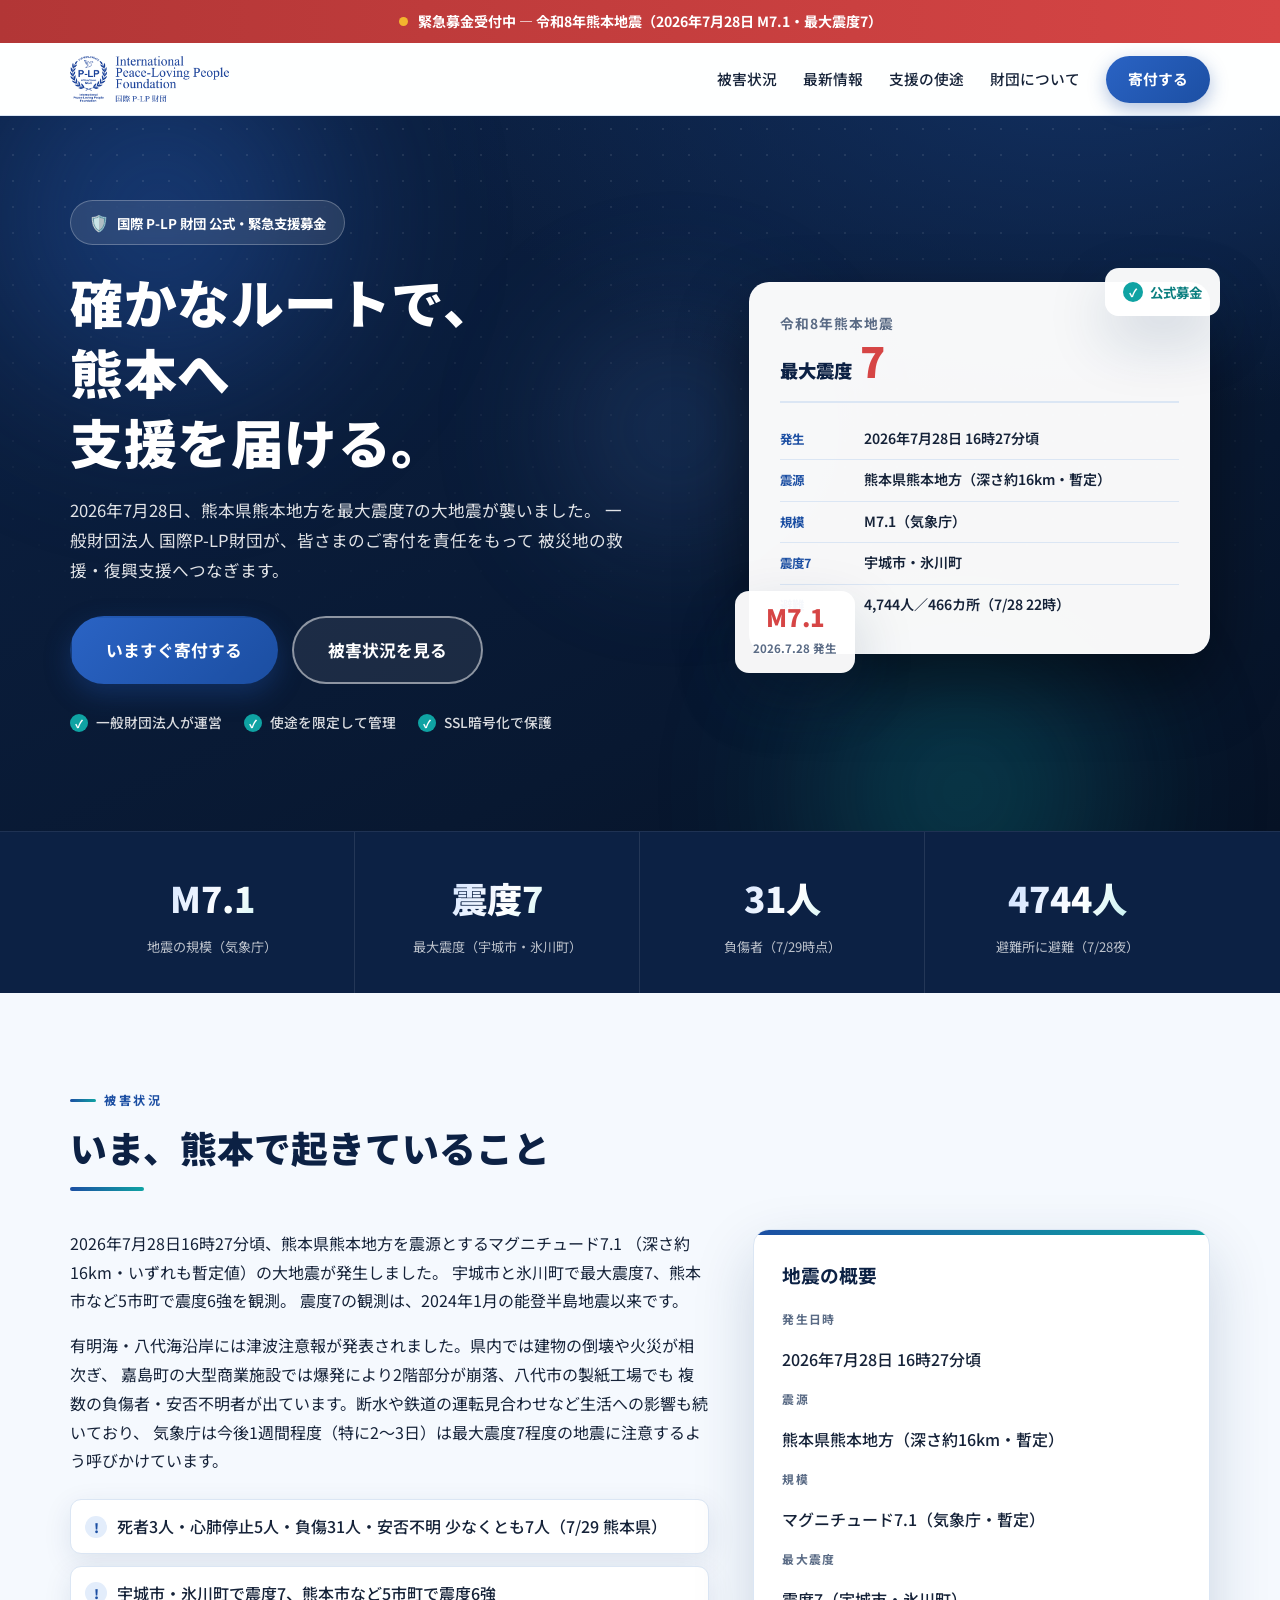
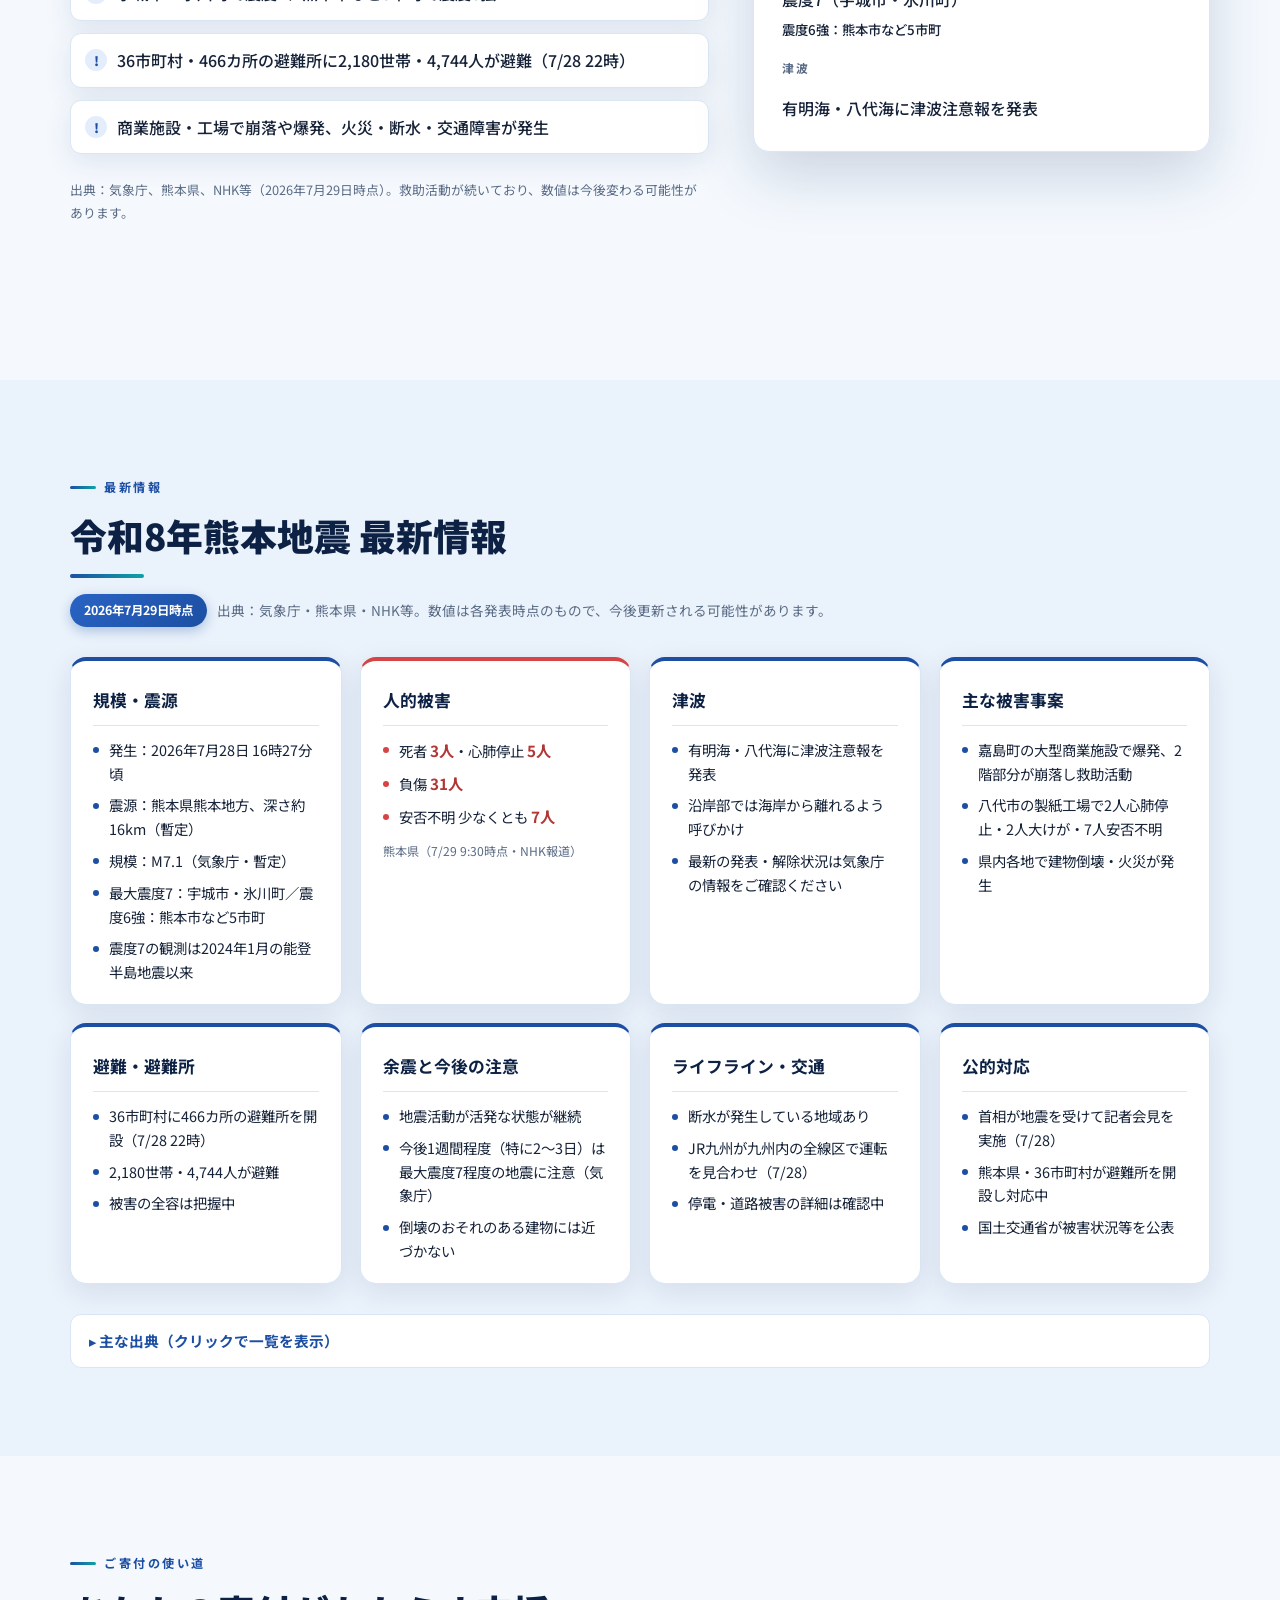
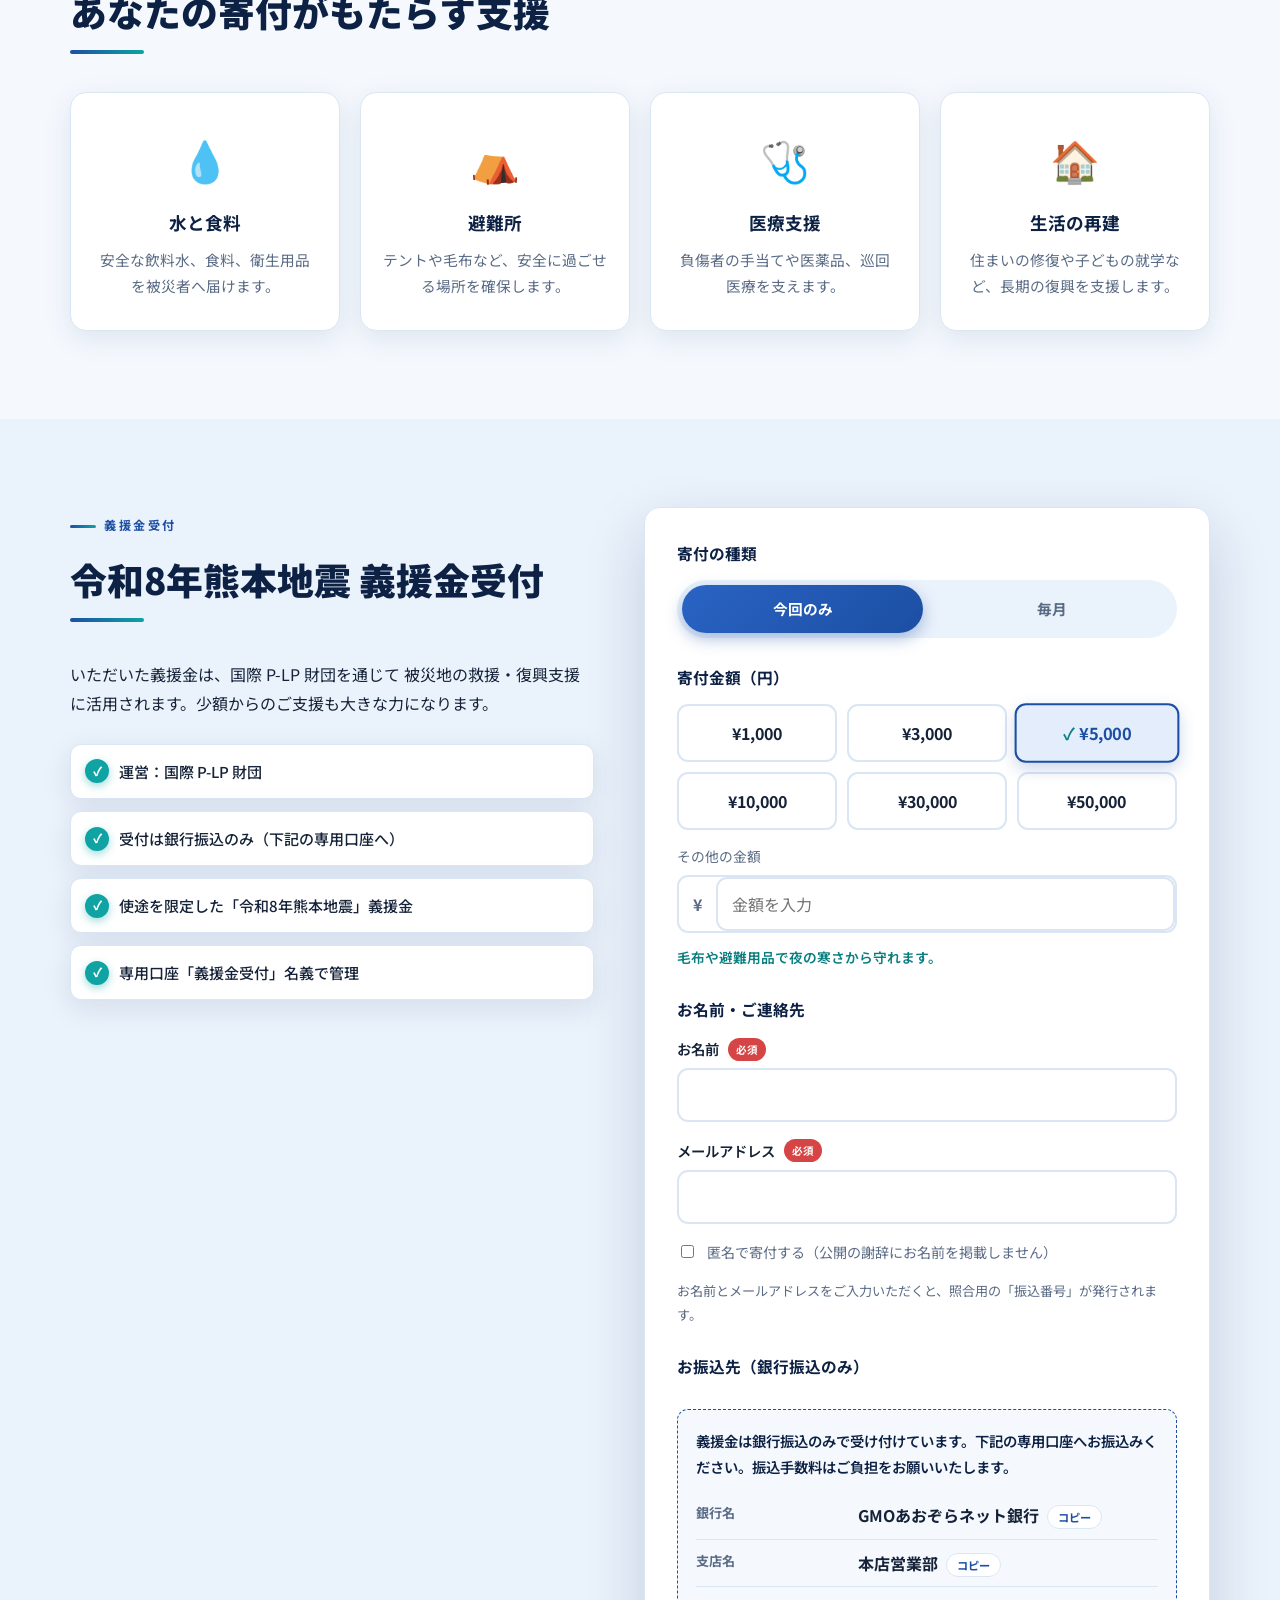
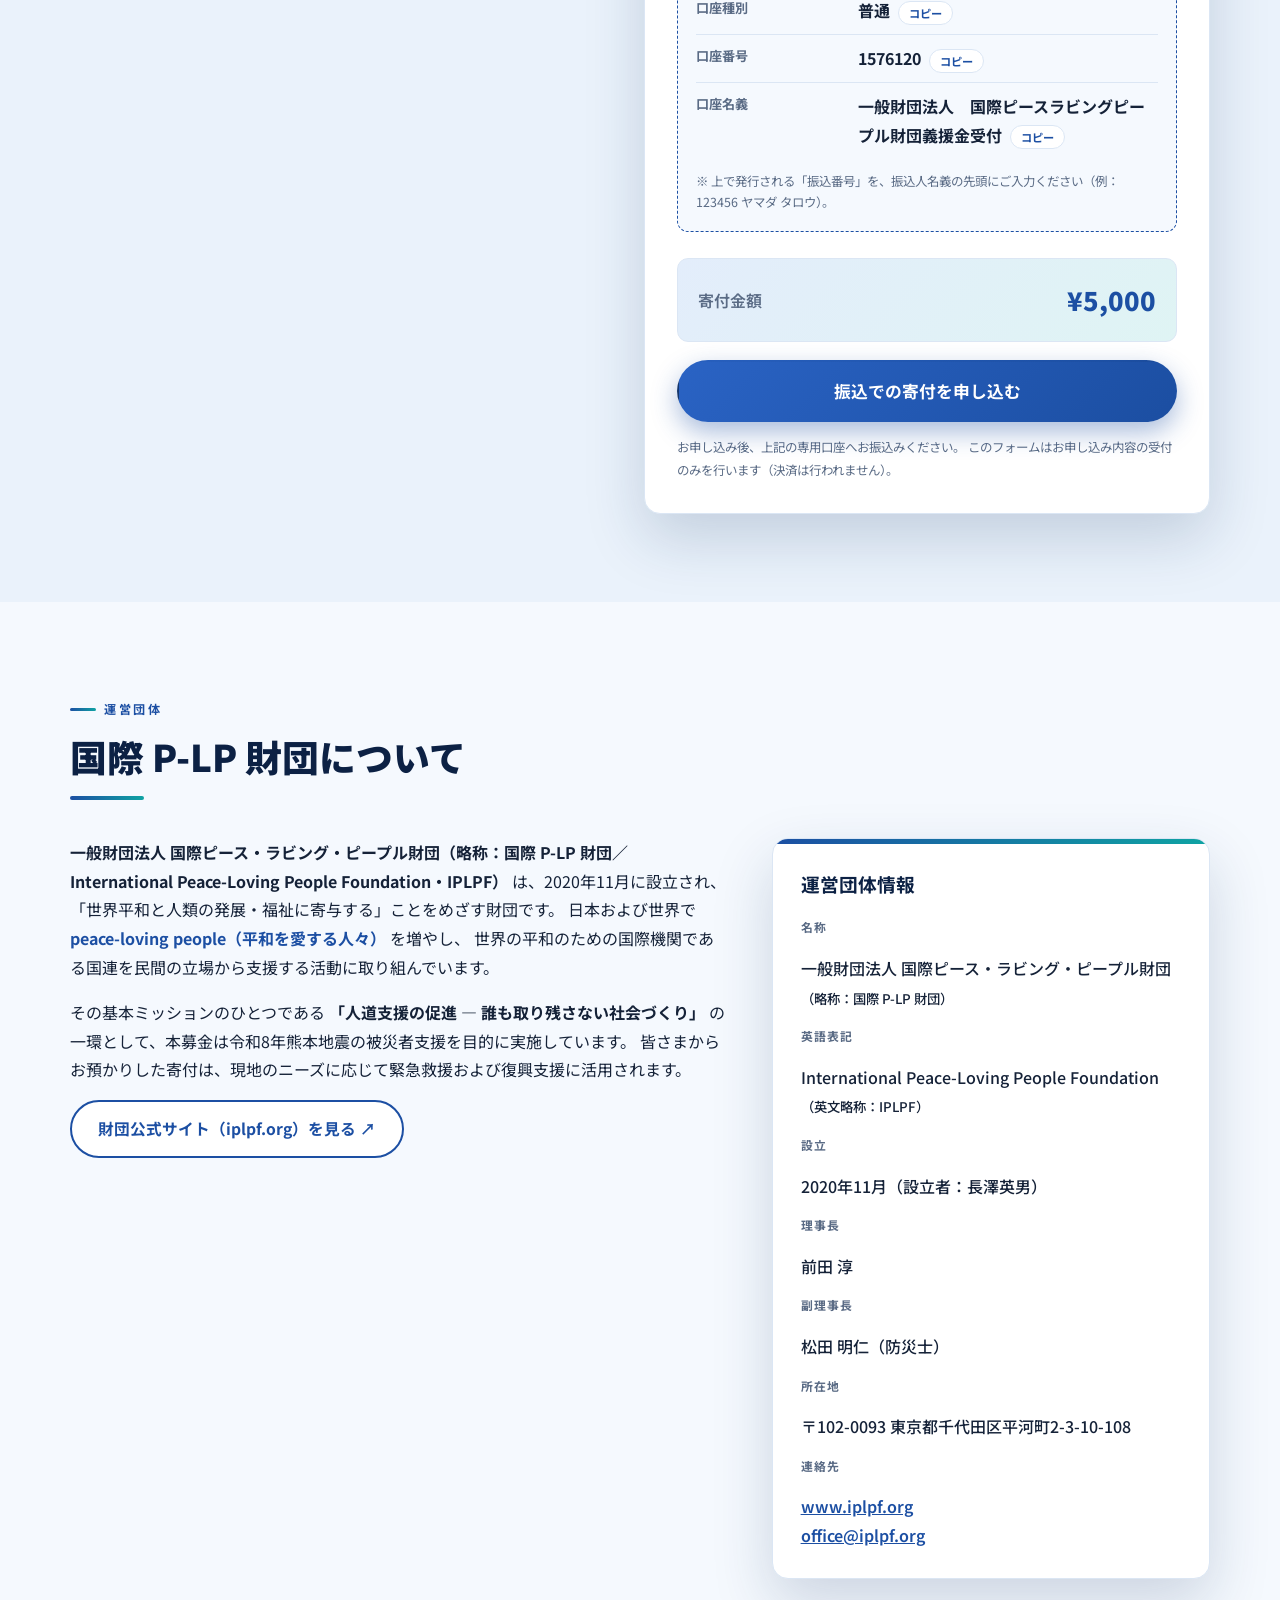
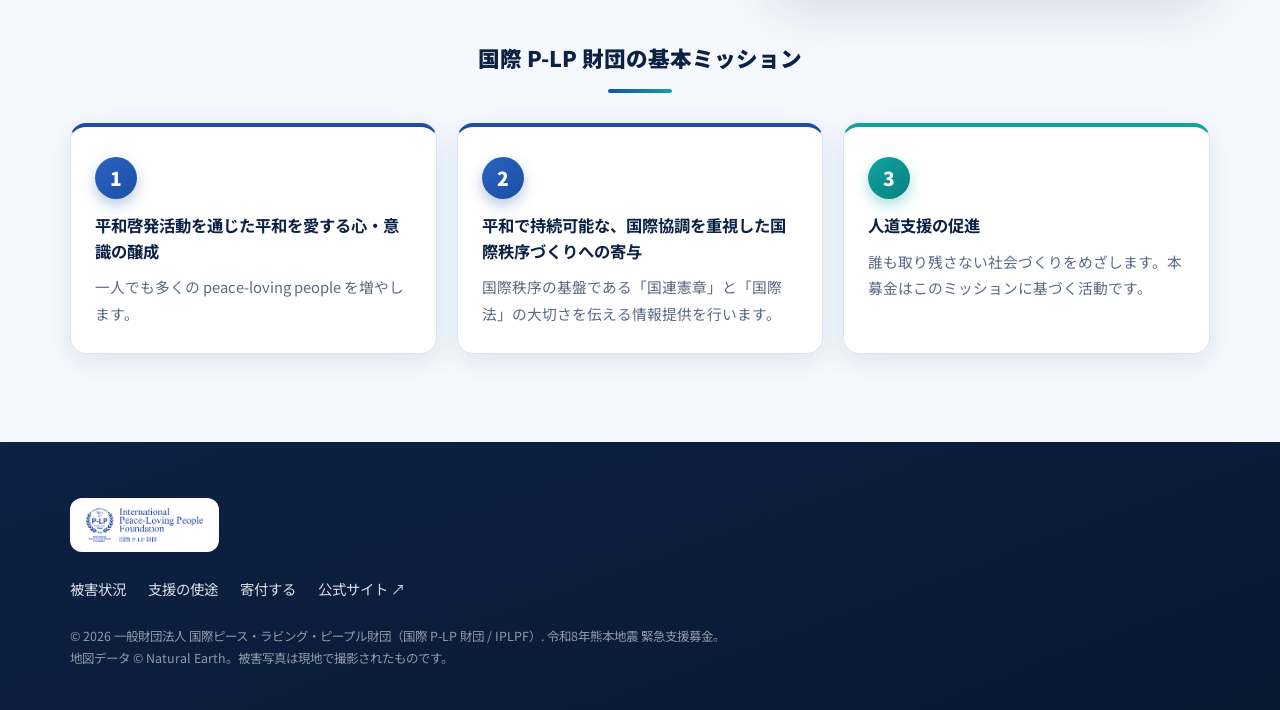
==== index.html @ b5fbee94 "運営団体情報に副理事長 松田明仁（防災士）を追加 理事長 前田淳の下に副理事長の項目を追加（財団紹介カード・README）。  https://claude.ai/code/session_01JUs" ====
<!DOCTYPE html>
<html lang="ja">
<head>
  <meta charset="UTF-8" />
  <meta name="viewport" content="width=device-width, initial-scale=1.0" />
  <title>令和8年熊本地震 緊急支援募金 | 国際 P-LP 財団</title>
  <meta name="description" content="2026年7月28日に熊本県熊本地方で発生したマグニチュード7.1・最大震度7の地震。被災された方々への緊急人道支援にご協力ください。国際 P-LP 財団が運営する公式募金サイトです。" />

  <!-- Open Graph -->
  <meta property="og:title" content="令和8年熊本地震 緊急支援募金" />
  <meta property="og:description" content="令和8年熊本地震の被災者支援にご協力ください。運営：国際 P-LP 財団" />
  <meta property="og:image" content="assets/images/logo.png" />
  <meta property="og:type" content="website" />
  <meta property="og:locale" content="ja_JP" />

  <link rel="preconnect" href="https://fonts.googleapis.com" />
  <link rel="preconnect" href="https://fonts.gstatic.com" crossorigin />
  <link href="https://fonts.googleapis.com/css2?family=Noto+Sans+JP:wght@400;500;700;900&display=swap" rel="stylesheet" />
  <link rel="stylesheet" href="css/style.css" />
</head>
<body>
  <!-- 緊急速報バー -->
  <div class="alert-bar" role="alert">
    <span class="alert-dot" aria-hidden="true"></span>
    緊急募金受付中 ― 令和8年熊本地震（2026年7月28日 M7.1・最大震度7）
  </div>

  <!-- ヘッダー -->
  <header class="site-header">
    <div class="container header-inner">
      <a class="brand" href="#top">
        <img class="brand-logo" src="assets/images/logo.png" alt="国際 P-LP 財団 International Peace-Loving People Foundation" />
      </a>
      <nav class="site-nav" aria-label="メインナビゲーション">
        <a href="#situation">被害状況</a>
        <a href="#latest">最新情報</a>
        <a href="#use">支援の使途</a>
        <a href="#about">財団について</a>
        <a class="nav-cta" href="#donate">寄付する</a>
      </nav>
    </div>
  </header>

  <!-- ヒーロー -->
  <section class="hero" id="top">
    <div class="hero-bg" aria-hidden="true">
      <span class="aurora aurora-1"></span>
      <span class="aurora aurora-2"></span>
      <span class="aurora aurora-3"></span>
      <span class="hero-grid"></span>
    </div>
    <div class="container hero-inner">
      <div class="hero-content">
        <p class="hero-eyebrow"><span class="shield" aria-hidden="true">🛡️</span> 国際 P-LP 財団 公式・緊急支援募金</p>
        <h1><span class="line">確かなルートで、</span><br /><span class="line">熊本へ</span><br /><span class="line">支援を届ける。</span></h1>
        <p class="hero-lead">
          2026年7月28日、熊本県熊本地方を最大震度7の大地震が襲いました。
          一般財団法人 国際P-LP財団が、皆さまのご寄付を責任をもって
          被災地の救援・復興支援へつなぎます。
        </p>
        <div class="hero-actions">
          <a class="btn btn-primary btn-lg" href="#donate">いますぐ寄付する</a>
          <a class="btn btn-ghost btn-lg" href="#situation">被害状況を見る</a>
        </div>
        <ul class="hero-trust" role="list">
          <li>一般財団法人が運営</li>
          <li>使途を限定して管理</li>
          <li>SSL暗号化で保護</li>
        </ul>
      </div>
      <div class="hero-figure">
        <div class="hero-photo hero-panel">
          <p class="hero-panel-title">令和8年熊本地震</p>
          <p class="hero-panel-big">最大震度 <span>7</span></p>
          <dl class="hero-panel-list">
            <div><dt>発生</dt><dd>2026年7月28日 16時27分頃</dd></div>
            <div><dt>震源</dt><dd>熊本県熊本地方（深さ約16km・暫定）</dd></div>
            <div><dt>規模</dt><dd>M7.1（気象庁）</dd></div>
            <div><dt>震度7</dt><dd>宇城市・氷川町</dd></div>
            <div><dt>避難</dt><dd>4,744人／466カ所（7/28 22時）</dd></div>
          </dl>
        </div>
        <div class="hero-chip hero-chip-quake">
          <span class="hero-chip-num">M7.1</span>
          <small>2026.7.28 発生</small>
        </div>
        <div class="hero-chip hero-chip-verified">
          <span class="check" aria-hidden="true">✓</span> 公式募金
        </div>
      </div>
    </div>
  </section>

  <!-- 統計 -->
  <section class="stats">
    <div class="container stats-grid">
      <div class="stat">
        <span class="stat-num">M7.1</span>
        <span class="stat-label">地震の規模（気象庁）</span>
      </div>
      <div class="stat">
        <span class="stat-num">震度7</span>
        <span class="stat-label">最大震度（宇城市・氷川町）</span>
      </div>
      <div class="stat">
        <span class="stat-num">31人</span>
        <span class="stat-label">負傷者（7/29時点）</span>
      </div>
      <div class="stat">
        <span class="stat-num">4744人</span>
        <span class="stat-label">避難所に避難（7/28夜）</span>
      </div>
    </div>
  </section>

  <!-- 被害状況 -->
  <section class="section" id="situation">
    <div class="container">
      <p class="section-eyebrow">被害状況</p>
      <h2 class="section-title">いま、熊本で起きていること</h2>
      <div class="situation-layout">
        <div class="situation-text">
          <p>
            2026年7月28日16時27分頃、熊本県熊本地方を震源とするマグニチュード7.1
            （深さ約16km・いずれも暫定値）の大地震が発生しました。
            宇城市と氷川町で最大震度7、熊本市など5市町で震度6強を観測。
            震度7の観測は、2024年1月の能登半島地震以来です。
          </p>
          <p>
            有明海・八代海沿岸には津波注意報が発表されました。県内では建物の倒壊や火災が相次ぎ、
            嘉島町の大型商業施設では爆発により2階部分が崩落、八代市の製紙工場でも
            複数の負傷者・安否不明者が出ています。断水や鉄道の運転見合わせなど生活への影響も続いており、
            気象庁は今後1週間程度（特に2〜3日）は最大震度7程度の地震に注意するよう呼びかけています。
          </p>
          <ul class="fact-list">
            <li>死者3人・心肺停止5人・負傷31人・安否不明 少なくとも7人（7/29 熊本県）</li>
            <li>宇城市・氷川町で震度7、熊本市など5市町で震度6強</li>
            <li>36市町村・466カ所の避難所に2,180世帯・4,744人が避難（7/28 22時）</li>
            <li>商業施設・工場で崩落や爆発、火災・断水・交通障害が発生</li>
          </ul>
          <p class="source-note">
            出典：気象庁、熊本県、NHK等（2026年7月29日時点）。救助活動が続いており、数値は今後変わる可能性があります。
          </p>
        </div>
        <aside class="about-card">
          <h3>地震の概要</h3>
          <dl>
            <dt>発生日時</dt>
            <dd>2026年7月28日 16時27分頃</dd>
            <dt>震源</dt>
            <dd>熊本県熊本地方（深さ約16km・暫定）</dd>
            <dt>規模</dt>
            <dd>マグニチュード7.1（気象庁・暫定）</dd>
            <dt>最大震度</dt>
            <dd>震度7（宇城市・氷川町）<br /><small>震度6強：熊本市など5市町</small></dd>
            <dt>津波</dt>
            <dd>有明海・八代海に津波注意報を発表</dd>
          </dl>
        </aside>
      </div>
    </div>
  </section>

  <!-- 最新情報 -->
  <section class="section section-alt" id="latest">
    <div class="container">
      <p class="section-eyebrow">最新情報</p>
      <h2 class="section-title">令和8年熊本地震 最新情報</h2>
      <p class="update-meta">
        <span class="update-badge">2026年7月29日時点</span>
        出典：気象庁・熊本県・NHK等。数値は各発表時点のもので、今後更新される可能性があります。
      </p>

      <div class="update-grid">
        <article class="update-card">
          <h3>規模・震源</h3>
          <ul>
            <li>発生：2026年7月28日 16時27分頃</li>
            <li>震源：熊本県熊本地方、深さ約16km（暫定）</li>
            <li>規模：M7.1（気象庁・暫定）</li>
            <li>最大震度7：宇城市・氷川町／震度6強：熊本市など5市町</li>
            <li>震度7の観測は2024年1月の能登半島地震以来</li>
          </ul>
        </article>

        <article class="update-card update-card-alert">
          <h3>人的被害</h3>
          <ul>
            <li>死者 <strong>3人</strong>・心肺停止 <strong>5人</strong></li>
            <li>負傷 <strong>31人</strong></li>
            <li>安否不明 少なくとも <strong>7人</strong></li>
          </ul>
          <p class="update-src">熊本県（7/29 9:30時点・NHK報道）</p>
        </article>

        <article class="update-card">
          <h3>津波</h3>
          <ul>
            <li>有明海・八代海に津波注意報を発表</li>
            <li>沿岸部では海岸から離れるよう呼びかけ</li>
            <li>最新の発表・解除状況は気象庁の情報をご確認ください</li>
          </ul>
        </article>

        <article class="update-card">
          <h3>主な被害事案</h3>
          <ul>
            <li>嘉島町の大型商業施設で爆発、2階部分が崩落し救助活動</li>
            <li>八代市の製紙工場で2人心肺停止・2人大けが・7人安否不明</li>
            <li>県内各地で建物倒壊・火災が発生</li>
          </ul>
        </article>

        <article class="update-card">
          <h3>避難・避難所</h3>
          <ul>
            <li>36市町村に466カ所の避難所を開設（7/28 22時）</li>
            <li>2,180世帯・4,744人が避難</li>
            <li>被害の全容は把握中</li>
          </ul>
        </article>

        <article class="update-card">
          <h3>余震と今後の注意</h3>
          <ul>
            <li>地震活動が活発な状態が継続</li>
            <li>今後1週間程度（特に2〜3日）は最大震度7程度の地震に注意（気象庁）</li>
            <li>倒壊のおそれのある建物には近づかない</li>
          </ul>
        </article>

        <article class="update-card">
          <h3>ライフライン・交通</h3>
          <ul>
            <li>断水が発生している地域あり</li>
            <li>JR九州が九州内の全線区で運転を見合わせ（7/28）</li>
            <li>停電・道路被害の詳細は確認中</li>
          </ul>
        </article>

        <article class="update-card">
          <h3>公的対応</h3>
          <ul>
            <li>首相が地震を受けて記者会見を実施（7/28）</li>
            <li>熊本県・36市町村が避難所を開設し対応中</li>
            <li>国土交通省が被害状況等を公表</li>
          </ul>
        </article>
      </div>

      <details class="sources">
        <summary>主な出典（クリックで一覧を表示）</summary>
        <ul>
          <li><a href="https://www.jma.go.jp/jma/menu/20260728_kumamoto_jishin.html" target="_blank" rel="noopener noreferrer">気象庁：令和8年熊本地震の地震活動の関連情報</a></li>
          <li><a href="https://www.jma.go.jp/jma/press/2607/28b/202607281915.html" target="_blank" rel="noopener noreferrer">気象庁：7月28日16時27分頃の熊本県熊本地方の地震について（第2報）</a></li>
          <li><a href="https://www.kantei.go.jp/jp/105/statement/2026/0728kaiken.html" target="_blank" rel="noopener noreferrer">首相官邸：熊本県熊本地方を震源とする地震についての会見</a></li>
          <li><a href="https://www.mlit.go.jp/saigai/saigai_260728.html" target="_blank" rel="noopener noreferrer">国土交通省：令和8年熊本地震による被害状況等について</a></li>
          <li><a href="https://news.web.nhk/newsweb/na/na-k10015189221000" target="_blank" rel="noopener noreferrer">NHK：【熊本県まとめ】3人死亡 5人心肺停止 少なくとも7人安否不明</a></li>
          <li><a href="https://news.web.nhk/newsweb/na/na-k10015188691000" target="_blank" rel="noopener noreferrer">NHK：日本製紙の八代工場 2人心肺停止 2人大けが 7人安否不明</a></li>
          <li><a href="https://news.web.nhk/newsweb/na/na-k10015189251000" target="_blank" rel="noopener noreferrer">NHK：震度7 その後も地震活動活発 同程度の地震に1週間ほど注意</a></li>
          <li><a href="https://ja.wikipedia.org/wiki/%E7%86%8A%E6%9C%AC%E5%9C%B0%E9%9C%87_(2026%E5%B9%B4)" target="_blank" rel="noopener noreferrer">Wikipedia：熊本地震（2026年）</a></li>
        </ul>
      </details>
    </div>
  </section>

  <!-- 支援の使途 -->
  <section class="section" id="use">
    <div class="container">
      <p class="section-eyebrow">ご寄付の使い道</p>
      <h2 class="section-title">あなたの寄付がもたらす支援</h2>
      <div class="use-grid">
        <div class="use-card">
          <div class="use-icon" aria-hidden="true">💧</div>
          <h3>水と食料</h3>
          <p>安全な飲料水、食料、衛生用品を被災者へ届けます。</p>
        </div>
        <div class="use-card">
          <div class="use-icon" aria-hidden="true">⛺</div>
          <h3>避難所</h3>
          <p>テントや毛布など、安全に過ごせる場所を確保します。</p>
        </div>
        <div class="use-card">
          <div class="use-icon" aria-hidden="true">🩺</div>
          <h3>医療支援</h3>
          <p>負傷者の手当てや医薬品、巡回医療を支えます。</p>
        </div>
        <div class="use-card">
          <div class="use-icon" aria-hidden="true">🏠</div>
          <h3>生活の再建</h3>
          <p>住まいの修復や子どもの就学など、長期の復興を支援します。</p>
        </div>
      </div>
    </div>
  </section>

  <!-- 寄付フォーム -->
  <section class="section donate" id="donate">
    <div class="container donate-layout">
      <div class="donate-intro">
        <p class="section-eyebrow">義援金受付</p>
        <h2 class="section-title">令和8年熊本地震 義援金受付</h2>
        <p>
          いただいた義援金は、国際 P-LP 財団を通じて
          被災地の救援・復興支援に活用されます。少額からのご支援も大きな力になります。
        </p>
        <ul class="trust-list">
          <li>運営：国際 P-LP 財団</li>
          <li>受付は銀行振込のみ（下記の専用口座へ）</li>
          <li>使途を限定した「令和8年熊本地震」義援金</li>
          <li>専用口座「義援金受付」名義で管理</li>
        </ul>
      </div>

      <form class="donate-card" id="donation-form" novalidate>
        <fieldset>
          <legend>寄付の種類</legend>
          <div class="toggle-group" role="group" aria-label="寄付の種類">
            <input type="radio" name="frequency" id="freq-once" value="once" checked />
            <label for="freq-once">今回のみ</label>
            <input type="radio" name="frequency" id="freq-monthly" value="monthly" />
            <label for="freq-monthly">毎月</label>
          </div>
        </fieldset>

        <fieldset>
          <legend>寄付金額（円）</legend>
          <div class="amount-grid" role="group" aria-label="寄付金額">
            <button type="button" class="amount-btn" data-amount="1000">¥1,000</button>
            <button type="button" class="amount-btn" data-amount="3000">¥3,000</button>
            <button type="button" class="amount-btn is-active" data-amount="5000">¥5,000</button>
            <button type="button" class="amount-btn" data-amount="10000">¥10,000</button>
            <button type="button" class="amount-btn" data-amount="30000">¥30,000</button>
            <button type="button" class="amount-btn" data-amount="50000">¥50,000</button>
          </div>
          <div class="custom-amount">
            <label for="custom-amount">その他の金額</label>
            <div class="input-prefix">
              <span>¥</span>
              <input type="number" id="custom-amount" name="custom-amount" min="100" step="100" inputmode="numeric" placeholder="金額を入力" />
            </div>
          </div>
          <p class="amount-hint" id="amount-impact"></p>
        </fieldset>

        <fieldset>
          <legend>お名前・ご連絡先</legend>
          <div class="field">
            <label for="name">お名前 <span class="req">必須</span></label>
            <input type="text" id="name" name="name" autocomplete="name" required />
          </div>
          <div class="field">
            <label for="email">メールアドレス <span class="req">必須</span></label>
            <input type="email" id="email" name="email" autocomplete="email" required />
          </div>
          <label class="checkbox">
            <input type="checkbox" id="anonymous" name="anonymous" />
            <span>匿名で寄付する（公開の謝辞にお名前を掲載しません）</span>
          </label>

          <div class="transfer-code" id="transfer-code" hidden>
            <p class="transfer-code-label">あなたの振込番号</p>
            <p class="transfer-code-num"><span id="transfer-code-num">------</span><button type="button" class="copy-btn" id="transfer-code-copy">コピー</button></p>
            <p class="transfer-code-note">
              お振込みの際、<strong>振込人名義の先頭にこの番号</strong>をご入力ください。<br />
              例：<strong><span id="transfer-code-example">123456</span> ヤマダ タロウ</strong>
            </p>
          </div>
          <p class="transfer-code-hint" id="transfer-code-hint">
            お名前とメールアドレスをご入力いただくと、照合用の「振込番号」が発行されます。
          </p>
        </fieldset>

        <fieldset>
          <legend>お振込先（銀行振込のみ）</legend>
          <div class="method-panel" data-method="bank">
            <p class="panel-lead">義援金は銀行振込のみで受け付けています。下記の専用口座へお振込みください。振込手数料はご負担をお願いいたします。</p>
            <dl class="kv-table">
              <div><dt>銀行名</dt><dd>GMOあおぞらネット銀行</dd></div>
              <div><dt>支店名</dt><dd>本店営業部</dd></div>
              <div><dt>口座種別</dt><dd>普通</dd></div>
              <div><dt>口座番号</dt><dd>1576120</dd></div>
              <div><dt>口座名義</dt><dd>一般財団法人　国際ピースラビングピープル財団義援金受付</dd></div>
            </dl>
            <p class="panel-note">※ 上で発行される「振込番号」を、振込人名義の先頭にご入力ください（例：123456 ヤマダ タロウ）。</p>
          </div>
        </fieldset>

        <div class="donate-summary">
          <span>寄付金額</span>
          <strong id="summary-amount">¥5,000</strong>
        </div>

        <button type="submit" class="btn btn-primary btn-block btn-lg" id="submit-btn">振込での寄付を申し込む</button>
        <p class="form-note" id="form-note">
          お申し込み後、上記の専用口座へお振込みください。
          このフォームはお申し込み内容の受付のみを行います（決済は行われません）。
        </p>
      </form>
    </div>
  </section>

  <!-- 財団について -->
  <section class="section" id="about">
    <div class="container">
      <p class="section-eyebrow">運営団体</p>
      <h2 class="section-title">国際 P-LP 財団について</h2>
      <div class="about-layout">
        <div class="about-text">
          <p>
            <strong>一般財団法人 国際ピース・ラビング・ピープル財団（略称：国際 P-LP 財団／International Peace-Loving People Foundation・IPLPF）</strong>
            は、2020年11月に設立され、「世界平和と人類の発展・福祉に寄与する」ことをめざす財団です。
            日本および世界で <em>peace-loving people（平和を愛する人々）</em> を増やし、
            世界の平和のための国際機関である国連を民間の立場から支援する活動に取り組んでいます。
          </p>
          <p>
            その基本ミッションのひとつである <strong>「人道支援の促進 ― 誰も取り残さない社会づくり」</strong>
            の一環として、本募金は令和8年熊本地震の被災者支援を目的に実施しています。
            皆さまからお預かりした寄付は、現地のニーズに応じて緊急救援および復興支援に活用されます。
          </p>
          <a class="btn btn-outline" href="https://iplpf.org/" target="_blank" rel="noopener noreferrer">
            財団公式サイト（iplpf.org）を見る ↗
          </a>
        </div>
        <aside class="about-card">
          <h3>運営団体情報</h3>
          <dl>
            <dt>名称</dt>
            <dd>一般財団法人 国際ピース・ラビング・ピープル財団<br /><small>（略称：国際 P-LP 財団）</small></dd>
            <dt>英語表記</dt>
            <dd>International Peace-Loving People Foundation<br /><small>（英文略称：IPLPF）</small></dd>
            <dt>設立</dt>
            <dd>2020年11月（設立者：長澤英男）</dd>
            <dt>理事長</dt>
            <dd>前田 淳</dd>
            <dt>副理事長</dt>
            <dd>松田 明仁（防災士）</dd>
            <dt>所在地</dt>
            <dd>〒102-0093 東京都千代田区平河町2-3-10-108</dd>
            <dt>連絡先</dt>
            <dd>
              <a href="https://www.iplpf.org/" target="_blank" rel="noopener noreferrer">www.iplpf.org</a><br />
              <a href="mailto:office@iplpf.org">office@iplpf.org</a>
            </dd>
          </dl>
        </aside>
      </div>

      <div class="mission">
        <h3 class="mission-title">国際 P-LP 財団の基本ミッション</h3>
        <div class="mission-grid">
          <div class="mission-card">
            <span class="mission-num">1</span>
            <h4>平和啓発活動を通じた平和を愛する心・意識の醸成</h4>
            <p>一人でも多くの peace-loving people を増やします。</p>
          </div>
          <div class="mission-card">
            <span class="mission-num">2</span>
            <h4>平和で持続可能な、国際協調を重視した国際秩序づくりへの寄与</h4>
            <p>国際秩序の基盤である「国連憲章」と「国際法」の大切さを伝える情報提供を行います。</p>
          </div>
          <div class="mission-card mission-card-accent">
            <span class="mission-num">3</span>
            <h4>人道支援の促進</h4>
            <p>誰も取り残さない社会づくりをめざします。本募金はこのミッションに基づく活動です。</p>
          </div>
        </div>
      </div>
    </div>
  </section>

  <!-- フッター -->
  <footer class="site-footer">
    <div class="container footer-inner">
      <div class="footer-brand">
        <img class="footer-logo" src="assets/images/logo.png" alt="国際 P-LP 財団 International Peace-Loving People Foundation" />
      </div>
      <nav class="footer-nav" aria-label="フッターナビゲーション">
        <a href="#situation">被害状況</a>
        <a href="#use">支援の使途</a>
        <a href="#donate">寄付する</a>
        <a href="https://iplpf.org/" target="_blank" rel="noopener noreferrer">公式サイト ↗</a>
      </nav>
      <p class="footer-note">
        © 2026 一般財団法人 国際ピース・ラビング・ピープル財団（国際 P-LP 財団 / IPLPF）. 令和8年熊本地震 緊急支援募金。<br />
        地図データ © Natural Earth。被害写真は現地で撮影されたものです。
      </p>
    </div>
  </footer>

  <!-- モバイル用フローティング寄付ボタン -->
  <div class="float-cta" id="float-cta">
    <a class="btn btn-primary btn-lg" href="#donate">🛡️ 安心して寄付する</a>
  </div>

  <!-- 完了モーダル -->
  <div class="modal" id="thanks-modal" hidden>
    <div class="modal-backdrop" data-close></div>
    <div class="modal-card" role="dialog" aria-modal="true" aria-labelledby="thanks-title">
      <button class="modal-close" data-close aria-label="閉じる">×</button>
      <div class="modal-icon" aria-hidden="true">🤝</div>
      <h3 id="thanks-title">ご支援ありがとうございます</h3>
      <p id="thanks-body">
        あなたの温かいご寄付は、令和8年熊本地震の被災者支援に役立てられます。
      </p>
      <button class="btn btn-primary" data-close>閉じる</button>
    </div>
  </div>

  <script src="js/main.js"></script>
  <script src="js/ui.js"></script>
</body>
</html>
---- css/style.css ----
/* =====================================================
   令和8年熊本地震 緊急支援募金 — Trust Blue Design System
   安心・安全・信頼 × アグレッシブモーション
   ===================================================== */

:root {
  /* 信頼のブルー（財団ロゴのロイヤルブルー系） */
  --navy-950: #081831;
  --navy-900: #0c2144;
  --navy-800: #123061;
  --brand: #1c4fa3;
  --brand-600: #2a63c4;
  --brand-400: #5b8ee0;
  --brand-soft: #e3edfb;

  /* 安全・確認のティール */
  --teal: #0fa3a3;
  --teal-dark: #0b7f80;
  --teal-soft: #dff4f4;

  /* 注意・緊急 */
  --danger: #d64545;
  --danger-dark: #b23636;
  --gold: #f2b52e;

  /* ニュートラル */
  --bg: #f5f9fe;
  --bg-alt: #eaf2fb;
  --card: #ffffff;
  --ink: #152238;
  --muted: #5a6b85;
  --line: #dbe6f4;

  --radius: 16px;
  --radius-sm: 11px;
  --shadow: 0 8px 28px rgba(18, 48, 97, 0.10);
  --shadow-lg: 0 24px 60px rgba(18, 48, 97, 0.18);
  --container: 1140px;
  --font: "Noto Sans JP", system-ui, -apple-system, "Hiragino Kaku Gothic ProN", Meiryo, sans-serif;

  --ease-spring: cubic-bezier(0.16, 1, 0.3, 1);
}

* { box-sizing: border-box; }
html { scroll-behavior: smooth; scroll-padding-top: 88px; }

body {
  margin: 0;
  font-family: var(--font);
  color: var(--ink);
  background: var(--bg);
  line-height: 1.8;
  -webkit-font-smoothing: antialiased;
  overflow-x: hidden;
}

img { max-width: 100%; display: block; }
a { color: inherit; }

::selection { background: var(--brand-soft); color: var(--brand); }

:focus-visible {
  outline: 3px solid var(--teal);
  outline-offset: 2px;
  border-radius: 4px;
}

.container {
  width: min(100% - 40px, var(--container));
  margin-inline: auto;
}

/* ===== スクロール進捗バー ===== */
.progress-bar {
  position: fixed;
  top: 0; left: 0;
  height: 4px;
  width: 0;
  background: linear-gradient(90deg, var(--brand), var(--teal));
  z-index: 200;
  border-radius: 0 3px 3px 0;
  box-shadow: 0 0 12px rgba(15, 163, 163, 0.55);
}

/* ===== ボタン ===== */
.btn {
  position: relative;
  display: inline-flex;
  align-items: center;
  justify-content: center;
  gap: 8px;
  padding: 13px 26px;
  border-radius: 999px;
  border: 2px solid transparent;
  font-weight: 700;
  font-size: 0.98rem;
  text-decoration: none;
  cursor: pointer;
  font-family: inherit;
  overflow: hidden;
  transition: transform 0.18s var(--ease-spring), box-shadow 0.25s ease, background 0.2s ease;
}
.btn:hover { transform: translateY(-2px); }
.btn:active { transform: translateY(1px) scale(0.98); }
.btn-lg { padding: 17px 34px; font-size: 1.05rem; }
.btn-block { width: 100%; }

.btn-primary {
  background: linear-gradient(135deg, var(--brand-600), var(--brand) 60%, var(--navy-800));
  background-size: 160% 160%;
  color: #fff;
  box-shadow: 0 10px 26px rgba(28, 79, 163, 0.38);
}
.btn-primary:hover {
  background-position: 100% 100%;
  box-shadow: 0 16px 36px rgba(28, 79, 163, 0.48);
}
/* シャインスイープ */
.btn-primary::after {
  content: "";
  position: absolute;
  top: 0; left: -80%;
  width: 50%; height: 100%;
  background: linear-gradient(105deg, transparent, rgba(255, 255, 255, 0.35), transparent);
  transform: skewX(-20deg);
  transition: left 0.6s ease;
}
.btn-primary:hover::after { left: 130%; }

.btn-ghost {
  background: rgba(255, 255, 255, 0.08);
  color: #fff;
  border-color: rgba(255, 255, 255, 0.5);
  backdrop-filter: blur(6px);
}
.btn-ghost:hover { background: rgba(255, 255, 255, 0.18); border-color: #fff; }

.btn-outline {
  background: var(--card);
  color: var(--brand);
  border-color: var(--brand);
}
.btn-outline:hover { background: var(--brand); color: #fff; box-shadow: 0 10px 24px rgba(28, 79, 163, 0.3); }

/* クリックリップル */
.btn .ripple {
  position: absolute;
  border-radius: 50%;
  background: rgba(255, 255, 255, 0.45);
  transform: scale(0);
  animation: ripple 0.55s ease-out forwards;
  pointer-events: none;
}
@keyframes ripple { to { transform: scale(3.2); opacity: 0; } }

/* ===== 緊急速報バー ===== */
.alert-bar {
  background: linear-gradient(90deg, var(--danger-dark), var(--danger), var(--danger-dark));
  background-size: 200% 100%;
  animation: alertFlow 6s linear infinite;
  color: #fff;
  text-align: center;
  font-size: 0.88rem;
  font-weight: 700;
  padding: 9px 16px;
  display: flex;
  align-items: center;
  justify-content: center;
  gap: 10px;
}
@keyframes alertFlow { to { background-position: -200% 0; } }
.alert-dot {
  width: 9px; height: 9px;
  background: var(--gold);
  border-radius: 50%;
  box-shadow: 0 0 0 0 rgba(242, 181, 46, 0.8);
  animation: pulse 1.6s infinite;
}
@keyframes pulse {
  0% { box-shadow: 0 0 0 0 rgba(242, 181, 46, 0.8); }
  70% { box-shadow: 0 0 0 11px rgba(242, 181, 46, 0); }
  100% { box-shadow: 0 0 0 0 rgba(242, 181, 46, 0); }
}

/* ===== ヘッダー ===== */
.site-header {
  position: sticky;
  top: 0;
  z-index: 50;
  background: rgba(255, 255, 255, 0.9);
  backdrop-filter: blur(14px);
  border-bottom: 1px solid var(--line);
  transition: box-shadow 0.3s ease, background 0.3s ease;
}
.site-header.is-scrolled {
  background: rgba(255, 255, 255, 0.97);
  box-shadow: 0 8px 30px rgba(18, 48, 97, 0.12);
}
.header-inner {
  display: flex;
  align-items: center;
  justify-content: space-between;
  gap: 16px;
  min-height: 72px;
}
.brand { display: flex; align-items: center; text-decoration: none; }
.brand-logo { height: 46px; width: auto; transition: transform 0.25s var(--ease-spring); }
.brand:hover .brand-logo { transform: scale(1.04); }

.site-nav { display: flex; align-items: center; gap: 26px; }
.site-nav a {
  position: relative;
  text-decoration: none;
  font-weight: 500;
  font-size: 0.92rem;
  color: var(--ink);
  transition: color 0.2s ease;
}
.site-nav a:not(.nav-cta)::after {
  content: "";
  position: absolute;
  left: 0; right: 100%;
  bottom: -7px;
  height: 3px;
  background: linear-gradient(90deg, var(--brand), var(--teal));
  border-radius: 3px;
  transition: right 0.3s var(--ease-spring);
}
.site-nav a:not(.nav-cta):hover::after,
.site-nav a:not(.nav-cta).is-active::after { right: 0; }
.site-nav a:hover { color: var(--brand); }
.site-nav a:not(.nav-cta).is-active { color: var(--brand); font-weight: 700; }

.nav-cta {
  background: linear-gradient(135deg, var(--brand-600), var(--brand));
  color: #fff !important;
  padding: 10px 22px;
  border-radius: 999px;
  font-weight: 700 !important;
  box-shadow: 0 6px 18px rgba(28, 79, 163, 0.35);
  transition: transform 0.18s var(--ease-spring), box-shadow 0.25s ease;
}
.nav-cta:hover { transform: translateY(-2px); box-shadow: 0 10px 26px rgba(28, 79, 163, 0.45); }

/* ===== ヒーロー ===== */
.hero {
  position: relative;
  color: #fff;
  background:
    radial-gradient(1100px 600px at 85% -10%, var(--navy-800), transparent 62%),
    linear-gradient(155deg, var(--navy-900) 0%, var(--navy-950) 70%, #061225 100%);
  overflow: hidden;
}
.hero-bg { position: absolute; inset: 0; pointer-events: none; }

/* オーロラ（ゆらめく信頼のブルー） */
.aurora {
  position: absolute;
  border-radius: 50%;
  filter: blur(70px);
  opacity: 0.5;
  will-change: transform;
}
.aurora-1 {
  width: 560px; height: 560px;
  background: radial-gradient(circle, var(--brand-600), transparent 65%);
  top: -180px; left: -120px;
  animation: drift1 14s ease-in-out infinite alternate;
}
.aurora-2 {
  width: 480px; height: 480px;
  background: radial-gradient(circle, var(--teal), transparent 65%);
  bottom: -200px; right: 6%;
  opacity: 0.35;
  animation: drift2 18s ease-in-out infinite alternate;
}
.aurora-3 {
  width: 340px; height: 340px;
  background: radial-gradient(circle, var(--brand-400), transparent 65%);
  top: 20%; right: 34%;
  opacity: 0.28;
  animation: drift3 11s ease-in-out infinite alternate;
}
@keyframes drift1 { to { transform: translate(70px, 50px) scale(1.12); } }
@keyframes drift2 { to { transform: translate(-60px, -46px) scale(1.08); } }
@keyframes drift3 { to { transform: translate(40px, 60px) scale(0.92); } }

/* 細かなドットグリッド＝構造・秩序の暗喩 */
.hero-grid {
  position: absolute; inset: 0;
  background-image: radial-gradient(rgba(255, 255, 255, 0.14) 1px, transparent 1.5px);
  background-size: 26px 26px;
  mask-image: linear-gradient(to bottom, rgba(0,0,0,0.7), transparent 75%);
  -webkit-mask-image: linear-gradient(to bottom, rgba(0,0,0,0.7), transparent 75%);
}

.hero-inner {
  position: relative;
  display: grid;
  grid-template-columns: 1.15fr 0.85fr;
  gap: 56px;
  align-items: center;
  padding: 84px 0 96px;
}

/* 初回ロードの段組みモーション */
.hero-eyebrow,
.hero h1 .line,
.hero-lead,
.hero-actions,
.hero-trust {
  opacity: 0;
  transform: translateY(28px);
  animation: riseIn 0.85s var(--ease-spring) forwards;
}
.hero-eyebrow { animation-delay: 0.05s; }
.hero h1 .line { display: inline-block; }
.hero h1 .line:nth-child(1) { animation-delay: 0.16s; }
.hero h1 .line:nth-child(3) { animation-delay: 0.28s; }
.hero h1 .line:nth-child(5) { animation-delay: 0.40s; }
.hero-lead { animation-delay: 0.52s; }
.hero-actions { animation-delay: 0.64s; }
.hero-trust { animation-delay: 0.78s; }
@keyframes riseIn { to { opacity: 1; transform: none; } }

.hero-eyebrow {
  display: inline-flex;
  align-items: center;
  gap: 8px;
  background: rgba(255, 255, 255, 0.1);
  border: 1px solid rgba(255, 255, 255, 0.25);
  backdrop-filter: blur(6px);
  color: #fff;
  font-weight: 700;
  font-size: 0.84rem;
  padding: 7px 18px;
  border-radius: 999px;
  margin: 0 0 22px;
}
.hero-eyebrow .shield { font-size: 1rem; }

.hero h1 {
  font-size: clamp(1.9rem, 4.6vw, 3.3rem);
  font-weight: 900;
  line-height: 1.32;
  letter-spacing: 0.01em;
  margin: 0 0 20px;
}
.hero-lead {
  max-width: 560px;
  font-size: 1.04rem;
  color: rgba(255, 255, 255, 0.88);
  margin: 0 0 30px;
}
.hero-actions { display: flex; flex-wrap: wrap; gap: 14px; margin-bottom: 4px; }

.hero-trust {
  list-style: none;
  display: flex;
  flex-wrap: wrap;
  gap: 10px 22px;
  padding: 0;
  margin: 26px 0 0;
}
.hero-trust li {
  position: relative;
  padding-left: 26px;
  font-size: 0.86rem;
  font-weight: 500;
  color: rgba(255, 255, 255, 0.85);
}
.hero-trust li::before {
  content: "✓";
  position: absolute;
  left: 0; top: 50%;
  transform: translateY(-50%);
  width: 18px; height: 18px;
  display: grid;
  place-items: center;
  background: var(--teal);
  color: #fff;
  font-size: 0.68rem;
  font-weight: 900;
  border-radius: 50%;
}

/* ヒーロー写真 */
.hero-figure { position: relative; will-change: transform; }
.hero-photo {
  border-radius: 20px;
  overflow: hidden;
  border: 1px solid rgba(255, 255, 255, 0.22);
  box-shadow: 0 30px 70px rgba(0, 0, 0, 0.45);
  transform-style: preserve-3d;
  transition: transform 0.15s ease-out;
  opacity: 0;
  animation: photoIn 1s var(--ease-spring) 0.35s forwards;
}
@keyframes photoIn { from { opacity: 0; transform: translateY(40px) scale(0.96); } to { opacity: 1; transform: none; } }
.hero-photo img { width: 100%; height: 420px; object-fit: cover; }

/* ヒーロー：災害データカード */
.hero-panel {
  background: rgba(255, 255, 255, 0.97);
  color: var(--ink);
  padding: 28px 30px;
}
.hero-panel-title {
  margin: 0 0 4px;
  font-size: 0.86rem;
  font-weight: 700;
  letter-spacing: 1px;
  color: var(--muted);
}
.hero-panel-big {
  margin: 0 0 16px;
  font-size: 1.15rem;
  font-weight: 900;
  color: var(--navy-900);
  padding-bottom: 14px;
  border-bottom: 2px solid var(--line);
}
.hero-panel-big span {
  font-size: 2.6rem;
  color: var(--danger);
  line-height: 1;
  margin-left: 4px;
}
.hero-panel-list { margin: 0; display: grid; gap: 0; }
.hero-panel-list > div {
  display: grid;
  grid-template-columns: 4.5em 1fr;
  gap: 12px;
  padding: 9px 0;
  border-bottom: 1px solid var(--line);
}
.hero-panel-list > div:last-child { border-bottom: none; }
.hero-panel-list dt {
  margin: 0;
  font-size: 0.78rem;
  font-weight: 700;
  color: var(--brand);
}
.hero-panel-list dd {
  margin: 0;
  font-size: 0.88rem;
  font-weight: 600;
  line-height: 1.55;
}

.hero-chip {
  position: absolute;
  background: rgba(255, 255, 255, 0.96);
  color: var(--ink);
  border-radius: 14px;
  box-shadow: var(--shadow-lg);
  padding: 12px 18px;
  opacity: 0;
  animation: chipIn 0.7s var(--ease-spring) forwards;
}
@keyframes chipIn { from { opacity: 0; transform: translateY(20px) scale(0.9); } to { opacity: 1; transform: none; } }
.hero-chip-quake {
  bottom: -18px; left: -14px;
  text-align: center;
  animation-delay: 0.85s;
}
.hero-chip-quake .hero-chip-num {
  display: block;
  font-size: 1.5rem;
  font-weight: 900;
  color: var(--danger);
  line-height: 1.2;
}
.hero-chip-quake small { color: var(--muted); font-size: 0.72rem; font-weight: 700; }
.hero-chip-verified {
  top: -14px; right: -10px;
  display: inline-flex;
  align-items: center;
  gap: 7px;
  font-size: 0.84rem;
  font-weight: 700;
  color: var(--teal-dark);
  animation-delay: 1.0s;
}
.hero-chip-verified .check {
  width: 20px; height: 20px;
  display: grid;
  place-items: center;
  background: var(--teal);
  color: #fff;
  border-radius: 50%;
  font-size: 0.7rem;
  font-weight: 900;
}

/* ===== 統計バンド ===== */
.stats {
  background: var(--navy-900);
  color: #fff;
  border-top: 1px solid rgba(255, 255, 255, 0.08);
}
.stats-grid {
  display: grid;
  grid-template-columns: repeat(4, 1fr);
  text-align: center;
}
.stat {
  padding: 34px 12px;
  border-right: 1px solid rgba(255, 255, 255, 0.1);
  transition: background 0.25s ease;
}
.stat:hover { background: rgba(255, 255, 255, 0.05); }
.stat:last-child { border-right: none; }
.stat-num {
  display: block;
  font-size: clamp(1.5rem, 3.2vw, 2.2rem);
  font-weight: 900;
  background: linear-gradient(120deg, #9dc2ff, #fff 55%, #7ee0e0);
  -webkit-background-clip: text;
  background-clip: text;
  color: transparent;
  text-shadow: none;
}
.stat-label { display: block; font-size: 0.82rem; color: rgba(255, 255, 255, 0.72); margin-top: 6px; }

/* ===== セクション共通 ===== */
.section { padding: 88px 0; }
.section-alt { background: var(--bg-alt); }
.section-eyebrow {
  display: inline-flex;
  align-items: center;
  gap: 8px;
  text-transform: uppercase;
  letter-spacing: 2.5px;
  font-size: 0.76rem;
  font-weight: 700;
  color: var(--brand);
  margin: 0 0 10px;
}
.section-eyebrow::before {
  content: "";
  width: 26px; height: 3px;
  background: linear-gradient(90deg, var(--brand), var(--teal));
  border-radius: 2px;
}
.section-title {
  position: relative;
  font-size: clamp(1.55rem, 3.4vw, 2.3rem);
  font-weight: 900;
  color: var(--navy-900);
  line-height: 1.45;
  margin: 0 0 38px;
  padding-bottom: 16px;
}
.section-title::after {
  content: "";
  position: absolute;
  left: 0; bottom: 0;
  width: 74px; height: 4px;
  background: linear-gradient(90deg, var(--brand), var(--teal));
  border-radius: 3px;
  transform-origin: left;
  transform: scaleX(0);
  transition: transform 0.7s var(--ease-spring) 0.2s;
}
.section-title.is-visible::after { transform: scaleX(1); }

/* ===== 被害状況 ===== */
.situation-layout {
  display: grid;
  grid-template-columns: 1.4fr 1fr;
  gap: 44px;
  align-items: start;
  margin-bottom: 52px;
}
.situation-text p { margin: 0 0 16px; }
.fact-list { list-style: none; padding: 0; margin: 24px 0; display: grid; gap: 12px; }
.fact-list li {
  position: relative;
  padding: 12px 16px 12px 46px;
  background: var(--card);
  border: 1px solid var(--line);
  border-radius: var(--radius-sm);
  font-weight: 500;
  box-shadow: var(--shadow);
}
.fact-list li::before {
  content: "!";
  position: absolute;
  left: 14px; top: 50%;
  transform: translateY(-50%);
  width: 22px; height: 22px;
  display: grid;
  place-items: center;
  background: var(--brand-soft);
  color: var(--brand);
  font-weight: 900;
  font-size: 0.8rem;
  border-radius: 50%;
}
.source-note { font-size: 0.8rem; color: var(--muted); }

.situation-map {
  margin: 0;
  border-radius: var(--radius);
  overflow: hidden;
  box-shadow: var(--shadow-lg);
  background: var(--navy-900);
  border: 1px solid var(--line);
}
.situation-map img { width: 100%; }
.situation-map figcaption {
  padding: 13px 16px;
  font-size: 0.85rem;
  color: #fff;
  background: var(--navy-900);
  text-align: center;
  font-weight: 500;
}

/* ギャラリー */
.gallery {
  display: grid;
  grid-template-columns: repeat(4, 1fr);
  gap: 18px;
}
.gallery figure {
  margin: 0;
  border-radius: var(--radius-sm);
  overflow: hidden;
  box-shadow: var(--shadow);
  background: var(--card);
  border: 1px solid var(--line);
  cursor: zoom-in;
  transition: transform 0.3s var(--ease-spring), box-shadow 0.3s ease;
}
.gallery figure:hover {
  transform: translateY(-6px);
  box-shadow: var(--shadow-lg);
}
.gallery img {
  width: 100%;
  height: 210px;
  object-fit: cover;
  transition: transform 0.5s var(--ease-spring);
}
.gallery figure:hover img { transform: scale(1.07); }
.gallery figcaption {
  padding: 10px 12px;
  font-size: 0.8rem;
  color: var(--muted);
  text-align: center;
}

/* ===== 最新情報 ===== */
.update-meta {
  display: flex;
  flex-wrap: wrap;
  align-items: center;
  gap: 10px;
  margin: -22px 0 30px;
  font-size: 0.85rem;
  color: var(--muted);
}
.update-badge {
  display: inline-block;
  background: linear-gradient(135deg, var(--brand-600), var(--brand));
  color: #fff;
  font-weight: 700;
  font-size: 0.78rem;
  padding: 5px 14px;
  border-radius: 999px;
  box-shadow: 0 4px 12px rgba(28, 79, 163, 0.3);
}
.update-grid {
  display: grid;
  grid-template-columns: repeat(auto-fill, minmax(255px, 1fr));
  gap: 18px;
}
.update-card {
  background: var(--card);
  border: 1px solid var(--line);
  border-top: 4px solid var(--brand);
  border-radius: var(--radius);
  padding: 24px 22px 20px;
  box-shadow: var(--shadow);
  transition: transform 0.25s var(--ease-spring), box-shadow 0.25s ease;
}
.update-card:hover { transform: translateY(-5px); box-shadow: var(--shadow-lg); }
.update-card-alert { border-top-color: var(--danger); }
.update-card h3 {
  margin: 0 0 12px;
  color: var(--navy-900);
  font-size: 1.05rem;
  padding-bottom: 10px;
  border-bottom: 1px solid var(--line);
}
.update-card ul { margin: 0; padding: 0; list-style: none; display: grid; gap: 8px; }
.update-card li {
  position: relative;
  padding-left: 16px;
  font-size: 0.9rem;
  line-height: 1.65;
}
.update-card li::before {
  content: "";
  position: absolute;
  left: 0; top: 0.66em;
  width: 6px; height: 6px;
  background: var(--brand);
  border-radius: 50%;
}
.update-card-alert li::before { background: var(--danger); }
.update-card strong { color: var(--danger-dark); font-size: 1.06em; }
.update-src { margin: 12px 0 0; font-size: 0.76rem; color: var(--muted); }

.sources { margin-top: 30px; }
.sources summary {
  cursor: pointer;
  font-weight: 700;
  color: var(--brand);
  font-size: 0.92rem;
  padding: 13px 18px;
  background: var(--card);
  border: 1px solid var(--line);
  border-radius: var(--radius-sm);
  list-style: none;
  transition: border-color 0.2s ease, box-shadow 0.2s ease;
}
.sources summary:hover { border-color: var(--brand); box-shadow: var(--shadow); }
.sources summary::-webkit-details-marker { display: none; }
.sources summary::before { content: "▸ "; }
.sources[open] summary::before { content: "▾ "; }
.sources ul {
  margin: 12px 0 0;
  padding: 18px 22px;
  background: var(--card);
  border: 1px solid var(--line);
  border-radius: var(--radius-sm);
  display: grid;
  gap: 8px;
}
.sources li { font-size: 0.86rem; line-height: 1.6; }
.sources a { color: var(--brand); text-decoration: underline; word-break: break-word; }
.sources a:hover { color: var(--teal-dark); }

/* ===== 支援の使途 ===== */
.use-grid {
  display: grid;
  grid-template-columns: repeat(4, 1fr);
  gap: 20px;
}
.use-card {
  background: var(--card);
  border: 1px solid var(--line);
  border-radius: var(--radius);
  padding: 30px 22px;
  text-align: center;
  box-shadow: var(--shadow);
  transition: transform 0.3s var(--ease-spring), box-shadow 0.3s ease, border-color 0.3s ease;
}
.use-card:hover {
  transform: translateY(-8px);
  box-shadow: var(--shadow-lg);
  border-color: var(--brand-400);
}
.use-icon {
  font-size: 2.5rem;
  margin-bottom: 12px;
  display: inline-block;
  transition: transform 0.35s var(--ease-spring);
}
.use-card:hover .use-icon { transform: scale(1.2) rotate(-6deg); }
.use-card h3 { margin: 0 0 8px; color: var(--navy-900); font-size: 1.1rem; }
.use-card p { margin: 0; font-size: 0.92rem; color: var(--muted); }

/* ===== 寄付 ===== */
.donate { background: var(--bg-alt); }
.donate-layout {
  display: grid;
  grid-template-columns: 1fr 1.08fr;
  gap: 50px;
  align-items: start;
}
.donate-intro p { margin: 0 0 16px; }

.trust-list { list-style: none; padding: 0; margin: 26px 0 0; display: grid; gap: 12px; }
.trust-list li {
  position: relative;
  padding: 13px 16px 13px 48px;
  background: var(--card);
  border: 1px solid var(--line);
  border-radius: var(--radius-sm);
  font-weight: 500;
  font-size: 0.94rem;
  box-shadow: var(--shadow);
}
.trust-list li::before {
  content: "✓";
  position: absolute;
  left: 14px; top: 50%;
  transform: translateY(-50%);
  width: 24px; height: 24px;
  display: grid;
  place-items: center;
  background: var(--teal);
  color: #fff;
  font-weight: 900;
  font-size: 0.78rem;
  border-radius: 50%;
  box-shadow: 0 3px 8px rgba(15, 163, 163, 0.4);
}

.donate-card {
  background: var(--card);
  border: 1px solid var(--line);
  border-radius: var(--radius);
  padding: 32px;
  box-shadow: var(--shadow-lg);
  transition: transform 0.15s ease-out;
  transform-style: preserve-3d;
}
.donate-card fieldset { border: none; padding: 0; margin: 0 0 26px; }
.donate-card legend {
  font-weight: 700;
  color: var(--navy-900);
  margin-bottom: 12px;
  padding: 0;
  font-size: 0.98rem;
}

/* 寄付の種類トグル */
.toggle-group {
  display: grid;
  grid-template-columns: 1fr 1fr;
  gap: 8px;
  background: var(--bg-alt);
  padding: 5px;
  border-radius: 999px;
}
.toggle-group input { position: absolute; opacity: 0; pointer-events: none; }
.toggle-group label {
  text-align: center;
  padding: 11px;
  border-radius: 999px;
  font-weight: 700;
  font-size: 0.92rem;
  cursor: pointer;
  color: var(--muted);
  transition: all 0.25s var(--ease-spring);
}
.toggle-group input:checked + label {
  background: linear-gradient(135deg, var(--brand-600), var(--brand));
  color: #fff;
  box-shadow: 0 6px 16px rgba(28, 79, 163, 0.35);
}

/* 金額 */
.amount-grid {
  display: grid;
  grid-template-columns: repeat(3, 1fr);
  gap: 10px;
}
.amount-btn {
  padding: 15px 6px;
  border: 2px solid var(--line);
  background: var(--card);
  border-radius: var(--radius-sm);
  font-weight: 700;
  font-size: 1rem;
  cursor: pointer;
  font-family: inherit;
  color: var(--ink);
  transition: all 0.2s var(--ease-spring);
}
.amount-btn:hover { border-color: var(--brand); transform: translateY(-2px); }
.amount-btn.is-active {
  border-color: var(--brand);
  background: var(--brand-soft);
  color: var(--brand);
  transform: scale(1.03);
  box-shadow: 0 6px 16px rgba(28, 79, 163, 0.22);
}
.amount-btn.is-active::before { content: "✓ "; color: var(--teal-dark); }

.custom-amount { margin-top: 14px; }
.custom-amount label { display: block; font-size: 0.86rem; color: var(--muted); margin-bottom: 6px; }
.input-prefix {
  display: flex;
  align-items: center;
  border: 2px solid var(--line);
  border-radius: var(--radius-sm);
  overflow: hidden;
  background: var(--card);
  transition: border-color 0.2s ease, box-shadow 0.2s ease;
}
.input-prefix span { padding: 0 14px; color: var(--muted); font-weight: 700; }
.input-prefix input { border: none; padding: 13px 12px 13px 0; flex: 1; font-family: inherit; font-size: 1rem; background: transparent; }
.input-prefix input:focus { outline: none; }
.input-prefix:focus-within { border-color: var(--brand); box-shadow: 0 0 0 4px var(--brand-soft); }
.amount-hint { font-size: 0.86rem; color: var(--teal-dark); font-weight: 600; min-height: 1.4em; margin: 12px 0 0; }

/* 入力欄 */
.field { margin-bottom: 16px; }
.field label { display: block; font-size: 0.9rem; font-weight: 600; margin-bottom: 6px; }
.req {
  display: inline-block;
  background: var(--danger);
  color: #fff;
  font-size: 0.66rem;
  font-weight: 700;
  padding: 2px 8px;
  border-radius: 999px;
  margin-left: 6px;
  vertical-align: 2px;
}
.donate-card input[type="text"],
.donate-card input[type="email"],
.donate-card input[type="number"] {
  width: 100%;
  padding: 13px 14px;
  border: 2px solid var(--line);
  border-radius: var(--radius-sm);
  font-family: inherit;
  font-size: 1rem;
  background: var(--card);
  transition: border-color 0.2s ease, box-shadow 0.2s ease;
}
.donate-card input:focus {
  outline: none;
  border-color: var(--brand);
  box-shadow: 0 0 0 4px var(--brand-soft);
}
.checkbox {
  display: flex;
  align-items: flex-start;
  gap: 10px;
  font-size: 0.88rem;
  color: var(--muted);
  cursor: pointer;
}
.checkbox input { margin-top: 5px; accent-color: var(--brand); }

/* 支払い方法チップ */
.method-grid { display: flex; flex-wrap: wrap; gap: 8px; }
.method-grid input { position: absolute; opacity: 0; pointer-events: none; }
.method-grid label {
  display: inline-flex;
  align-items: center;
  gap: 5px;
  padding: 10px 15px;
  border: 2px solid var(--line);
  border-radius: 999px;
  font-size: 0.86rem;
  font-weight: 700;
  color: var(--muted);
  cursor: pointer;
  background: var(--card);
  transition: all 0.2s var(--ease-spring);
}
.method-grid label:hover { border-color: var(--brand); transform: translateY(-2px); }
.method-grid input:checked + label {
  border-color: var(--brand);
  background: var(--brand-soft);
  color: var(--brand);
  box-shadow: 0 5px 14px rgba(28, 79, 163, 0.2);
}
.method-grid input:focus-visible + label { outline: 3px solid var(--teal); outline-offset: 2px; }

/* 支払い方法パネル */
.method-panel {
  margin-top: 16px;
  background: var(--bg);
  border: 1px dashed var(--brand);
  border-radius: var(--radius-sm);
  padding: 18px;
  animation: panelIn 0.4s var(--ease-spring);
}
@keyframes panelIn { from { opacity: 0; transform: translateY(12px); } to { opacity: 1; transform: none; } }
.method-panel[hidden] { display: none; }
.panel-lead { margin: 0 0 12px; font-size: 0.9rem; font-weight: 600; color: var(--navy-900); }
.panel-note { margin: 12px 0 0; font-size: 0.78rem; color: var(--muted); line-height: 1.7; }

.kv-table { margin: 0; display: grid; gap: 0; }
.kv-table > div {
  display: grid;
  grid-template-columns: 9.5em 1fr;
  gap: 10px;
  padding: 9px 0;
  border-bottom: 1px solid var(--line);
}
.kv-table > div:last-child { border-bottom: none; }
.kv-table dt { margin: 0; font-size: 0.82rem; color: var(--muted); font-weight: 700; }
.kv-table dd { margin: 0; font-weight: 700; }
.kv-table dd.mono {
  font-family: ui-monospace, "SFMono-Regular", Menlo, Consolas, monospace;
  font-weight: 600;
  font-size: 0.82rem;
  word-break: break-all;
}

.qr-row { display: flex; gap: 16px; align-items: center; }
.qr-box {
  flex-shrink: 0;
  width: 120px; height: 120px;
  display: grid;
  place-items: center;
  text-align: center;
  font-size: 0.8rem;
  font-weight: 700;
  color: var(--muted);
  background: repeating-conic-gradient(var(--line) 0% 25%, #fff 0% 50%) 50% / 16px 16px;
  border: 2px solid var(--line);
  border-radius: 10px;
}
.qr-info { font-size: 0.9rem; }
.qr-info p { margin: 0 0 6px; }

.platform-links { display: flex; flex-wrap: wrap; gap: 10px; }
.platform-links .btn { padding: 10px 16px; font-size: 0.85rem; }

/* サマリー */
.donate-summary {
  display: flex;
  align-items: center;
  justify-content: space-between;
  padding: 18px 20px;
  background: linear-gradient(135deg, var(--brand-soft), var(--teal-soft));
  border: 1px solid var(--line);
  border-radius: var(--radius-sm);
  margin-bottom: 18px;
}
.donate-summary span { font-weight: 600; color: var(--muted); }
.donate-summary strong { font-size: 1.6rem; font-weight: 900; color: var(--brand); }
.form-note { font-size: 0.78rem; color: var(--muted); margin: 14px 0 0; }

/* 振込番号 */
.transfer-code {
  margin-top: 18px;
  padding: 20px 22px;
  background: linear-gradient(135deg, var(--brand-soft), var(--teal-soft));
  border: 2px solid var(--brand);
  border-radius: var(--radius-sm);
  animation: panelIn 0.4s var(--ease-spring);
}
.transfer-code[hidden] { display: none; }
.transfer-code-label {
  margin: 0 0 4px;
  font-size: 0.8rem;
  font-weight: 700;
  letter-spacing: 1px;
  color: var(--brand);
}
.transfer-code-num {
  display: flex;
  align-items: center;
  gap: 10px;
  margin: 0 0 10px;
}
.transfer-code-num span {
  font-family: ui-monospace, "SFMono-Regular", Menlo, Consolas, monospace;
  font-size: 2rem;
  font-weight: 900;
  letter-spacing: 4px;
  color: var(--navy-900);
  line-height: 1.2;
}
.transfer-code-note {
  margin: 0;
  font-size: 0.84rem;
  color: var(--ink);
  line-height: 1.7;
}
.transfer-code-note strong { color: var(--brand); }
.transfer-code-hint {
  margin: 14px 0 0;
  font-size: 0.82rem;
  color: var(--muted);
}
.transfer-code-hint[hidden] { display: none; }

/* コピー ボタン */
.copy-btn {
  margin-left: 8px;
  border: 1px solid var(--line);
  background: var(--card);
  color: var(--brand);
  font-size: 0.7rem;
  font-weight: 700;
  font-family: inherit;
  padding: 3px 10px;
  border-radius: 999px;
  cursor: pointer;
  vertical-align: middle;
  transition: all 0.18s var(--ease-spring);
}
.copy-btn:hover { background: var(--brand-soft); transform: translateY(-1px); }
.copy-btn:active { transform: scale(0.94); }
.copy-btn.is-done { background: var(--teal); color: #fff; border-color: var(--teal); }

/* ===== 財団について ===== */
.about-layout {
  display: grid;
  grid-template-columns: 1.5fr 1fr;
  gap: 44px;
  align-items: start;
}
.about-text p { margin: 0 0 16px; }
.about-text em { font-style: normal; color: var(--brand); font-weight: 700; }
.about-card {
  position: relative;
  background: var(--card);
  border: 1px solid var(--line);
  border-radius: var(--radius);
  padding: 28px;
  box-shadow: var(--shadow-lg);
  overflow: hidden;
}
.about-card::before {
  content: "";
  position: absolute;
  top: 0; left: 0; right: 0;
  height: 5px;
  background: linear-gradient(90deg, var(--brand), var(--teal));
}
.about-card h3 { margin: 0 0 16px; color: var(--navy-900); }
.about-card dl { margin: 0; display: grid; gap: 14px; }
.about-card dt {
  font-size: 0.74rem;
  text-transform: uppercase;
  letter-spacing: 1.2px;
  color: var(--muted);
  font-weight: 700;
}
.about-card dd { margin: 2px 0 0; font-weight: 500; }
.about-card a { color: var(--brand); font-weight: 600; }

/* ミッション */
.mission { margin-top: 60px; }
.mission-title {
  text-align: center;
  color: var(--navy-900);
  font-size: 1.35rem;
  font-weight: 900;
  margin: 0 0 30px;
  position: relative;
  padding-bottom: 16px;
}
.mission-title::after {
  content: "";
  position: absolute;
  left: 50%; bottom: 0;
  transform: translateX(-50%);
  width: 64px; height: 4px;
  background: linear-gradient(90deg, var(--brand), var(--teal));
  border-radius: 2px;
}
.mission-grid {
  display: grid;
  grid-template-columns: repeat(3, 1fr);
  gap: 20px;
}
.mission-card {
  background: var(--card);
  border: 1px solid var(--line);
  border-top: 4px solid var(--brand);
  border-radius: var(--radius);
  padding: 30px 24px 26px;
  box-shadow: var(--shadow);
  transition: transform 0.3s var(--ease-spring), box-shadow 0.3s ease;
}
.mission-card:hover { transform: translateY(-6px); box-shadow: var(--shadow-lg); }
.mission-card-accent { border-top-color: var(--teal); }
.mission-num {
  display: inline-grid;
  place-items: center;
  width: 42px; height: 42px;
  background: linear-gradient(135deg, var(--brand-600), var(--brand));
  color: #fff;
  font-weight: 900;
  font-size: 1.2rem;
  border-radius: 50%;
  margin-bottom: 14px;
  box-shadow: 0 6px 14px rgba(28, 79, 163, 0.3);
}
.mission-card-accent .mission-num {
  background: linear-gradient(135deg, var(--teal), var(--teal-dark));
  box-shadow: 0 6px 14px rgba(15, 163, 163, 0.35);
}
.mission-card h4 { margin: 0 0 10px; color: var(--navy-900); font-size: 1.02rem; line-height: 1.55; }
.mission-card p { margin: 0; color: var(--muted); font-size: 0.92rem; }

/* ===== フッター ===== */
.site-footer {
  background: linear-gradient(160deg, var(--navy-900), var(--navy-950));
  color: rgba(255, 255, 255, 0.85);
  padding: 56px 0 40px;
}
.footer-inner { display: grid; gap: 24px; }
.footer-brand { display: flex; align-items: center; gap: 14px; }
.footer-logo {
  height: 54px;
  width: auto;
  background: #fff;
  padding: 10px 16px;
  border-radius: 12px;
}
.footer-nav { display: flex; flex-wrap: wrap; gap: 22px; }
.footer-nav a {
  text-decoration: none;
  font-size: 0.9rem;
  color: rgba(255, 255, 255, 0.85);
  transition: color 0.2s ease;
}
.footer-nav a:hover { color: #7ee0e0; }
.footer-note { font-size: 0.78rem; color: rgba(255, 255, 255, 0.55); margin: 0; line-height: 1.75; }

/* ===== フローティングCTA（モバイル） ===== */
.float-cta {
  position: fixed;
  left: 16px; right: 16px;
  bottom: calc(14px + env(safe-area-inset-bottom, 0px));
  z-index: 60;
  display: none;
  transition: transform 0.35s var(--ease-spring), opacity 0.3s ease;
}
.float-cta .btn {
  width: 100%;
  box-shadow: 0 14px 34px rgba(28, 79, 163, 0.5);
  animation: heartbeat 2.6s ease-in-out infinite;
}
@keyframes heartbeat {
  0%, 100% { transform: scale(1); }
  8% { transform: scale(1.025); }
  16% { transform: scale(1); }
}
.float-cta.is-hidden { transform: translateY(130%); opacity: 0; pointer-events: none; }

/* ===== モーダル ===== */
.modal { position: fixed; inset: 0; z-index: 100; display: grid; place-items: center; padding: 20px; }
.modal[hidden] { display: none; }
.modal-backdrop {
  position: absolute; inset: 0;
  background: rgba(8, 24, 49, 0.65);
  backdrop-filter: blur(5px);
  animation: fade 0.25s ease;
}
.modal-card {
  position: relative;
  background: var(--card);
  border-radius: var(--radius);
  padding: 42px 34px 34px;
  max-width: 460px;
  text-align: center;
  box-shadow: var(--shadow-lg);
  animation: modalPop 0.45s var(--ease-spring);
  border-top: 5px solid var(--teal);
}
@keyframes modalPop {
  from { transform: translateY(30px) scale(0.92); opacity: 0; }
  to { transform: none; opacity: 1; }
}
.modal-icon { font-size: 3.2rem; margin-bottom: 8px; animation: heartbeat 2.2s ease-in-out infinite; display: inline-block; }
.modal-card h3 { margin: 0 0 10px; color: var(--navy-900); }
.modal-card p { margin: 0 0 24px; color: var(--muted); }
.modal-close {
  position: absolute; top: 12px; right: 16px;
  background: none; border: none;
  font-size: 1.6rem;
  cursor: pointer;
  color: var(--muted);
  line-height: 1;
  transition: transform 0.2s var(--ease-spring), color 0.2s ease;
}
.modal-close:hover { transform: rotate(90deg); color: var(--ink); }

/* ===== ライトボックス ===== */
.lightbox {
  position: fixed;
  inset: 0;
  z-index: 120;
  display: flex;
  flex-direction: column;
  align-items: center;
  justify-content: center;
  gap: 14px;
  padding: 24px;
  background: rgba(8, 24, 49, 0.9);
  backdrop-filter: blur(6px);
  opacity: 0;
  animation: fade 0.25s ease forwards;
}
.lightbox[hidden] { display: none; }
@keyframes fade { to { opacity: 1; } }
.lightbox img {
  max-width: min(100%, 1000px);
  max-height: 78vh;
  border-radius: var(--radius);
  box-shadow: 0 24px 60px rgba(0, 0, 0, 0.55);
  object-fit: contain;
  animation: modalPop 0.35s var(--ease-spring);
}
.lightbox figcaption { color: #fff; font-size: 0.92rem; font-weight: 500; }
.lightbox-close,
.lightbox-nav {
  border: none;
  border-radius: 50%;
  background: rgba(255, 255, 255, 0.14);
  color: #fff;
  cursor: pointer;
  transition: background 0.15s ease, transform 0.2s var(--ease-spring);
}
.lightbox-close:hover,
.lightbox-nav:hover { background: rgba(255, 255, 255, 0.3); transform: scale(1.08); }
.lightbox-close {
  position: absolute;
  top: 18px; right: 20px;
  width: 44px; height: 44px;
  font-size: 1.5rem;
  line-height: 1;
}
.lightbox-nav {
  position: absolute;
  top: 50%;
  transform: translateY(-50%);
  width: 48px; height: 48px;
  font-size: 1.6rem;
}
.lightbox-nav:hover { transform: translateY(-50%) scale(1.08); }
.lightbox-prev { left: 16px; }
.lightbox-next { right: 16px; }

/* ===== スクロール連動リビール ===== */
.reveal {
  opacity: 0;
  transform: translateY(34px) scale(0.98);
  transition:
    opacity 0.7s ease,
    transform 0.7s var(--ease-spring);
  transition-delay: var(--reveal-delay, 0ms);
}
.reveal.is-visible { opacity: 1; transform: none; }

/* ===== レスポンシブ ===== */
@media (max-width: 960px) {
  .site-nav { gap: 14px; }
  .site-nav a:not(.nav-cta) { display: none; }
  .hero-inner { grid-template-columns: 1fr; gap: 40px; padding: 60px 0 72px; }
  .hero-photo img { height: 320px; }
  .situation-layout,
  .donate-layout,
  .about-layout { grid-template-columns: 1fr; gap: 30px; }
  .gallery { grid-template-columns: repeat(2, 1fr); }
  .use-grid { grid-template-columns: repeat(2, 1fr); }
  .mission-grid { grid-template-columns: 1fr; gap: 14px; }
  .stats-grid { grid-template-columns: repeat(2, 1fr); }
  .stat:nth-child(2) { border-right: none; }
  .stat:nth-child(1), .stat:nth-child(2) { border-bottom: 1px solid rgba(255, 255, 255, 0.1); }
}

@media (max-width: 600px) {
  .container { width: min(100% - 32px, var(--container)); }

  .header-inner { min-height: 60px; }
  .brand-logo { height: 34px; }
  .nav-cta { padding: 8px 16px; font-size: 0.85rem; }
  .alert-bar { font-size: 0.76rem; padding: 8px 14px; line-height: 1.45; }

  .hero-inner { padding: 44px 0 60px; gap: 34px; }
  .hero-eyebrow { font-size: 0.74rem; margin-bottom: 16px; }
  .hero h1 { font-size: clamp(1.55rem, 7vw, 2.1rem); margin-bottom: 16px; }
  .hero-lead { font-size: 0.97rem; margin-bottom: 24px; }
  .hero-actions { gap: 10px; }
  .hero-actions .btn { flex: 1 1 100%; }
  .hero-trust { gap: 8px 16px; }
  .hero-photo img { height: 240px; }
  .hero-chip-quake { bottom: -14px; left: 6px; padding: 10px 14px; }
  .hero-chip-verified { top: -12px; right: 6px; }
  .aurora { filter: blur(50px); }

  .section { padding: 52px 0; }
  .section-title { margin-bottom: 28px; }
  .stat { padding: 24px 10px; }

  .gallery { gap: 12px; }
  .gallery img { height: 150px; }
  .use-grid { gap: 14px; }
  .use-card { padding: 24px 16px; }

  .donate-card { padding: 22px; }
  .donate-card fieldset { margin-bottom: 22px; }
  .amount-grid { grid-template-columns: repeat(2, 1fr); }
  .amount-btn { padding: 16px 6px; }
  .toggle-group label { padding: 12px; }
  .donate-summary { padding: 16px; }
  .donate-summary strong { font-size: 1.35rem; }

  .method-grid { gap: 8px; }
  .method-grid label { flex: 1 1 calc(50% - 4px); justify-content: center; padding: 12px 8px; }
  .method-panel { padding: 16px; }
  .kv-table > div { grid-template-columns: 1fr; gap: 2px; padding: 10px 0; }
  .kv-table dt { font-size: 0.74rem; }
  .kv-table dd.mono { font-size: 0.8rem; }
  .qr-row { flex-direction: column; align-items: stretch; text-align: center; }
  .qr-box { margin: 0 auto; }
  .platform-links { flex-direction: column; }
  .platform-links .btn { width: 100%; }

  .about-card { padding: 24px; }
  .footer-logo { height: 46px; padding: 8px 14px; }
  .footer-nav { gap: 16px 18px; }
  .modal-card { padding: 36px 24px 28px; }
  .lightbox-nav { width: 40px; height: 40px; font-size: 1.3rem; }

  .float-cta { display: block; }
  .site-footer { padding-bottom: 100px; }
}

@media (max-width: 380px) {
  .hero h1 { font-size: 1.45rem; }
  .method-grid label { font-size: 0.8rem; padding: 11px 6px; }
  .stat-num { font-size: 1.35rem; }
}

/* ===== モーション低減設定 ===== */
@media (prefers-reduced-motion: reduce) {
  html { scroll-behavior: auto; }
  *, *::before, *::after {
    animation-duration: 0.01ms !important;
    animation-iteration-count: 1 !important;
    transition-duration: 0.01ms !important;
  }
  .hero-eyebrow, .hero h1 .line, .hero-lead, .hero-actions, .hero-trust,
  .hero-photo, .hero-chip { opacity: 1; transform: none; animation: none; }
  .reveal { opacity: 1; transform: none; transition: none; }
  .section-title::after { transform: scaleX(1); transition: none; }
}
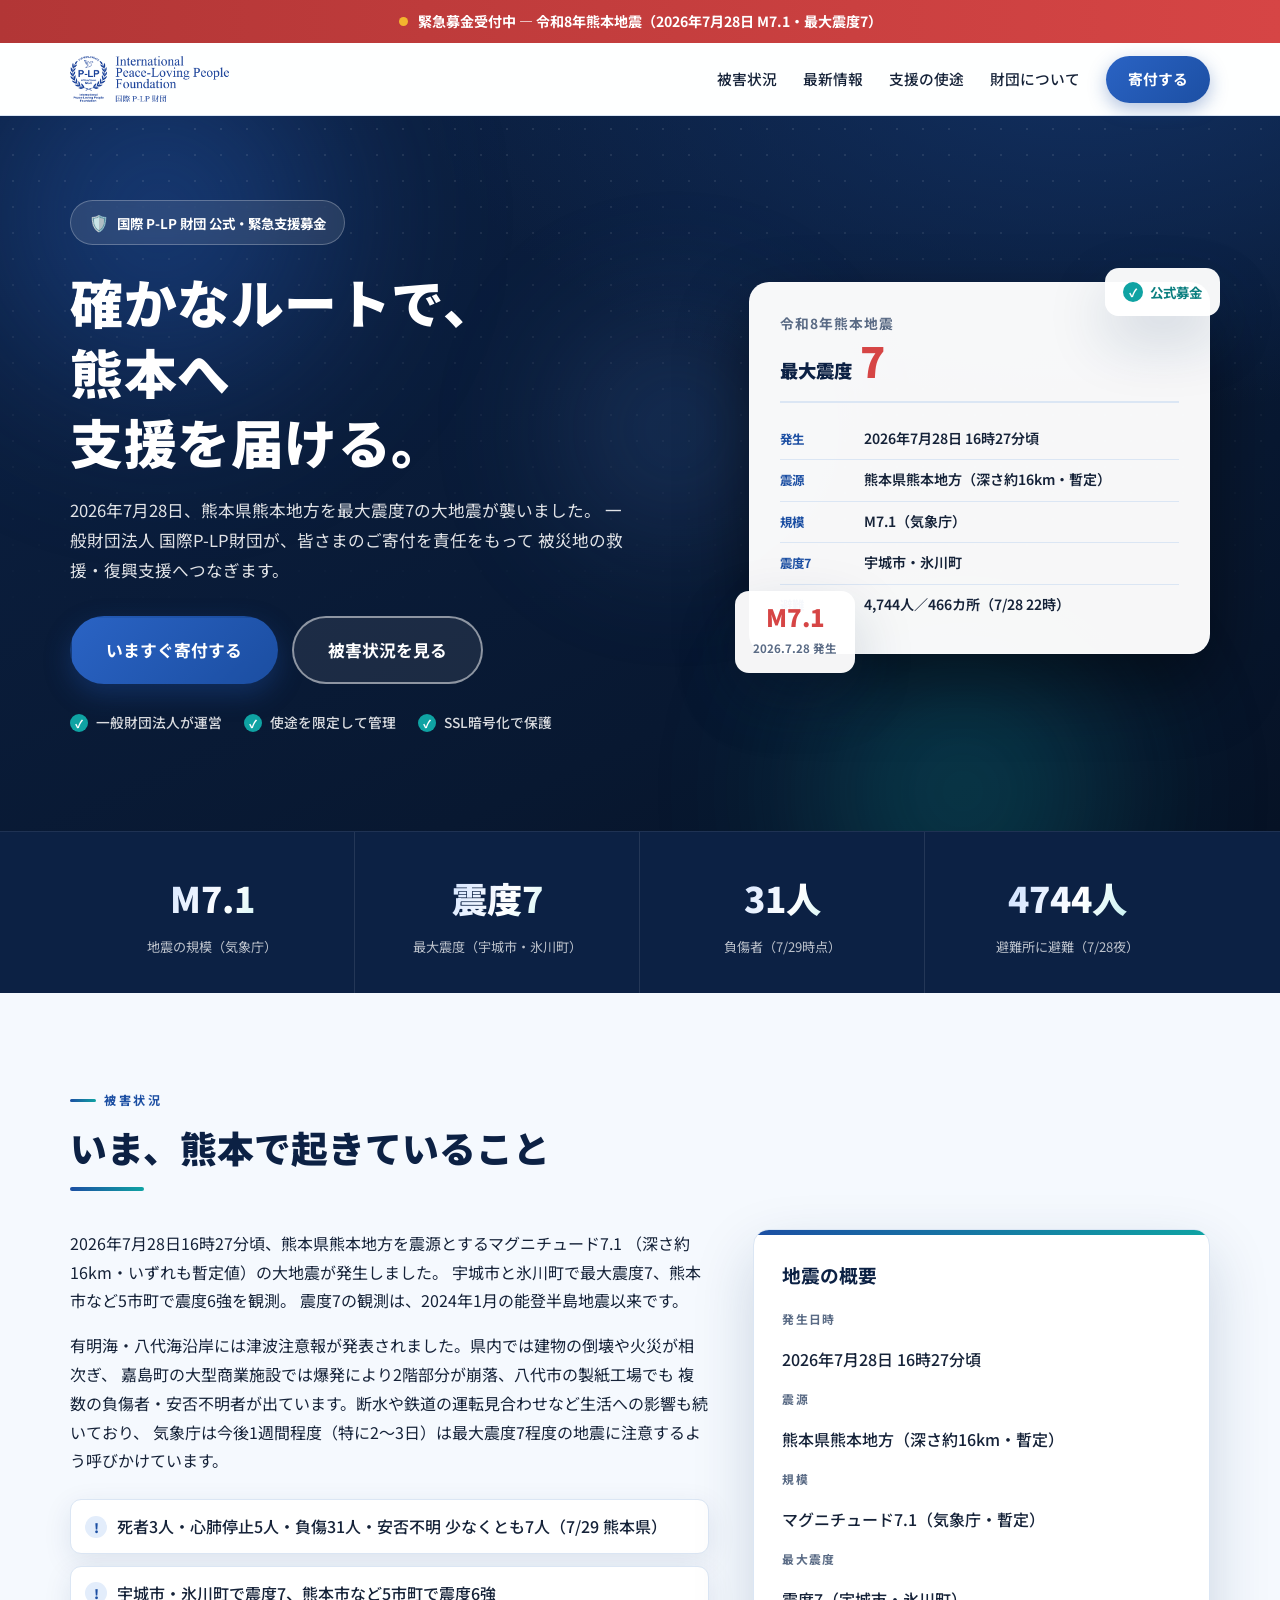
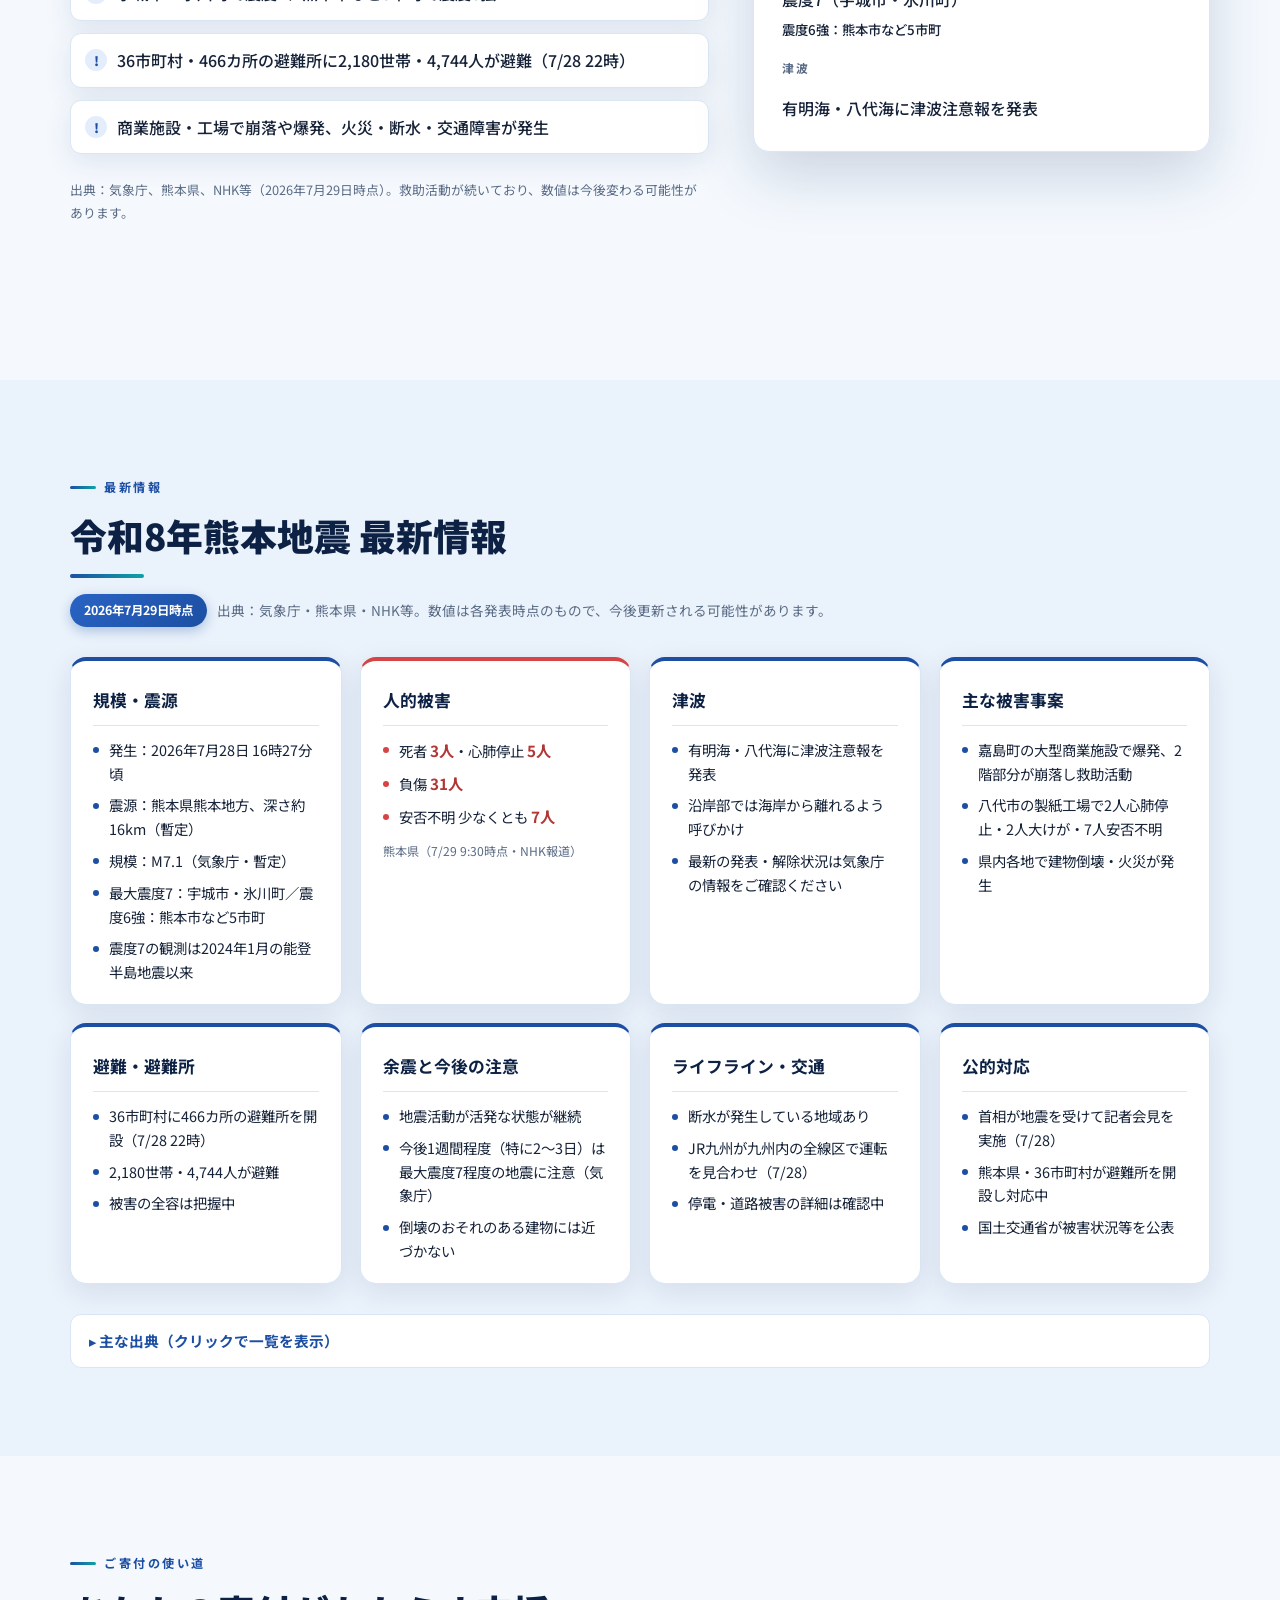
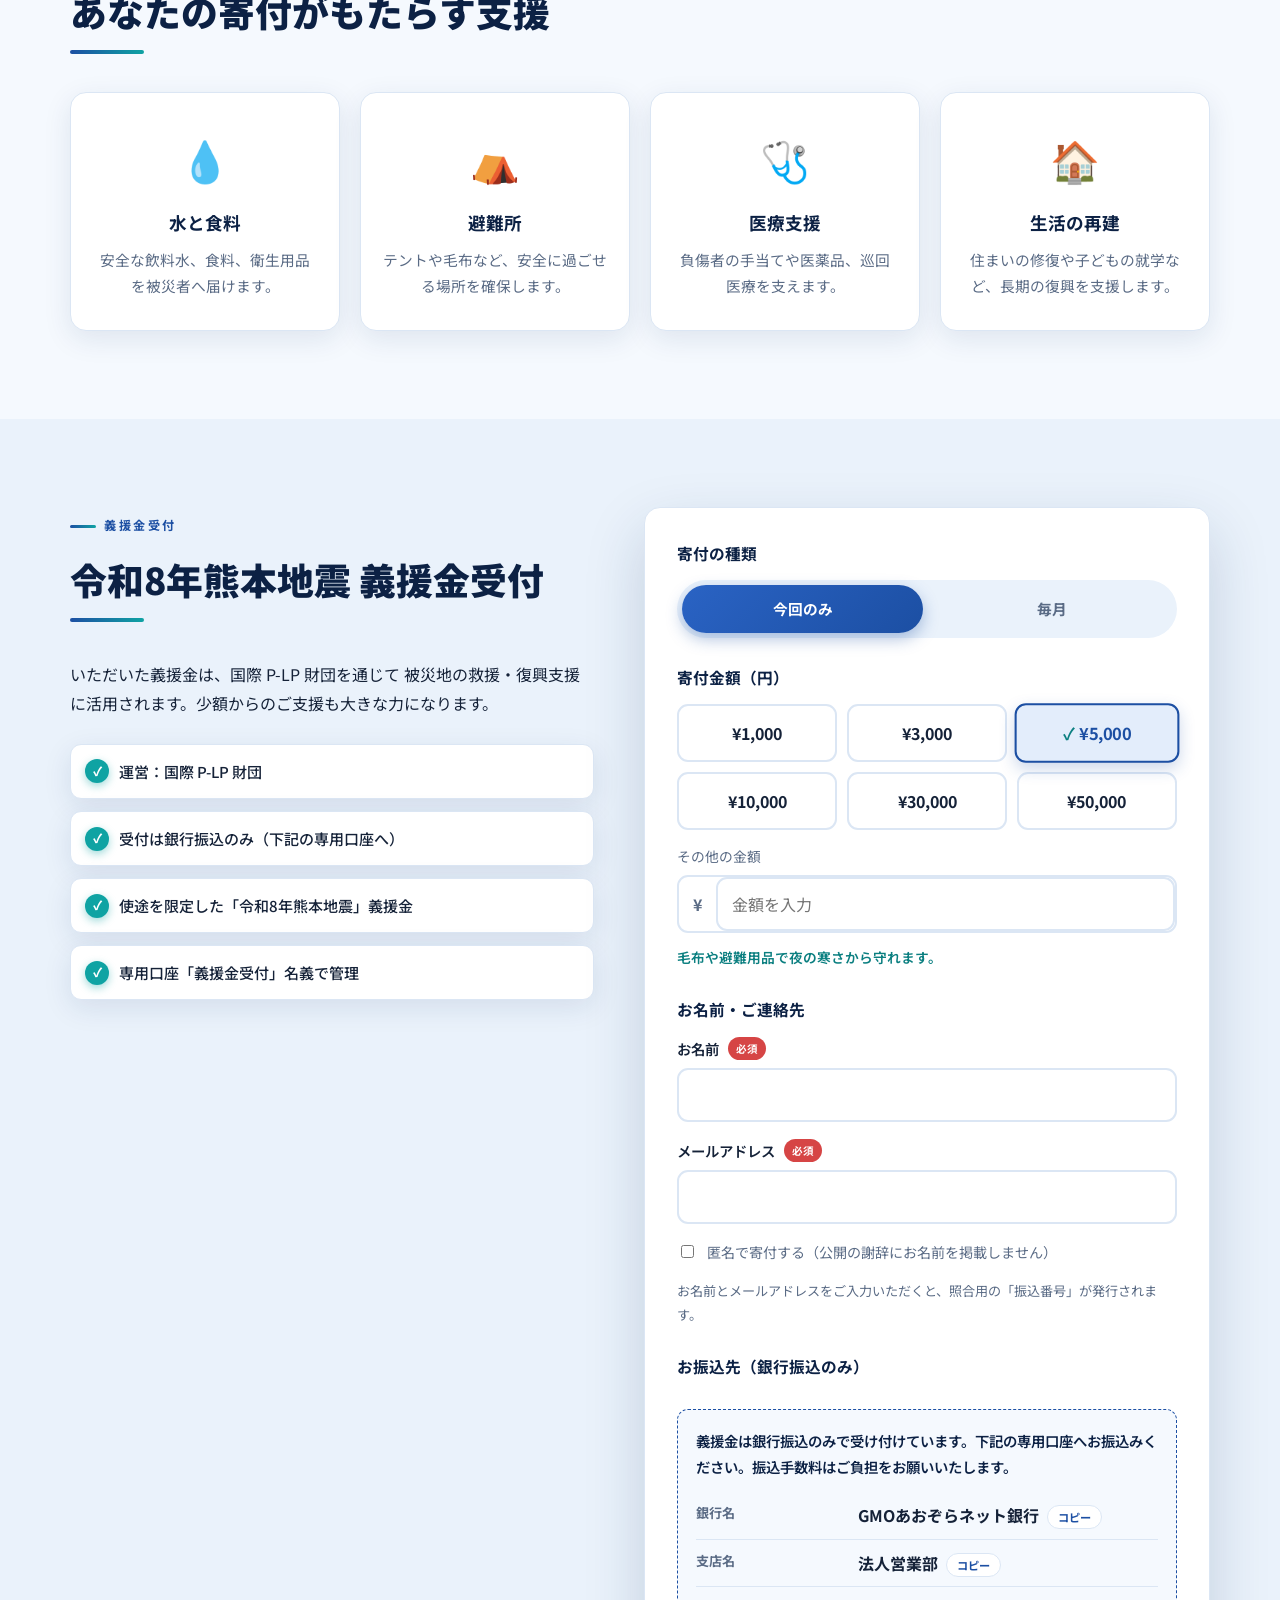
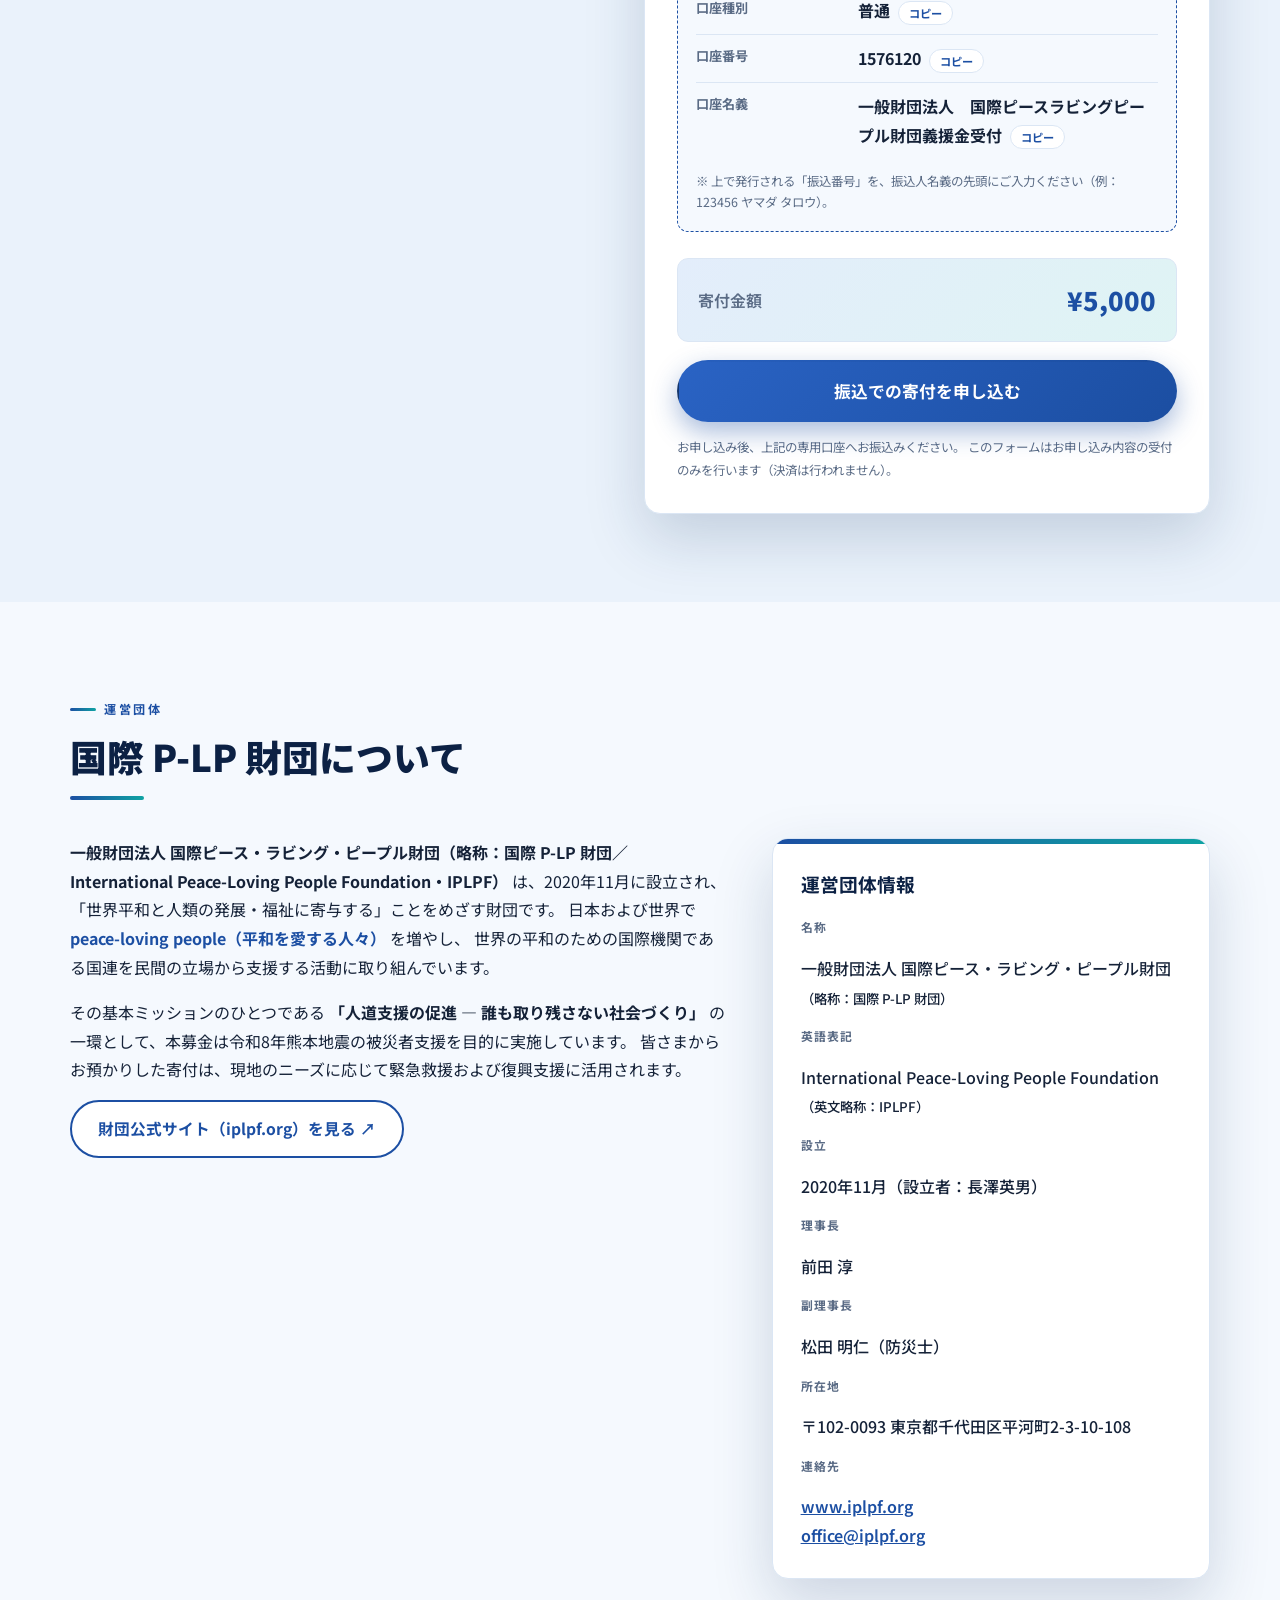
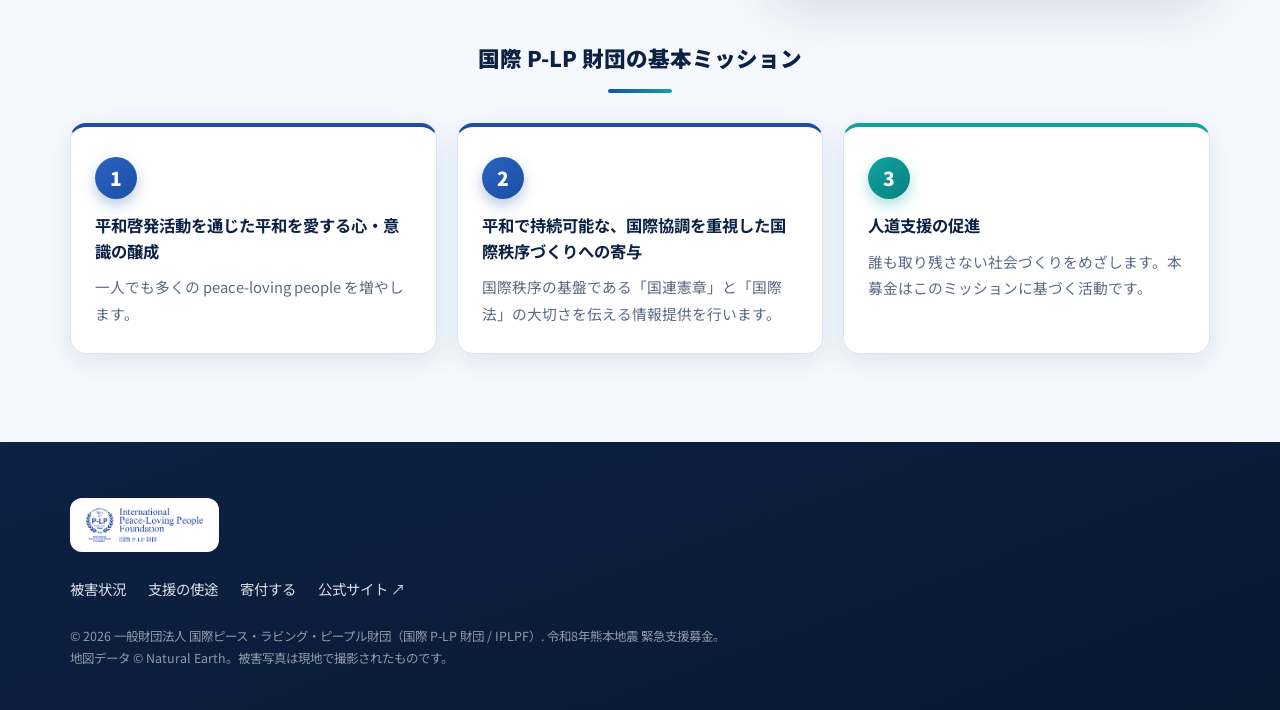
==== commit 44c3546f: "振込先の支店名を法人営業部に修正 GMOあおぞらネット銀行の支店名を本店営業部から法人営業部に訂正 （振込先パネル・申込完了メッセージ・README）。  https://claude.ai/code" ====
--- a/index.html
+++ b/index.html
@@ -377,7 +377,7 @@
             <p class="panel-lead">義援金は銀行振込のみで受け付けています。下記の専用口座へお振込みください。振込手数料はご負担をお願いいたします。</p>
             <dl class="kv-table">
               <div><dt>銀行名</dt><dd>GMOあおぞらネット銀行</dd></div>
-              <div><dt>支店名</dt><dd>本店営業部</dd></div>
+              <div><dt>支店名</dt><dd>法人営業部</dd></div>
               <div><dt>口座種別</dt><dd>普通</dd></div>
               <div><dt>口座番号</dt><dd>1576120</dd></div>
               <div><dt>口座名義</dt><dd>一般財団法人　国際ピースラビングピープル財団義援金受付</dd></div>
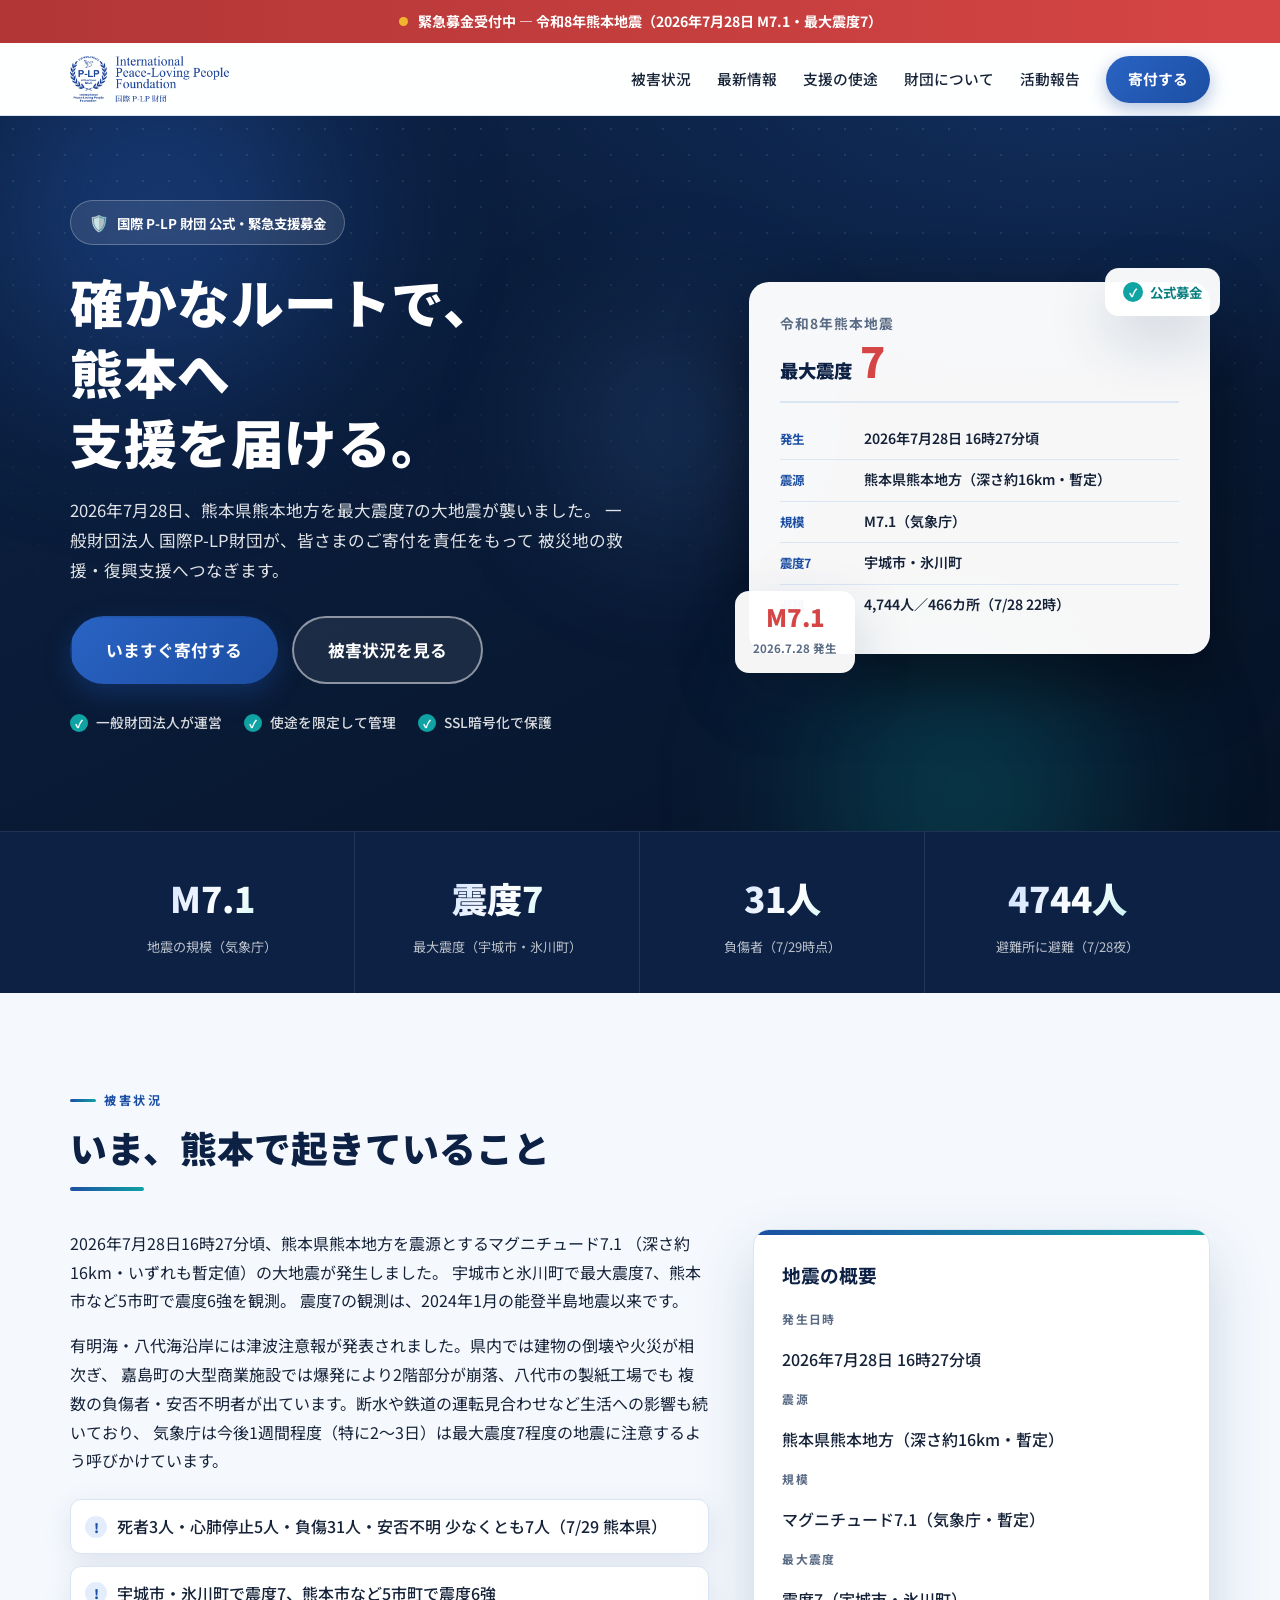
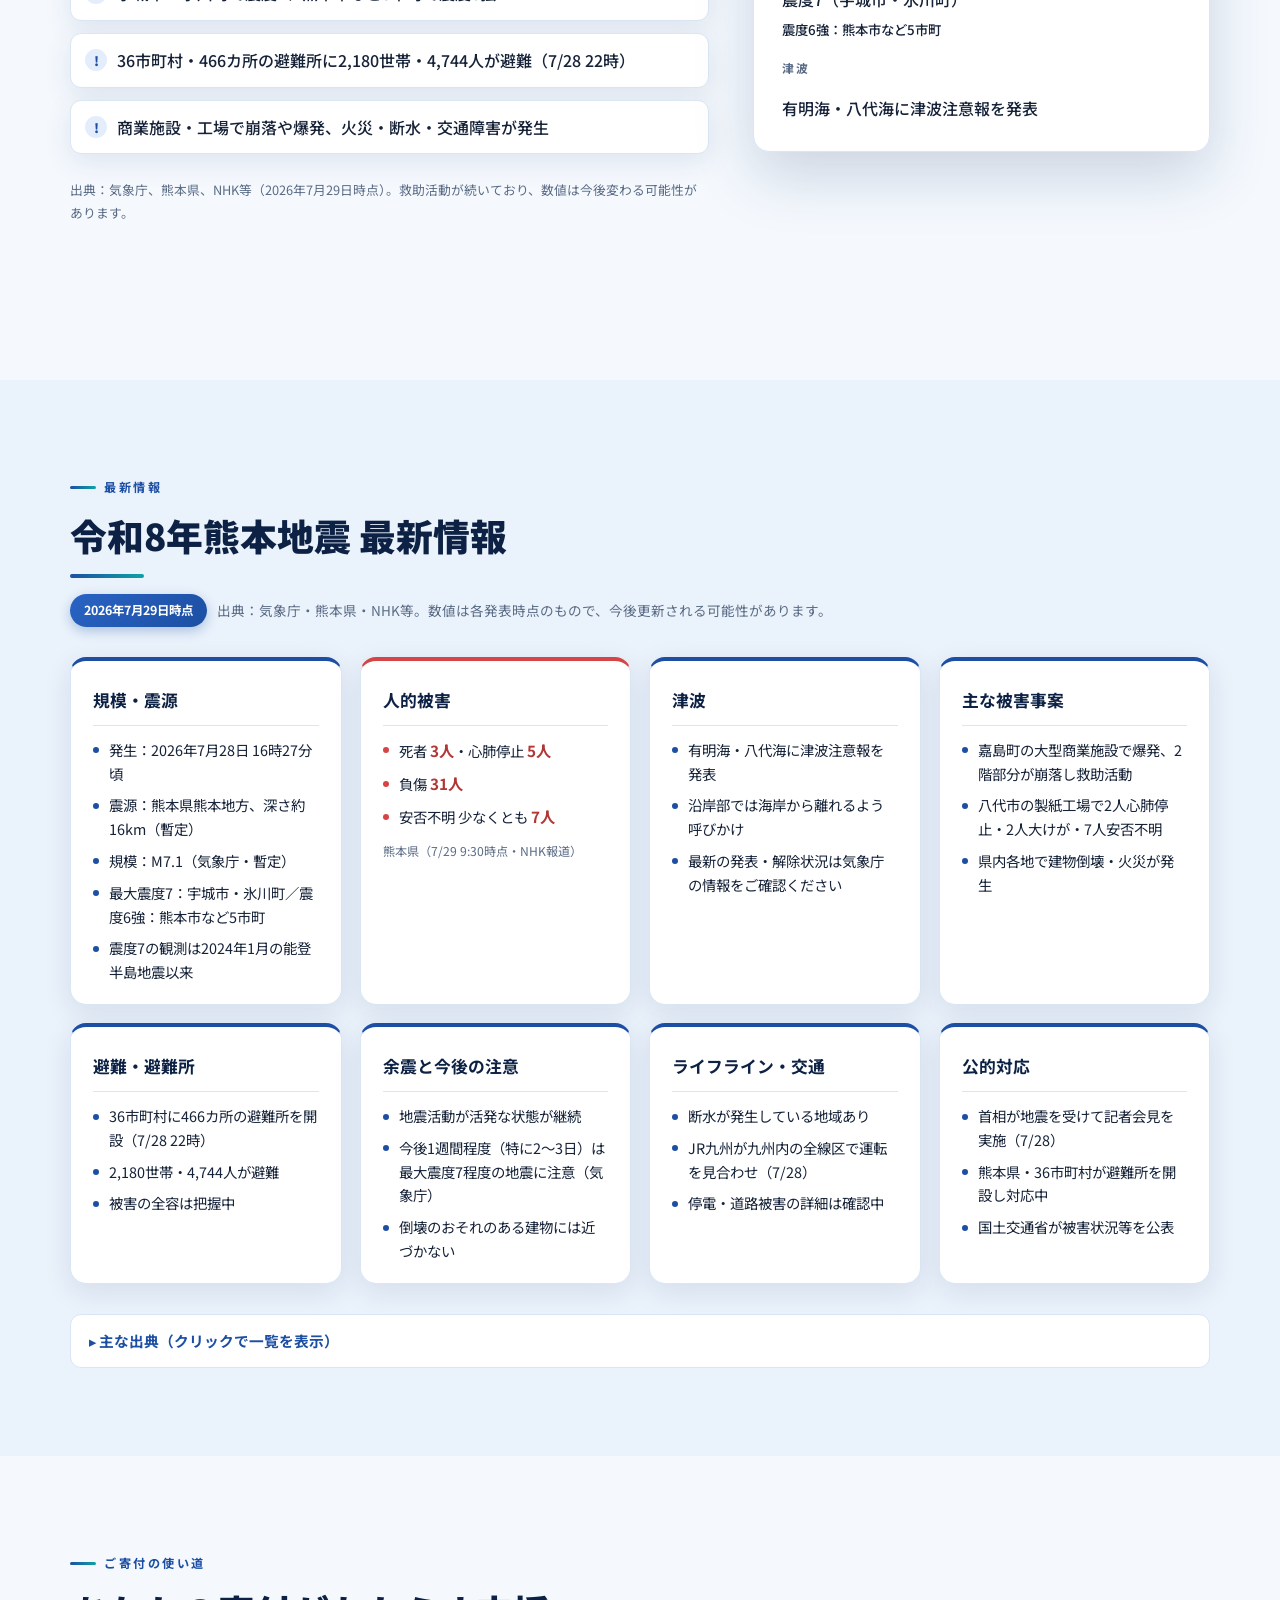
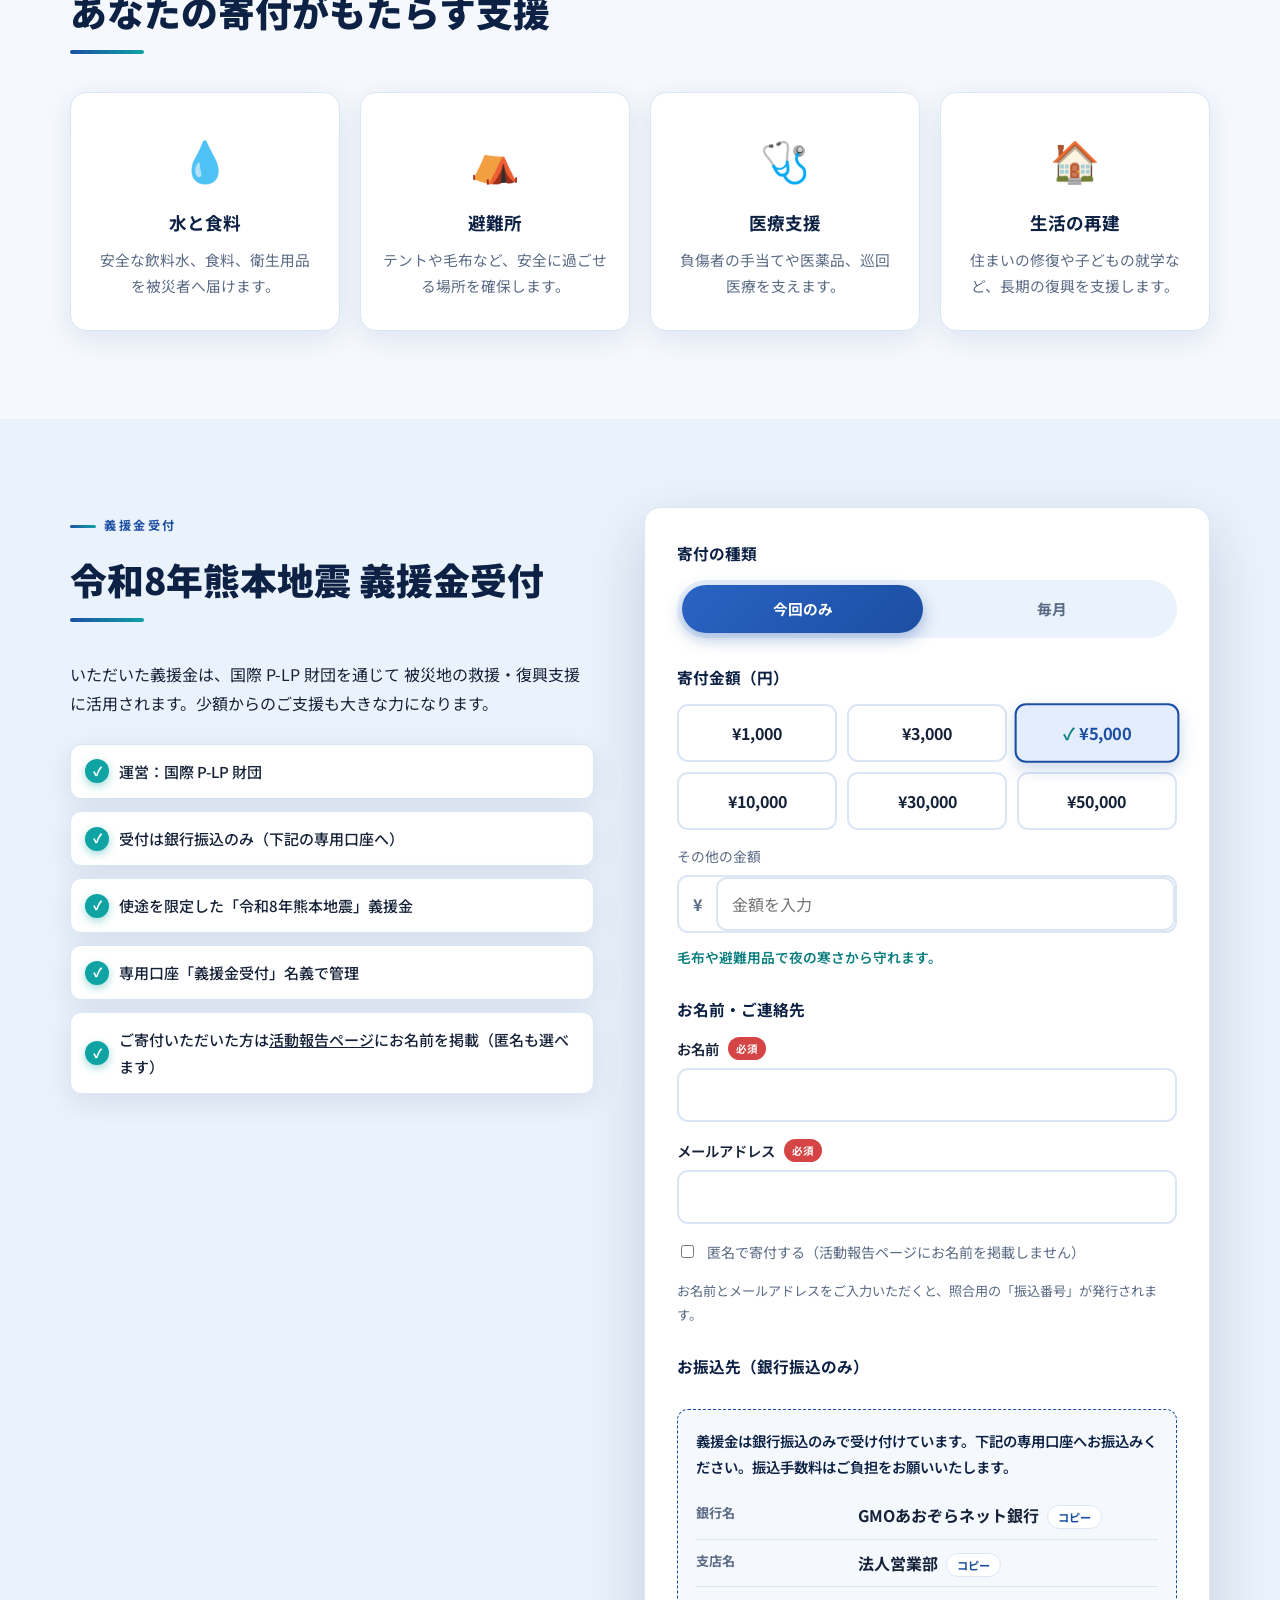
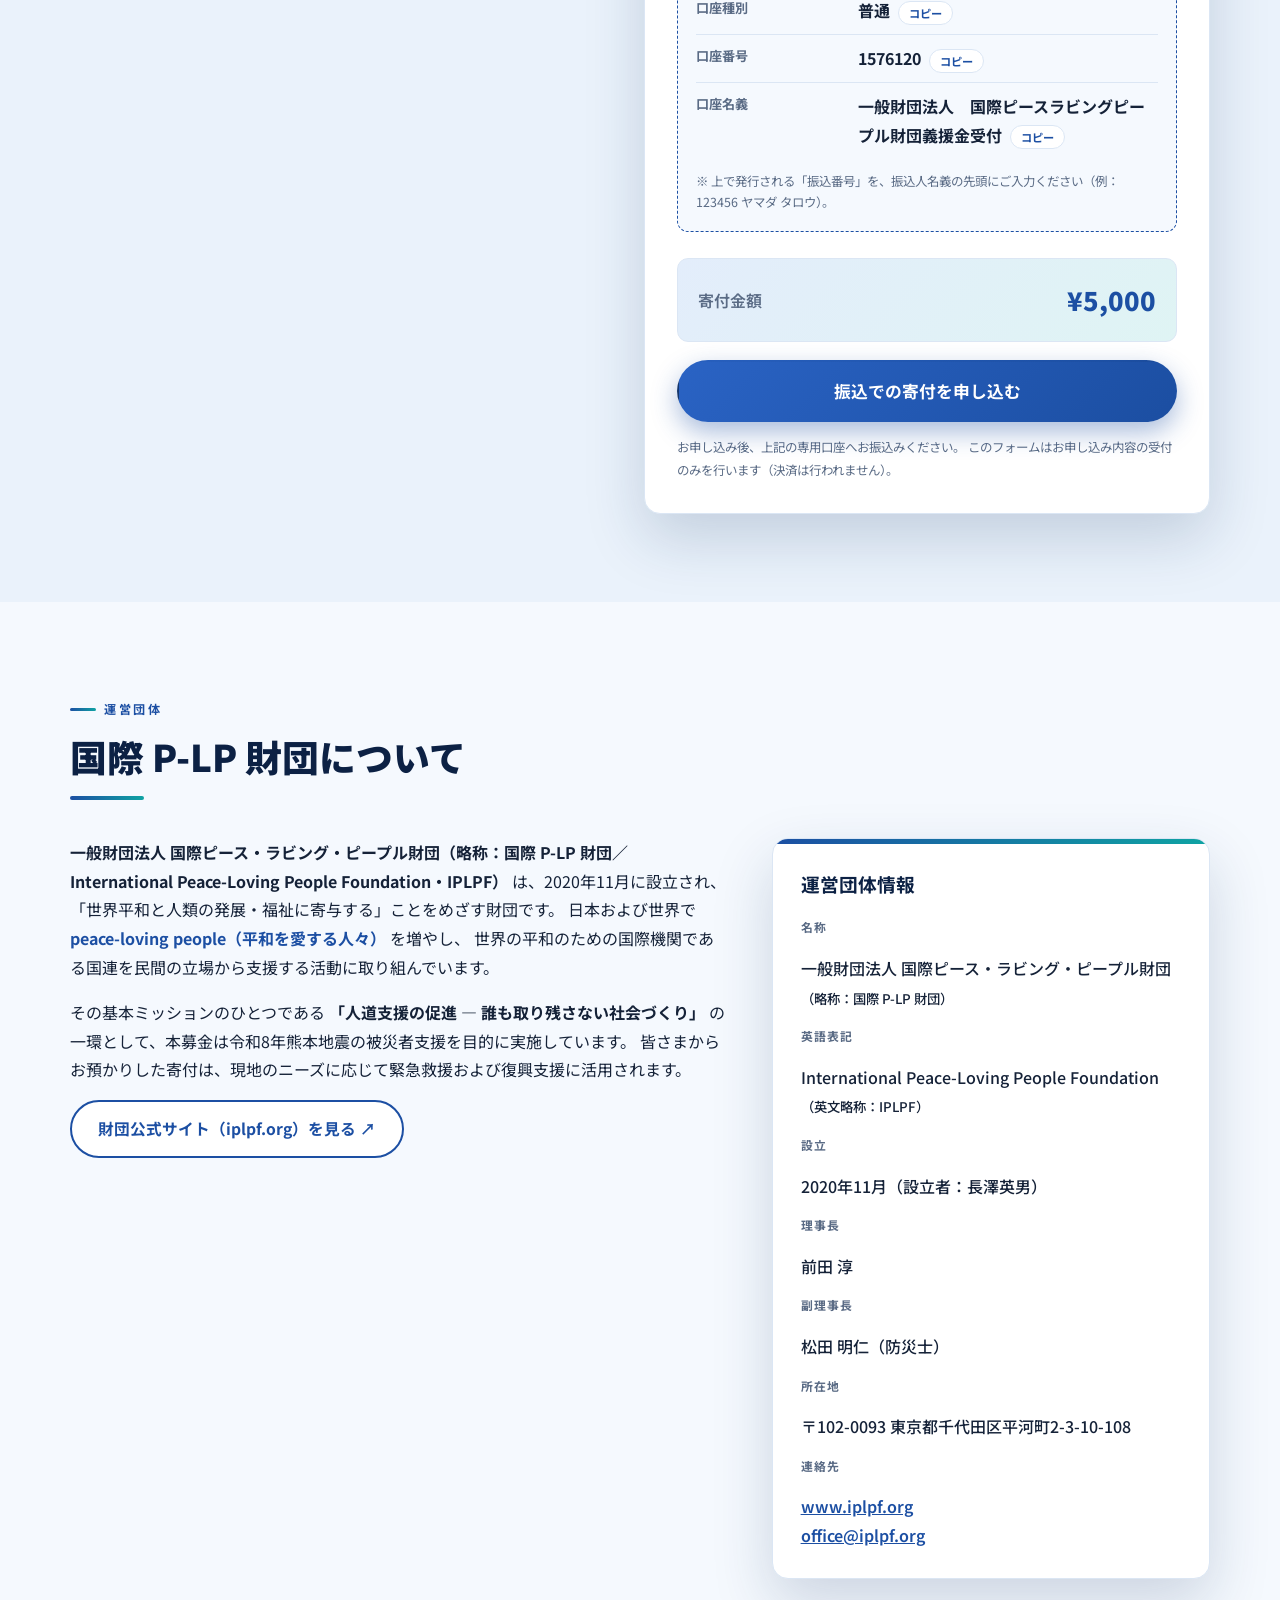
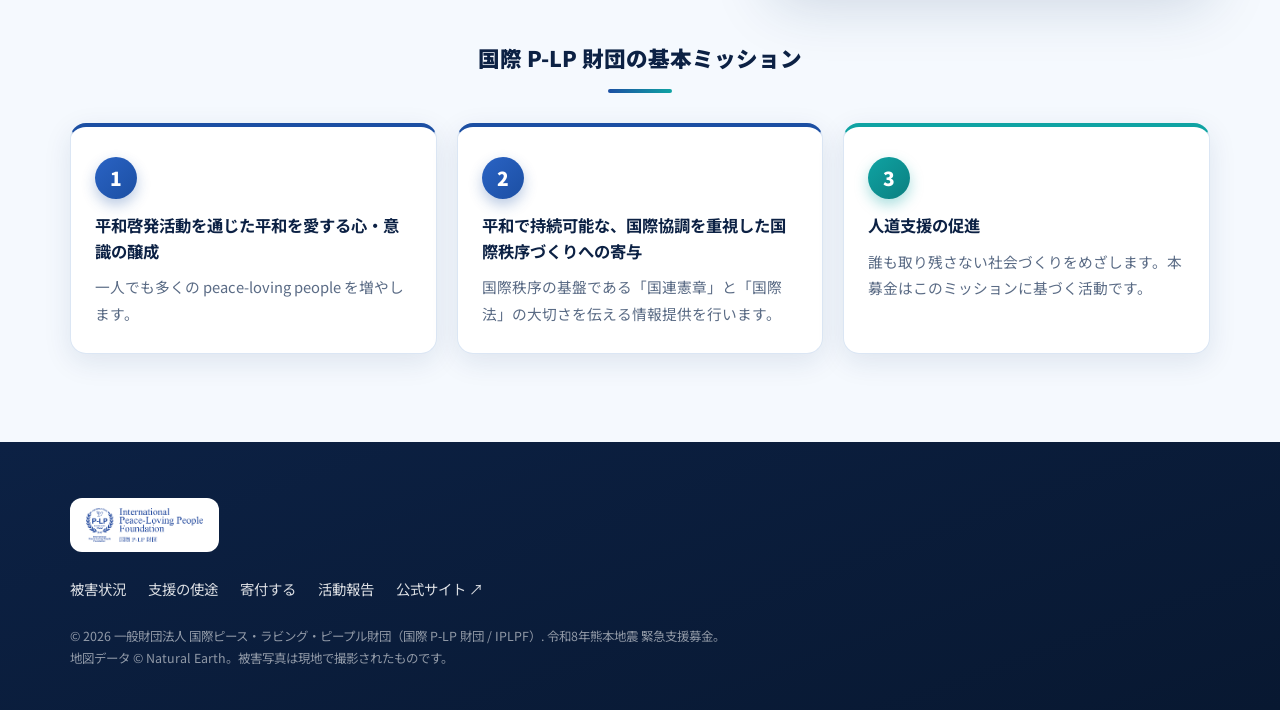
==== commit 7e3b0780: "活動報告ページを追加し、寄付者名の掲載を案内 - 活動報告ページ（report.html）を新設：活動報告タイムラインと   「ご支援者の皆さま（ご芳名）」を掲載。匿名希望は掲載しない旨と   掲載修" ====
--- a/index.html
+++ b/index.html
@@ -36,6 +36,7 @@
         <a href="#latest">最新情報</a>
         <a href="#use">支援の使途</a>
         <a href="#about">財団について</a>
+        <a href="report.html">活動報告</a>
         <a class="nav-cta" href="#donate">寄付する</a>
       </nav>
     </div>
@@ -309,6 +310,7 @@
           <li>受付は銀行振込のみ（下記の専用口座へ）</li>
           <li>使途を限定した「令和8年熊本地震」義援金</li>
           <li>専用口座「義援金受付」名義で管理</li>
+          <li>ご寄付いただいた方は<a href="report.html">活動報告ページ</a>にお名前を掲載（匿名も選べます）</li>
         </ul>
       </div>
 
@@ -355,7 +357,7 @@
           </div>
           <label class="checkbox">
             <input type="checkbox" id="anonymous" name="anonymous" />
-            <span>匿名で寄付する（公開の謝辞にお名前を掲載しません）</span>
+            <span>匿名で寄付する（活動報告ページにお名前を掲載しません）</span>
           </label>
 
           <div class="transfer-code" id="transfer-code" hidden>
@@ -479,6 +481,7 @@
         <a href="#situation">被害状況</a>
         <a href="#use">支援の使途</a>
         <a href="#donate">寄付する</a>
+        <a href="report.html">活動報告</a>
         <a href="https://iplpf.org/" target="_blank" rel="noopener noreferrer">公式サイト ↗</a>
       </nav>
       <p class="footer-note">
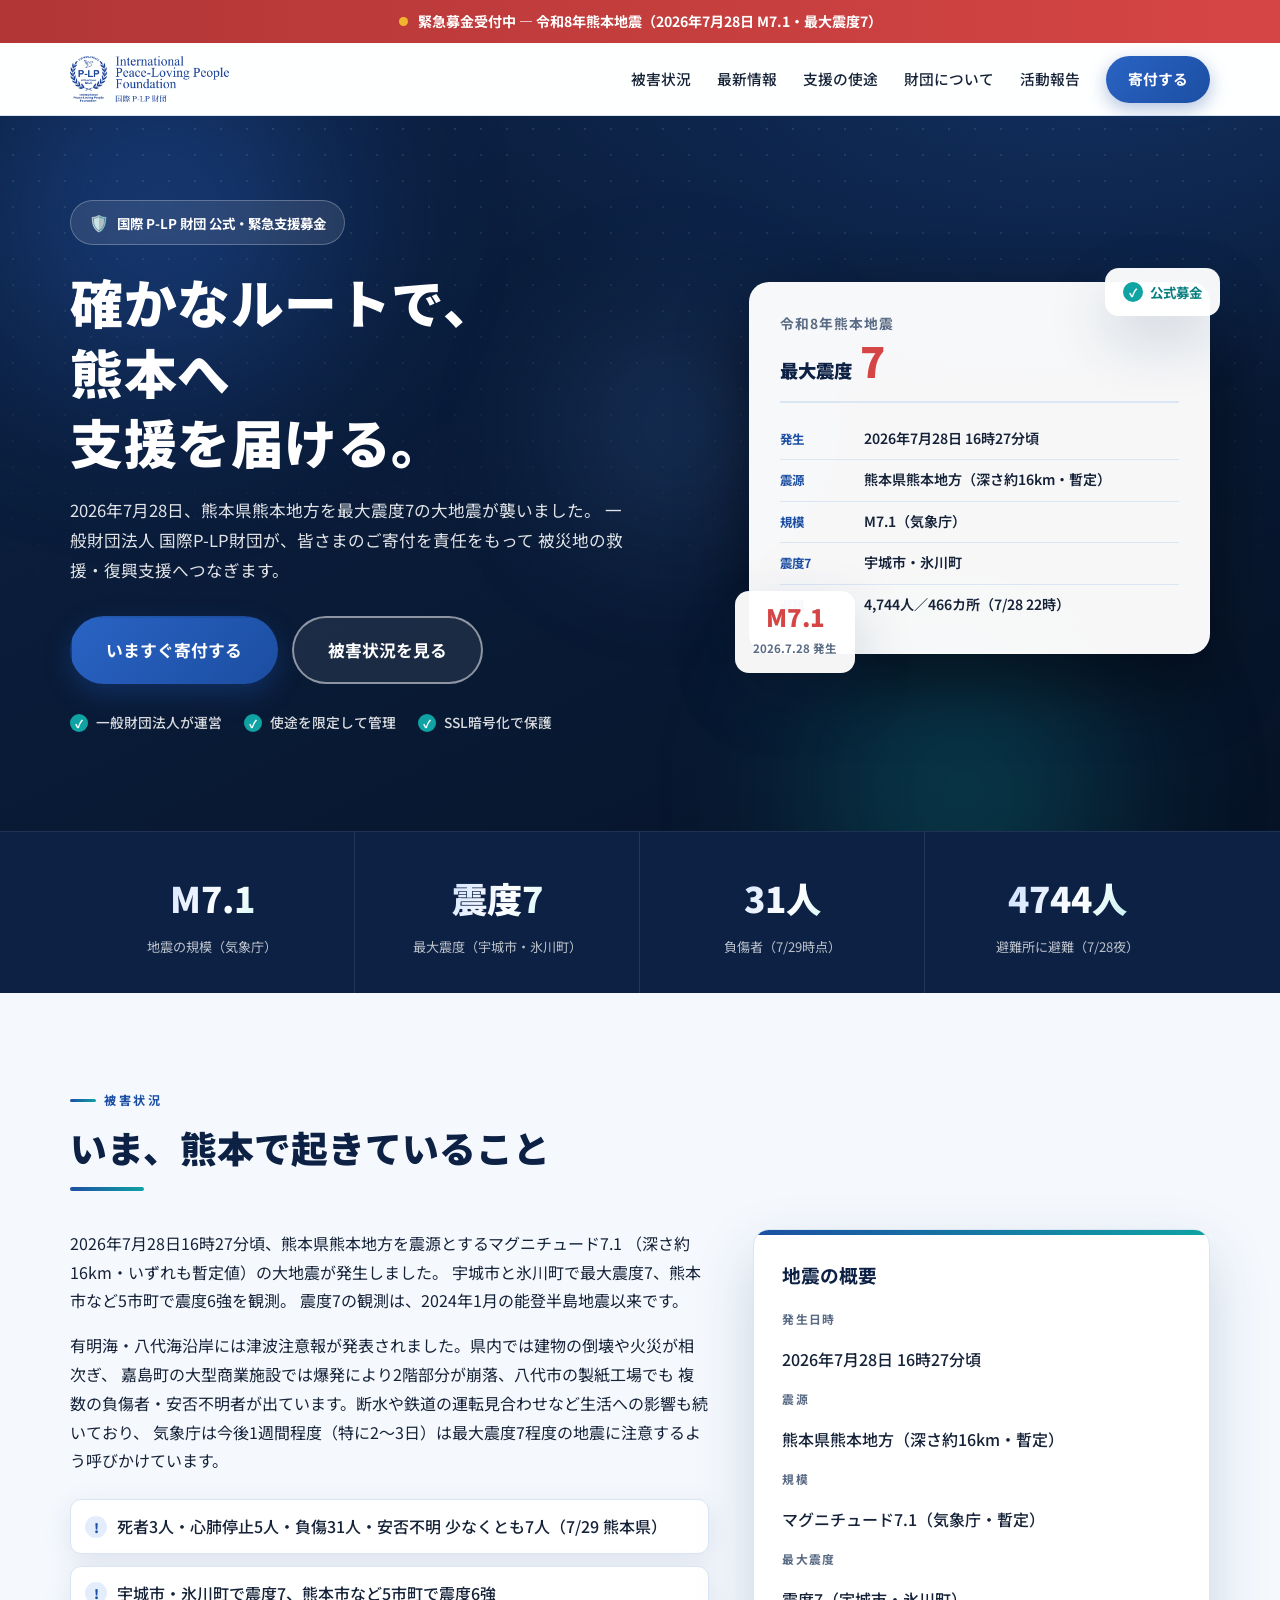
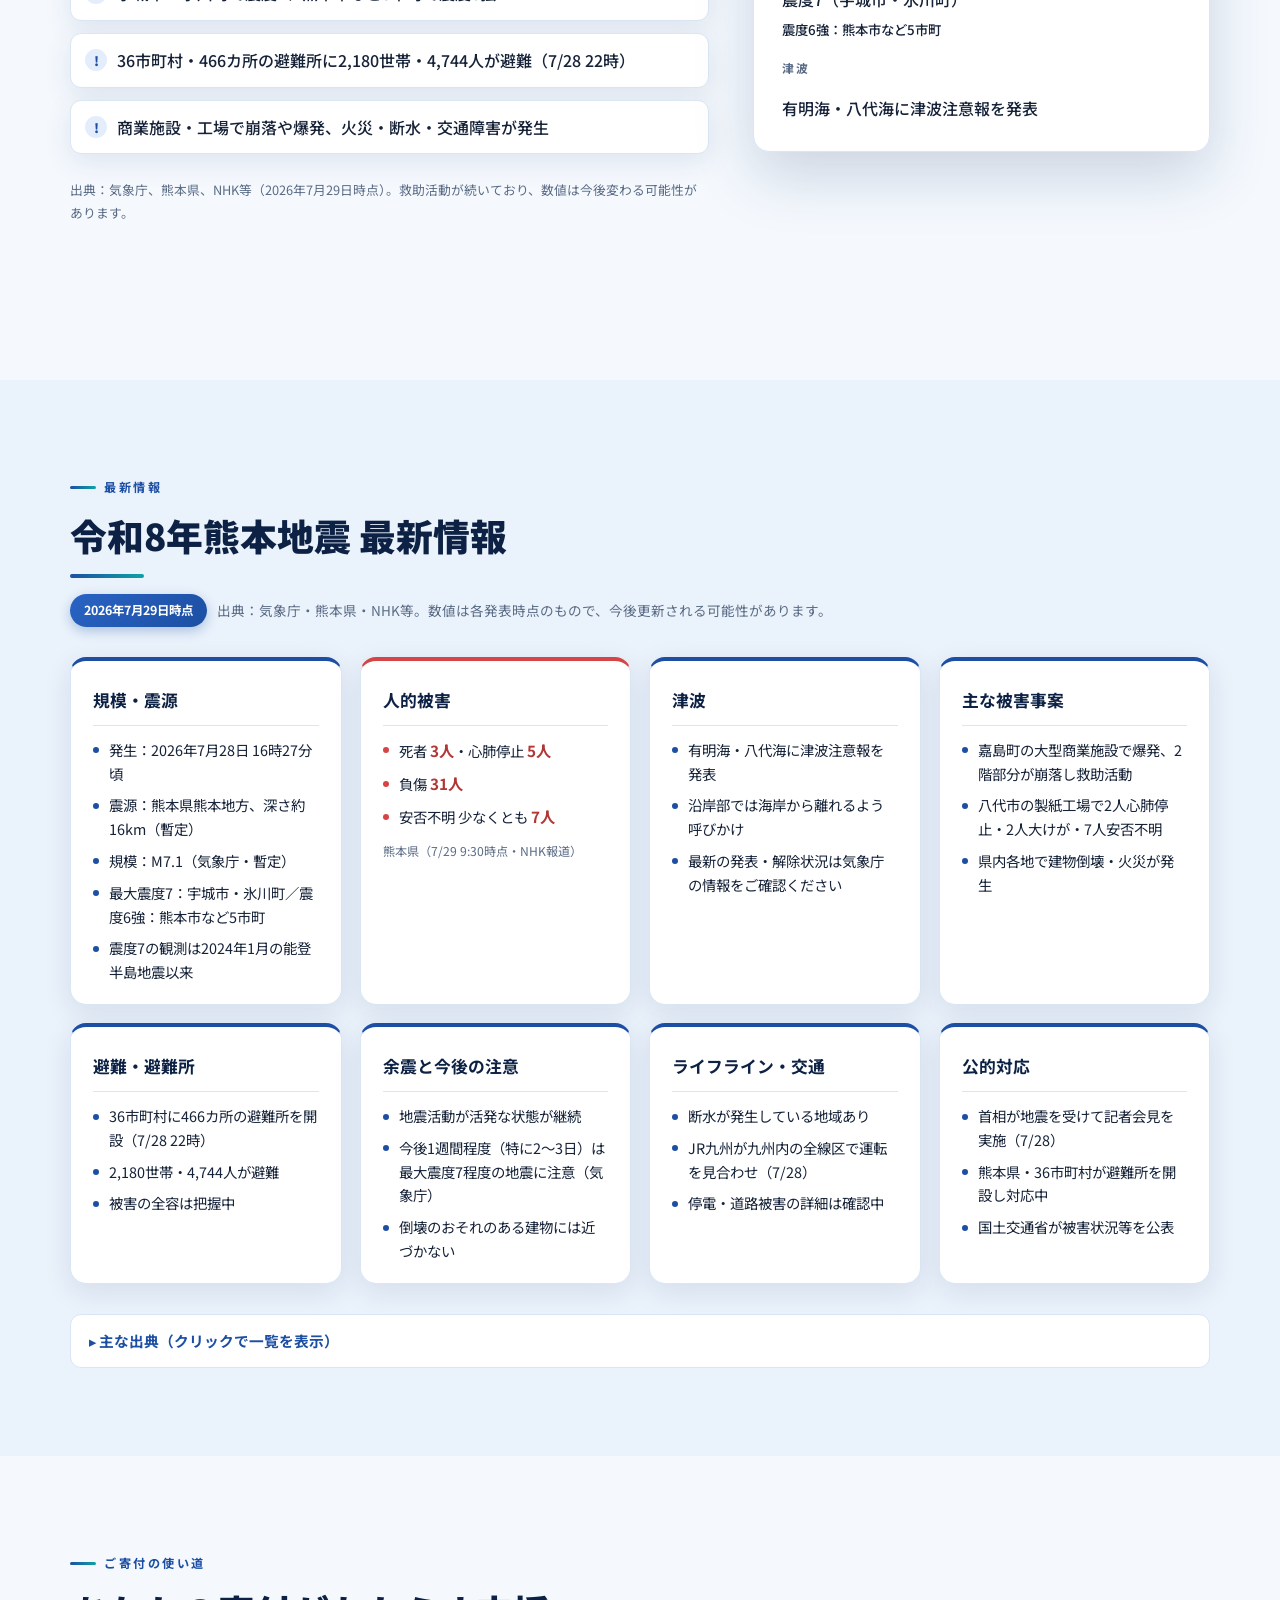
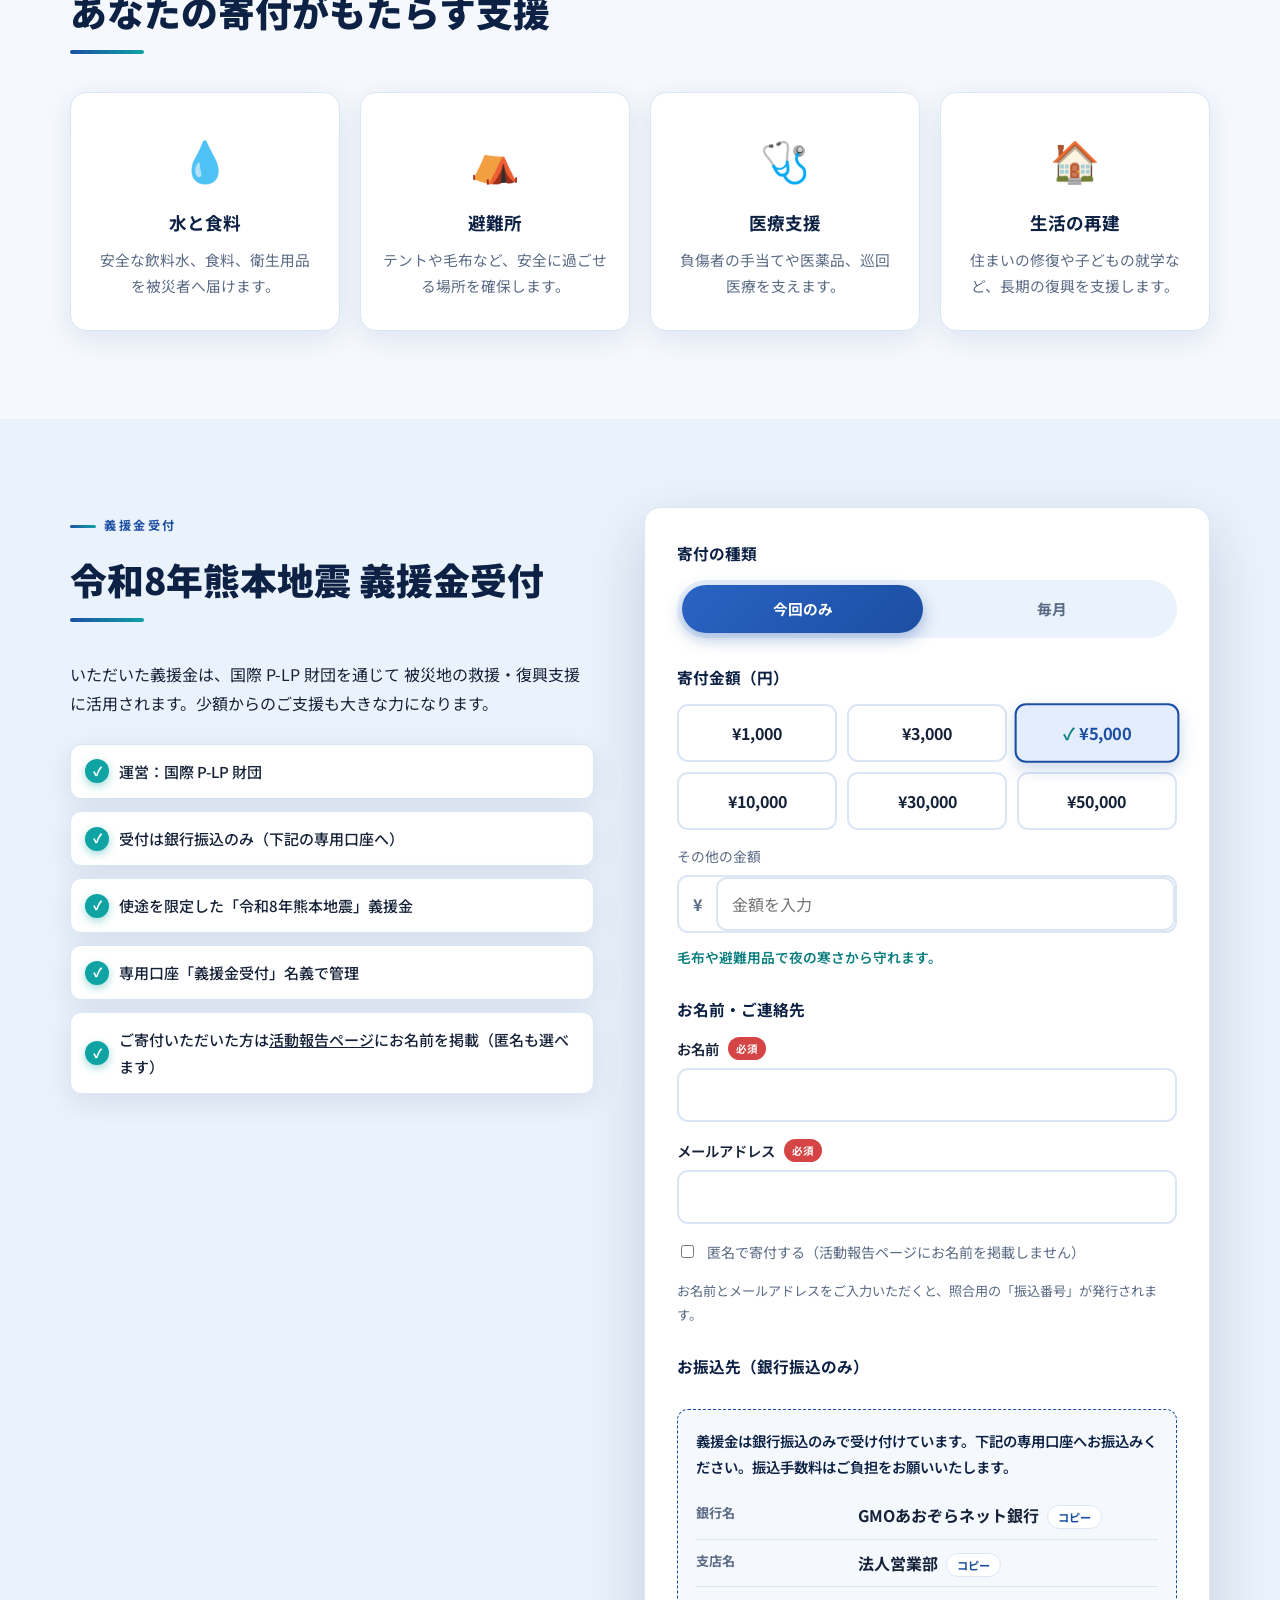
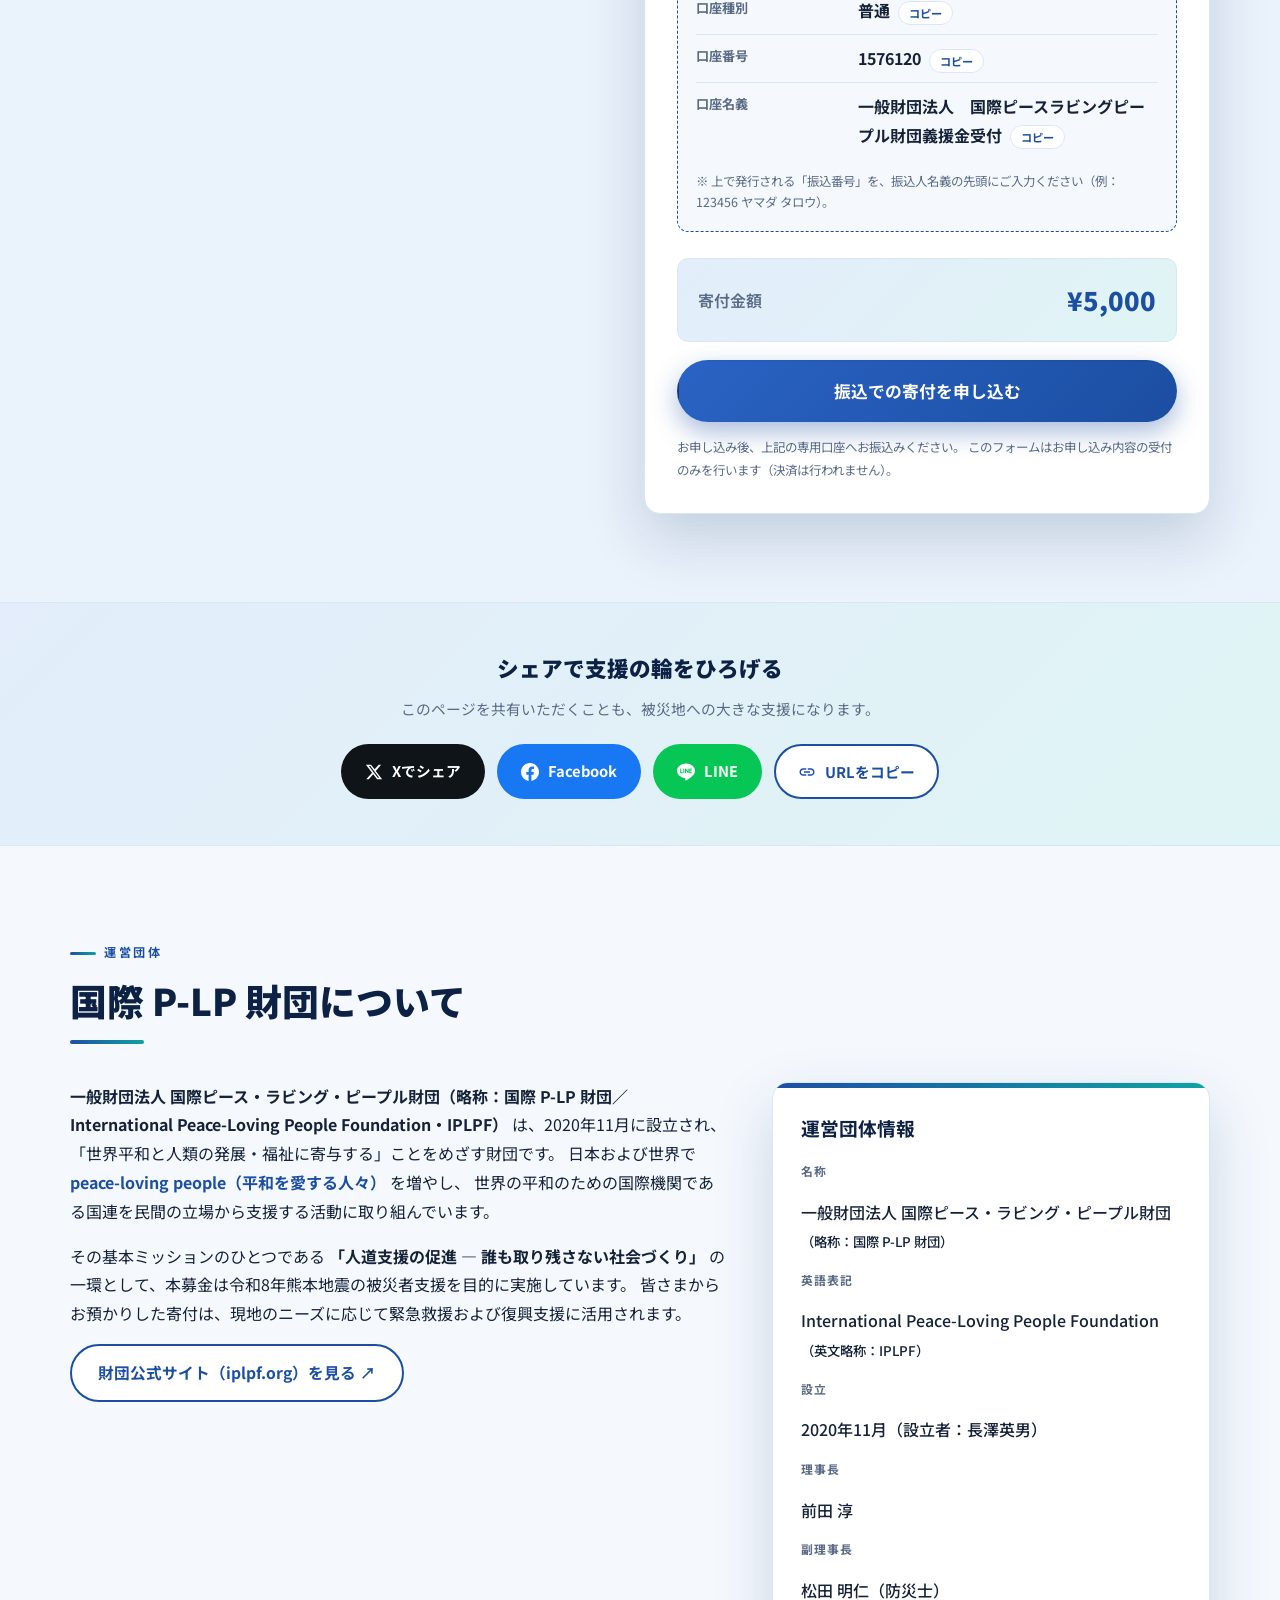
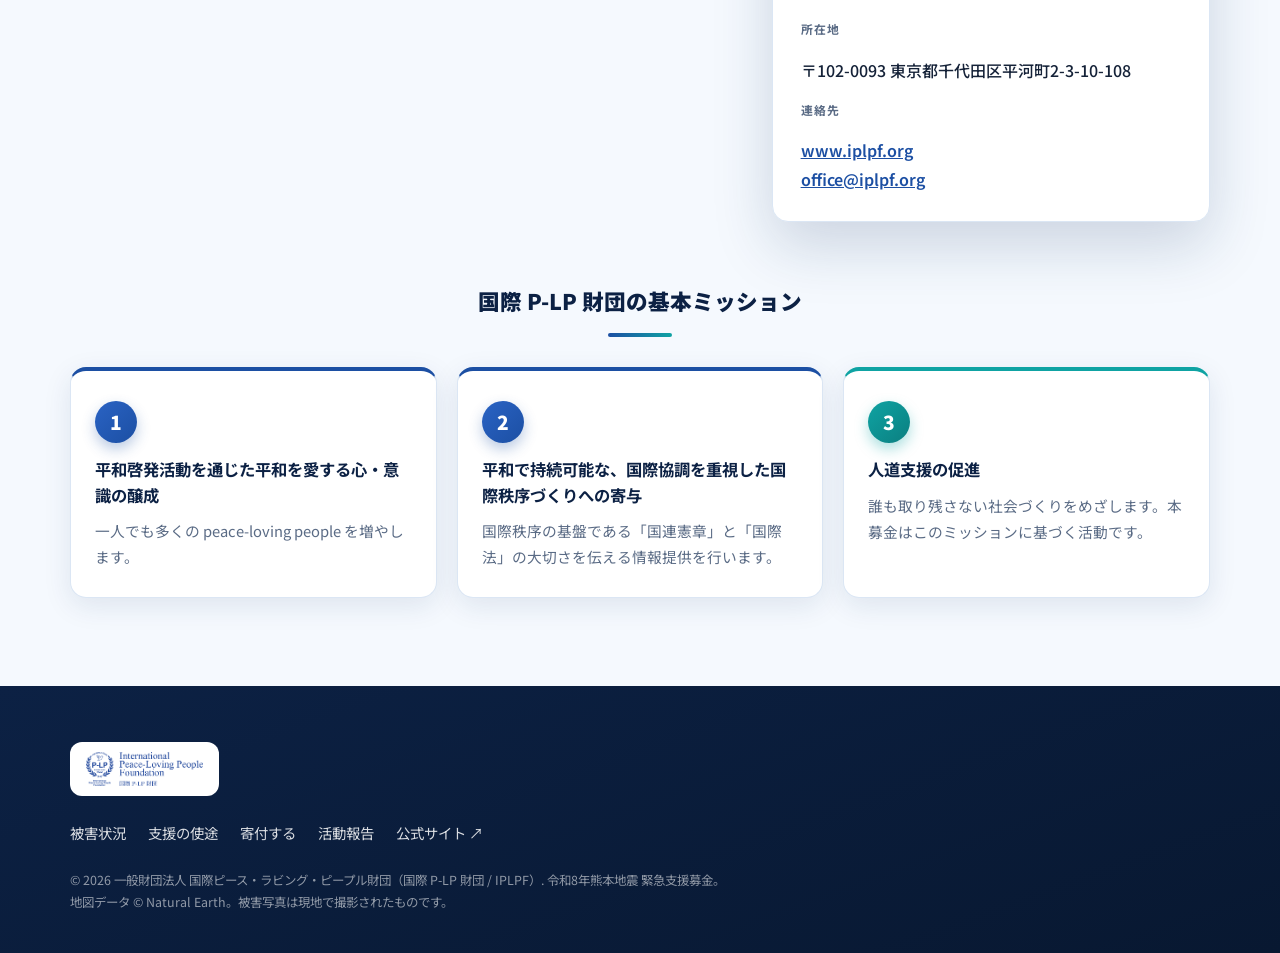
==== commit e4d87321: "SNSシェアボタンを追加（X・Facebook・LINE・URLコピー・端末共有） - トップページ（寄付セクション直後）と活動報告ページに   「シェアで支援の輪をひろげる」セクションを新設 - X" ====
--- a/index.html
+++ b/index.html
@@ -402,6 +402,36 @@
     </div>
   </section>
 
+  <!-- SNSシェア -->
+  <section class="share-strip" id="share">
+    <div class="container">
+      <h2>シェアで支援の輪をひろげる</h2>
+      <p>このページを共有いただくことも、被災地への大きな支援になります。</p>
+      <div class="share-buttons">
+        <a class="share-btn share-x" data-share="x" href="#" aria-label="Xでシェア">
+          <svg viewBox="0 0 24 24" aria-hidden="true"><path d="M18.244 2.25h3.308l-7.227 8.26 8.502 11.24H16.17l-5.214-6.817L4.99 21.75H1.68l7.73-8.835L1.254 2.25H8.08l4.713 6.231 5.451-6.231Zm-1.161 17.52h1.833L7.084 4.126H5.117l11.966 15.644Z"/></svg>
+          <span>Xでシェア</span>
+        </a>
+        <a class="share-btn share-facebook" data-share="facebook" href="#" aria-label="Facebookでシェア">
+          <svg viewBox="0 0 24 24" aria-hidden="true"><path d="M24 12.073C24 5.446 18.627.073 12 .073S0 5.446 0 12.073c0 5.99 4.388 10.954 10.125 11.854v-8.385H7.078v-3.47h3.047V9.43c0-3.007 1.792-4.668 4.533-4.668 1.312 0 2.686.234 2.686.234v2.953H15.83c-1.491 0-1.956.925-1.956 1.874v2.25h3.328l-.532 3.47h-2.796v8.385C19.612 23.027 24 18.062 24 12.073Z"/></svg>
+          <span>Facebook</span>
+        </a>
+        <a class="share-btn share-line" data-share="line" href="#" aria-label="LINEでシェア">
+          <svg viewBox="0 0 24 24" aria-hidden="true"><path d="M19.365 9.863c.349 0 .63.285.63.631 0 .345-.281.63-.63.63H17.61v1.125h1.755c.349 0 .63.283.63.63 0 .344-.281.629-.63.629h-2.386c-.345 0-.627-.285-.627-.629V8.108c0-.345.282-.63.63-.63h2.386c.346 0 .627.285.627.63 0 .349-.281.63-.63.63H17.61v1.125h1.755zm-3.855 3.016c0 .27-.174.51-.432.596-.064.021-.133.031-.199.031-.211 0-.391-.09-.51-.25l-2.443-3.317v2.94c0 .344-.279.629-.631.629-.346 0-.626-.285-.626-.629V8.108c0-.27.173-.51.43-.595.06-.023.136-.033.194-.033.195 0 .375.104.495.254l2.462 3.33V8.108c0-.345.282-.63.63-.63.345 0 .63.285.63.63v4.771zm-5.741 0c0 .344-.282.629-.631.629-.345 0-.627-.285-.627-.629V8.108c0-.345.282-.63.63-.63.346 0 .628.285.628.63v4.771zm-2.466.629H4.917c-.345 0-.63-.285-.63-.629V8.108c0-.345.285-.63.63-.63.348 0 .63.285.63.63v4.141h1.756c.348 0 .629.283.629.63 0 .344-.282.629-.629.629M24 10.314C24 4.943 18.615.572 12 .572S0 4.943 0 10.314c0 4.811 4.27 8.842 10.035 9.608.391.082.923.258 1.058.59.12.301.079.766.038 1.08l-.164 1.02c-.045.301-.24 1.186 1.049.645 1.291-.539 6.916-4.078 9.436-6.975C23.176 14.393 24 12.458 24 10.314"/></svg>
+          <span>LINE</span>
+        </a>
+        <button type="button" class="share-btn share-copy" data-share-copy>
+          <svg viewBox="0 0 24 24" aria-hidden="true"><path d="M3.9 12c0-1.71 1.39-3.1 3.1-3.1h4V7H7c-2.76 0-5 2.24-5 5s2.24 5 5 5h4v-1.9H7c-1.71 0-3.1-1.39-3.1-3.1zM8 13h8v-2H8v2zm9-6h-4v1.9h4c1.71 0 3.1 1.39 3.1 3.1s-1.39 3.1-3.1 3.1h-4V17h4c2.76 0 5-2.24 5-5s-2.24-5-5-5z"/></svg>
+          <span>URLをコピー</span>
+        </button>
+        <button type="button" class="share-btn share-native" data-share-native hidden>
+          <svg viewBox="0 0 24 24" aria-hidden="true"><path d="M18 16.08c-.76 0-1.44.3-1.96.77L8.91 12.7c.05-.23.09-.46.09-.7s-.04-.47-.09-.7l7.05-4.11c.54.5 1.25.81 2.04.81 1.66 0 3-1.34 3-3s-1.34-3-3-3-3 1.34-3 3c0 .24.04.47.09.7L8.04 9.81C7.5 9.31 6.79 9 6 9c-1.66 0-3 1.34-3 3s1.34 3 3 3c.79 0 1.5-.31 2.04-.81l7.12 4.16c-.05.21-.08.43-.08.65 0 1.61 1.31 2.92 2.92 2.92s2.92-1.31 2.92-2.92-1.31-2.92-2.92-2.92z"/></svg>
+          <span>共有する</span>
+        </button>
+      </div>
+    </div>
+  </section>
+
   <!-- 財団について -->
   <section class="section" id="about">
     <div class="container">
@@ -512,5 +542,6 @@
 
   <script src="js/main.js"></script>
   <script src="js/ui.js"></script>
+  <script src="js/share.js"></script>
 </body>
 </html>
--- a/css/style.css
+++ b/css/style.css
@@ -1097,6 +1097,69 @@
 .copy-btn:hover { background: var(--brand-soft); transform: translateY(-1px); }
 .copy-btn:active { transform: scale(0.94); }
 .copy-btn.is-done { background: var(--teal); color: #fff; border-color: var(--teal); }
+
+/* ===== SNSシェア ===== */
+.share-strip {
+  background: linear-gradient(135deg, var(--brand-soft), var(--teal-soft));
+  border-top: 1px solid var(--line);
+  border-bottom: 1px solid var(--line);
+  padding: 46px 0;
+  text-align: center;
+}
+.share-strip h2 {
+  margin: 0 0 8px;
+  font-size: 1.35rem;
+  font-weight: 900;
+  color: var(--navy-900);
+}
+.share-strip p {
+  margin: 0 0 22px;
+  font-size: 0.92rem;
+  color: var(--muted);
+}
+.share-buttons {
+  display: flex;
+  flex-wrap: wrap;
+  justify-content: center;
+  gap: 12px;
+}
+.share-btn {
+  display: inline-flex;
+  align-items: center;
+  gap: 9px;
+  padding: 12px 22px;
+  border-radius: 999px;
+  border: 2px solid transparent;
+  font-family: inherit;
+  font-weight: 700;
+  font-size: 0.92rem;
+  text-decoration: none;
+  cursor: pointer;
+  color: #fff;
+  transition: transform 0.18s var(--ease-spring), box-shadow 0.25s ease, opacity 0.2s ease;
+}
+.share-btn:hover { transform: translateY(-3px); box-shadow: 0 12px 26px rgba(18, 48, 97, 0.22); }
+.share-btn:active { transform: translateY(0) scale(0.97); }
+.share-btn svg { width: 18px; height: 18px; fill: currentColor; flex-shrink: 0; }
+.share-x { background: #0f1419; }
+.share-facebook { background: #1877f2; }
+.share-line { background: #06c755; }
+.share-copy {
+  background: var(--card);
+  color: var(--brand);
+  border-color: var(--brand);
+}
+.share-copy:hover { background: var(--brand-soft); }
+.share-copy.is-done { background: var(--teal); border-color: var(--teal); color: #fff; }
+.share-native {
+  background: var(--navy-900);
+}
+.share-native[hidden] { display: none; }
+
+@media (max-width: 600px) {
+  .share-buttons { flex-direction: column; align-items: stretch; }
+  .share-btn { justify-content: center; }
+}
 
 /* ===== 財団について ===== */
 .about-layout {
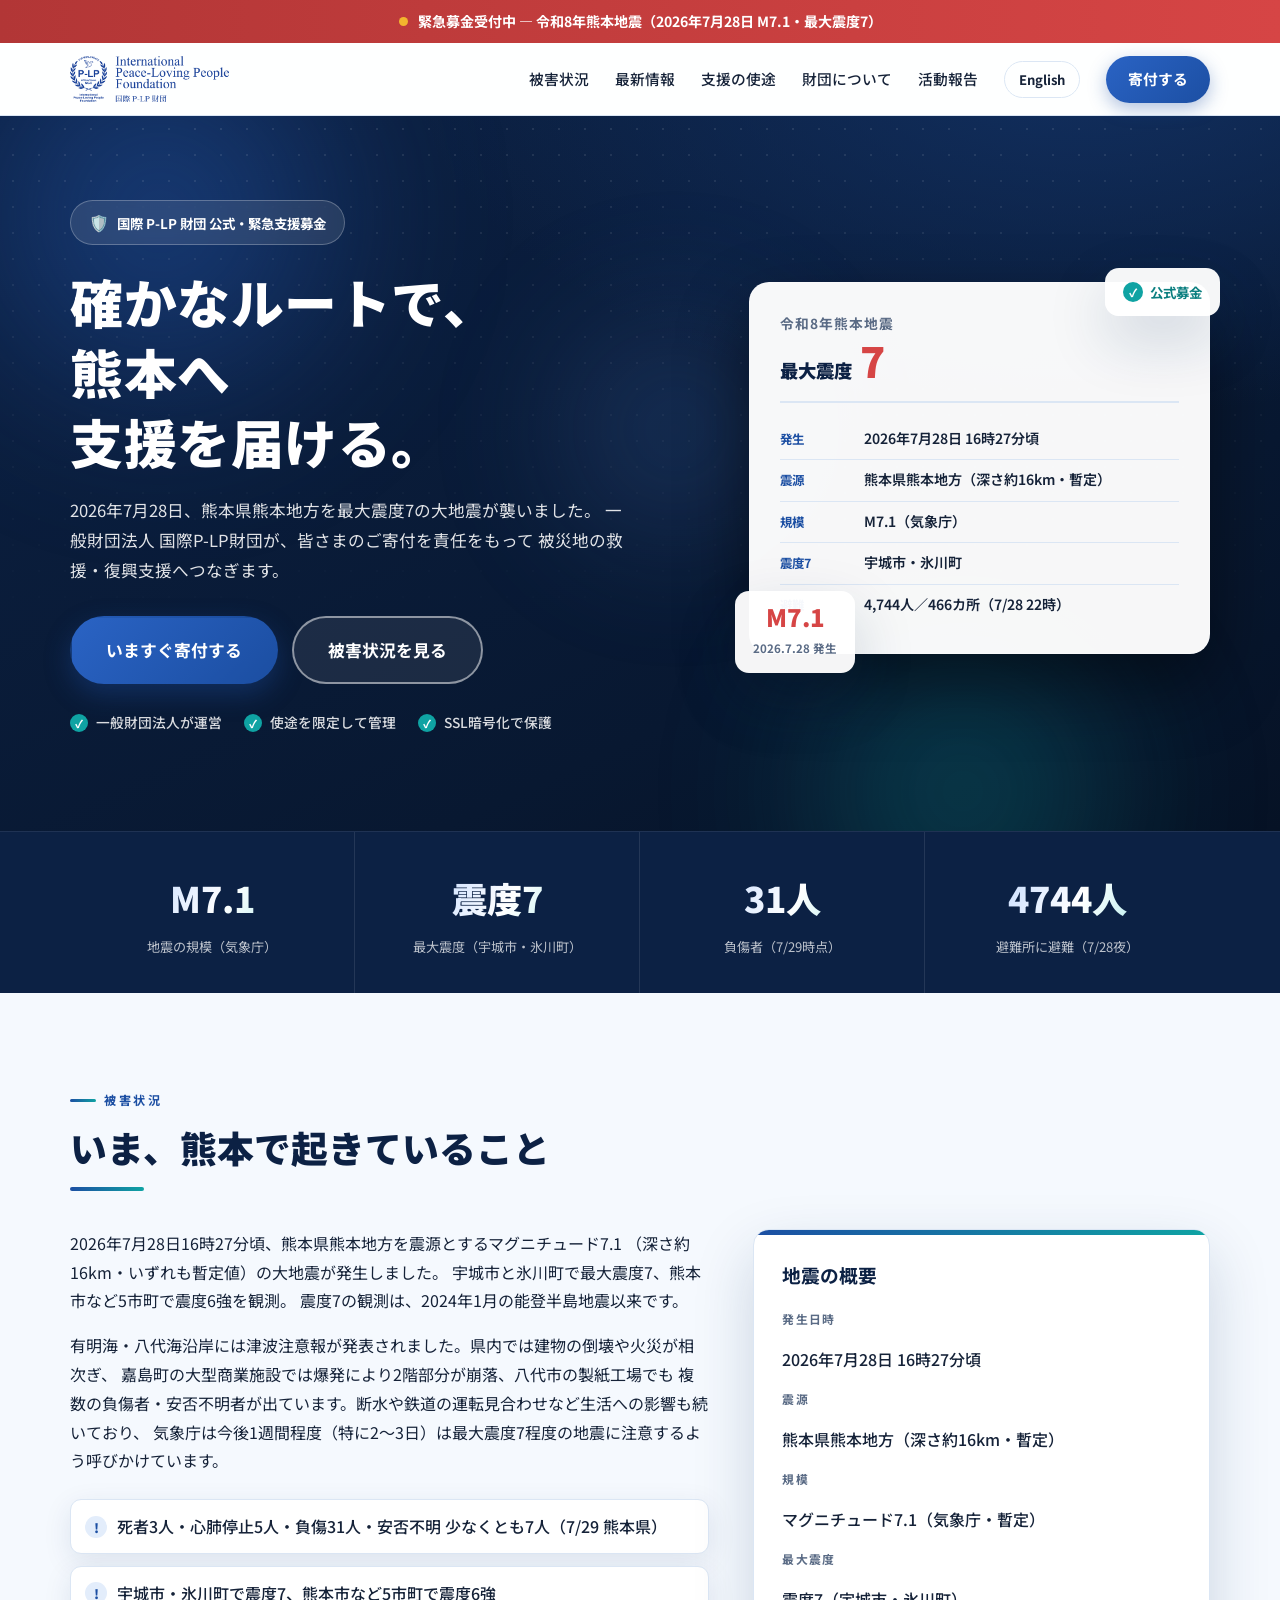
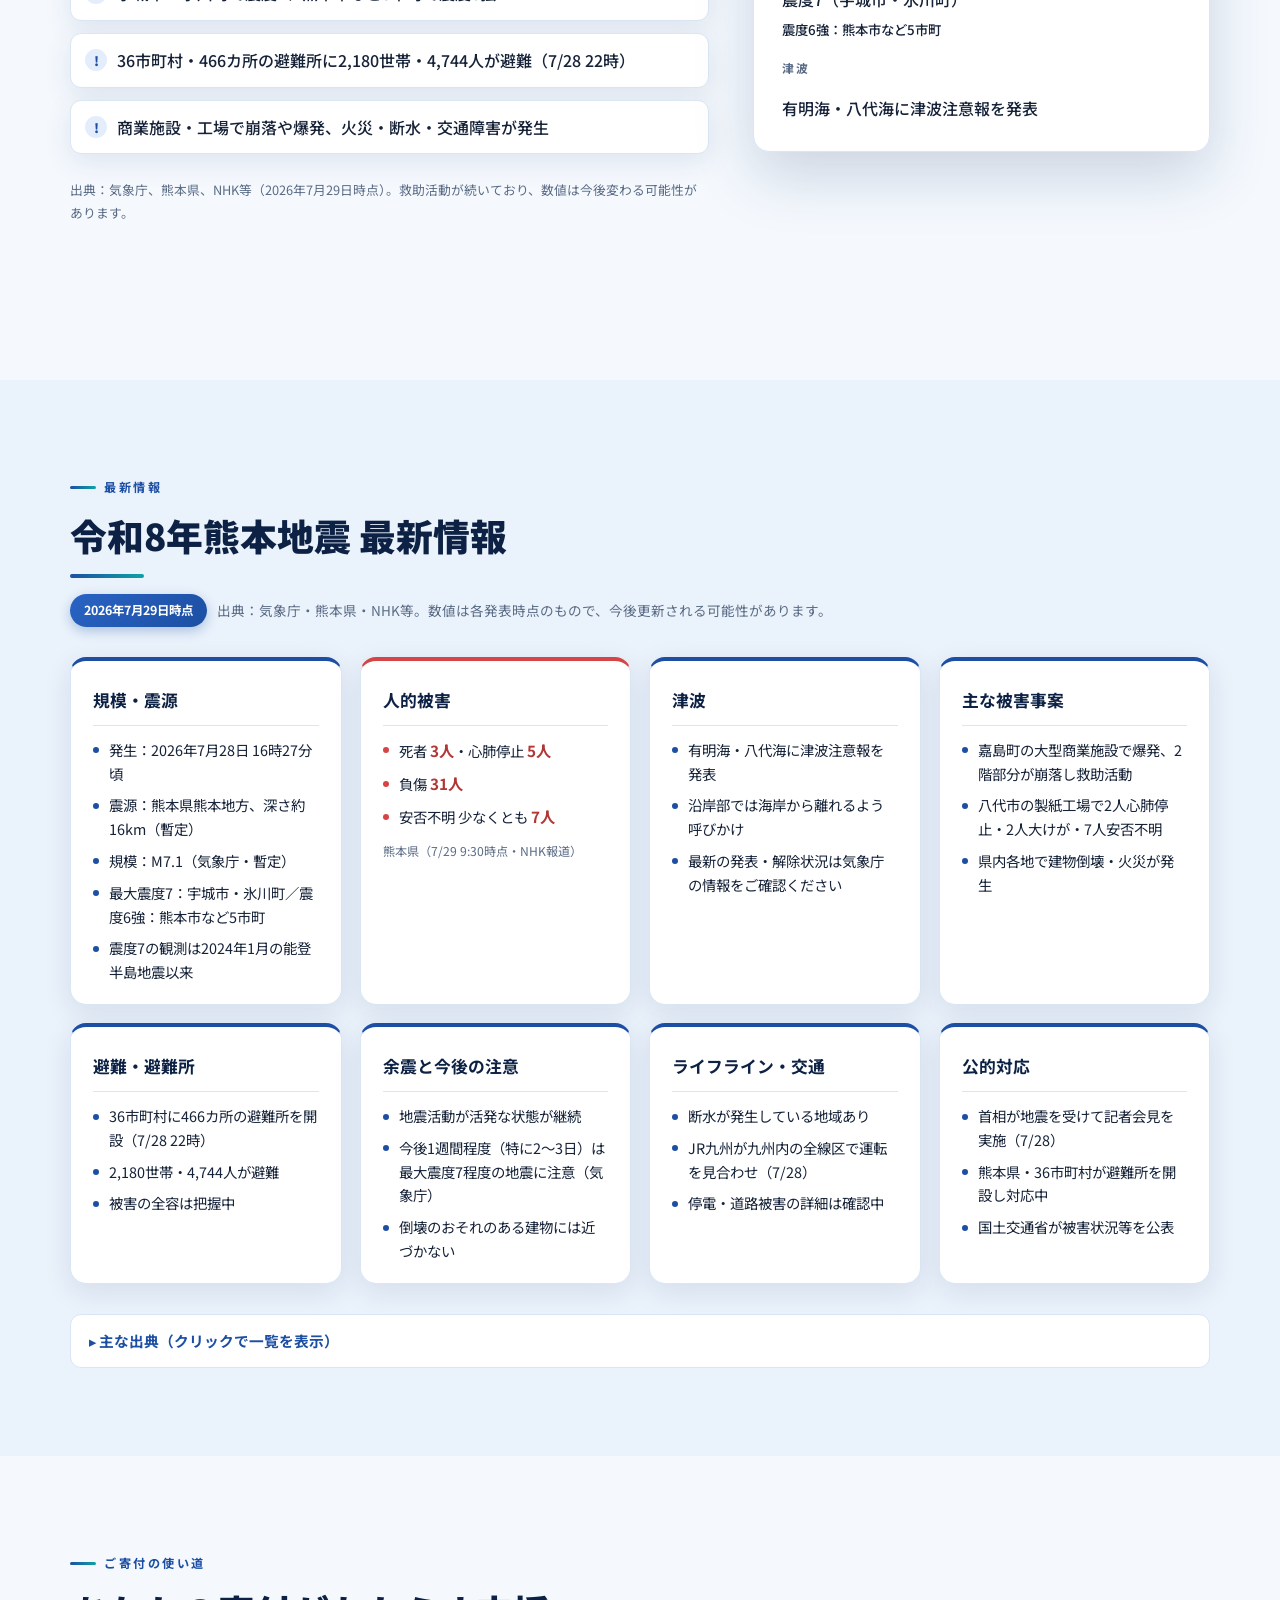
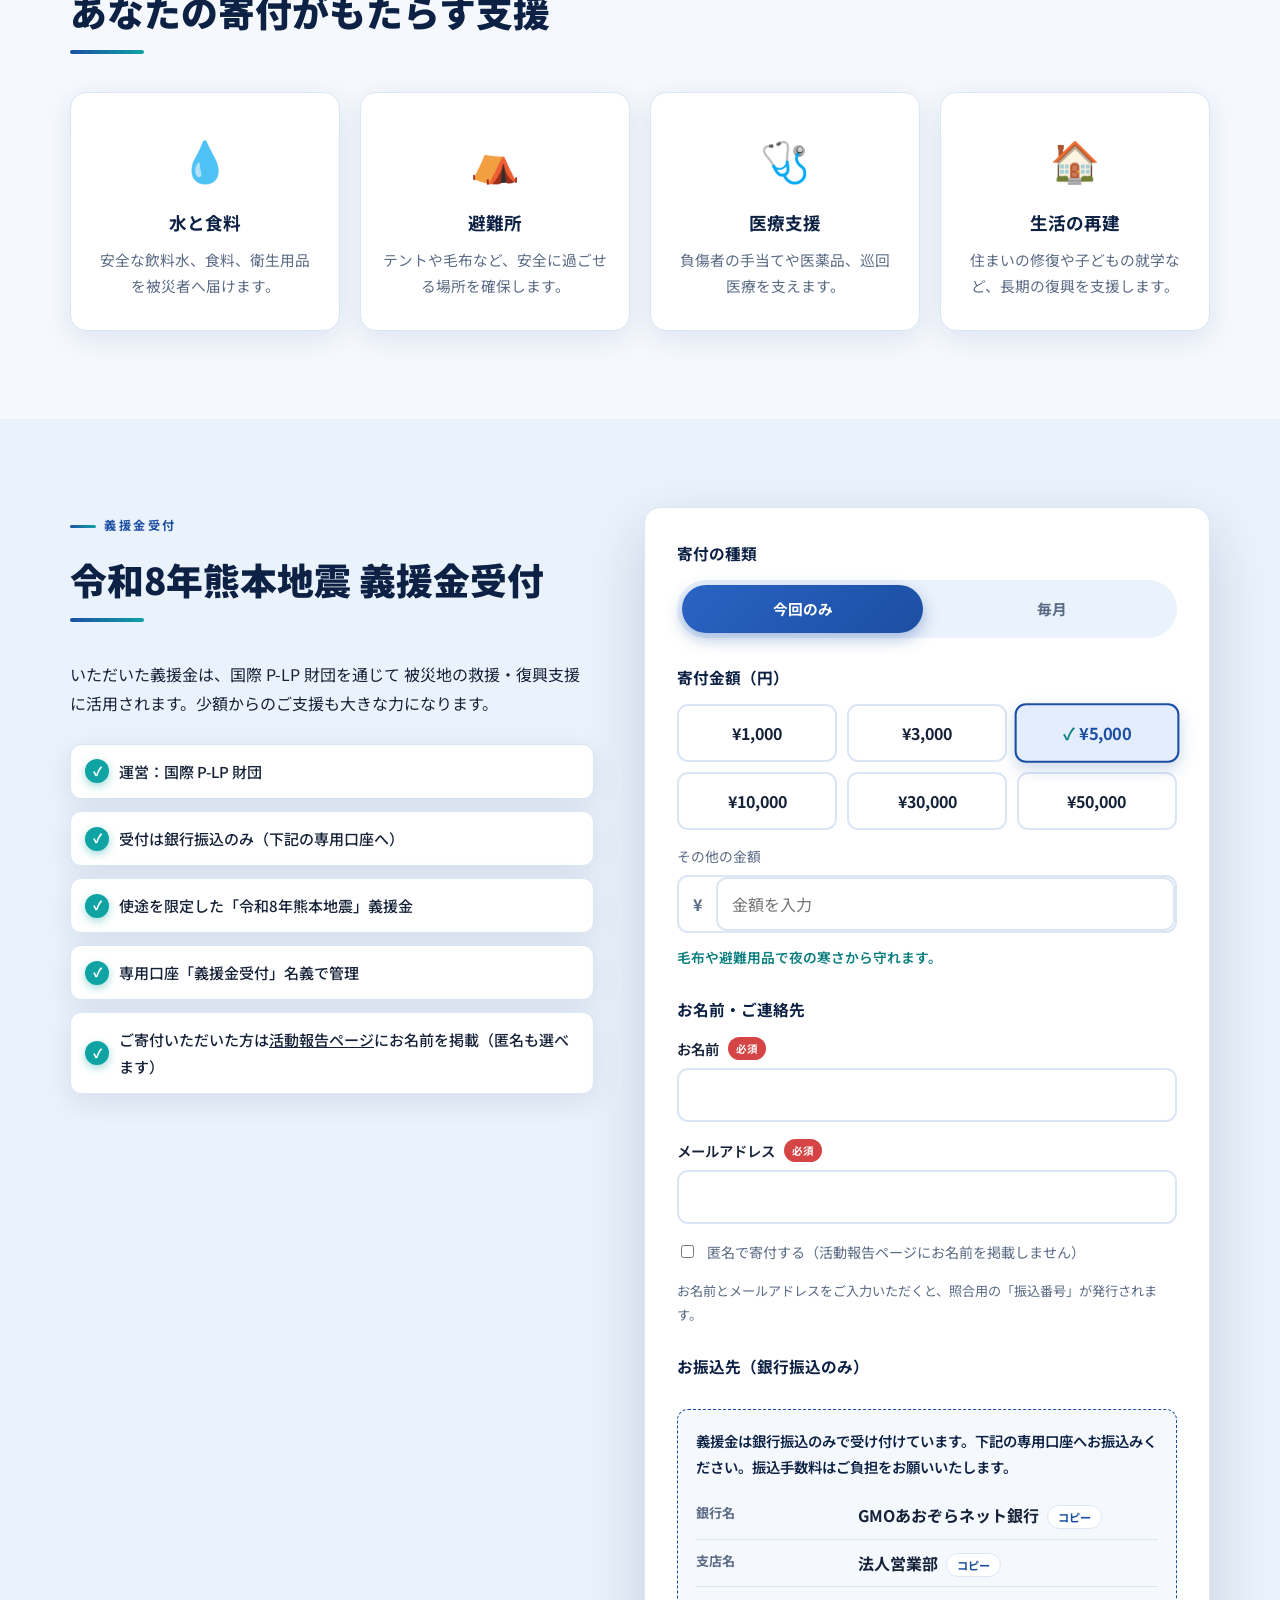
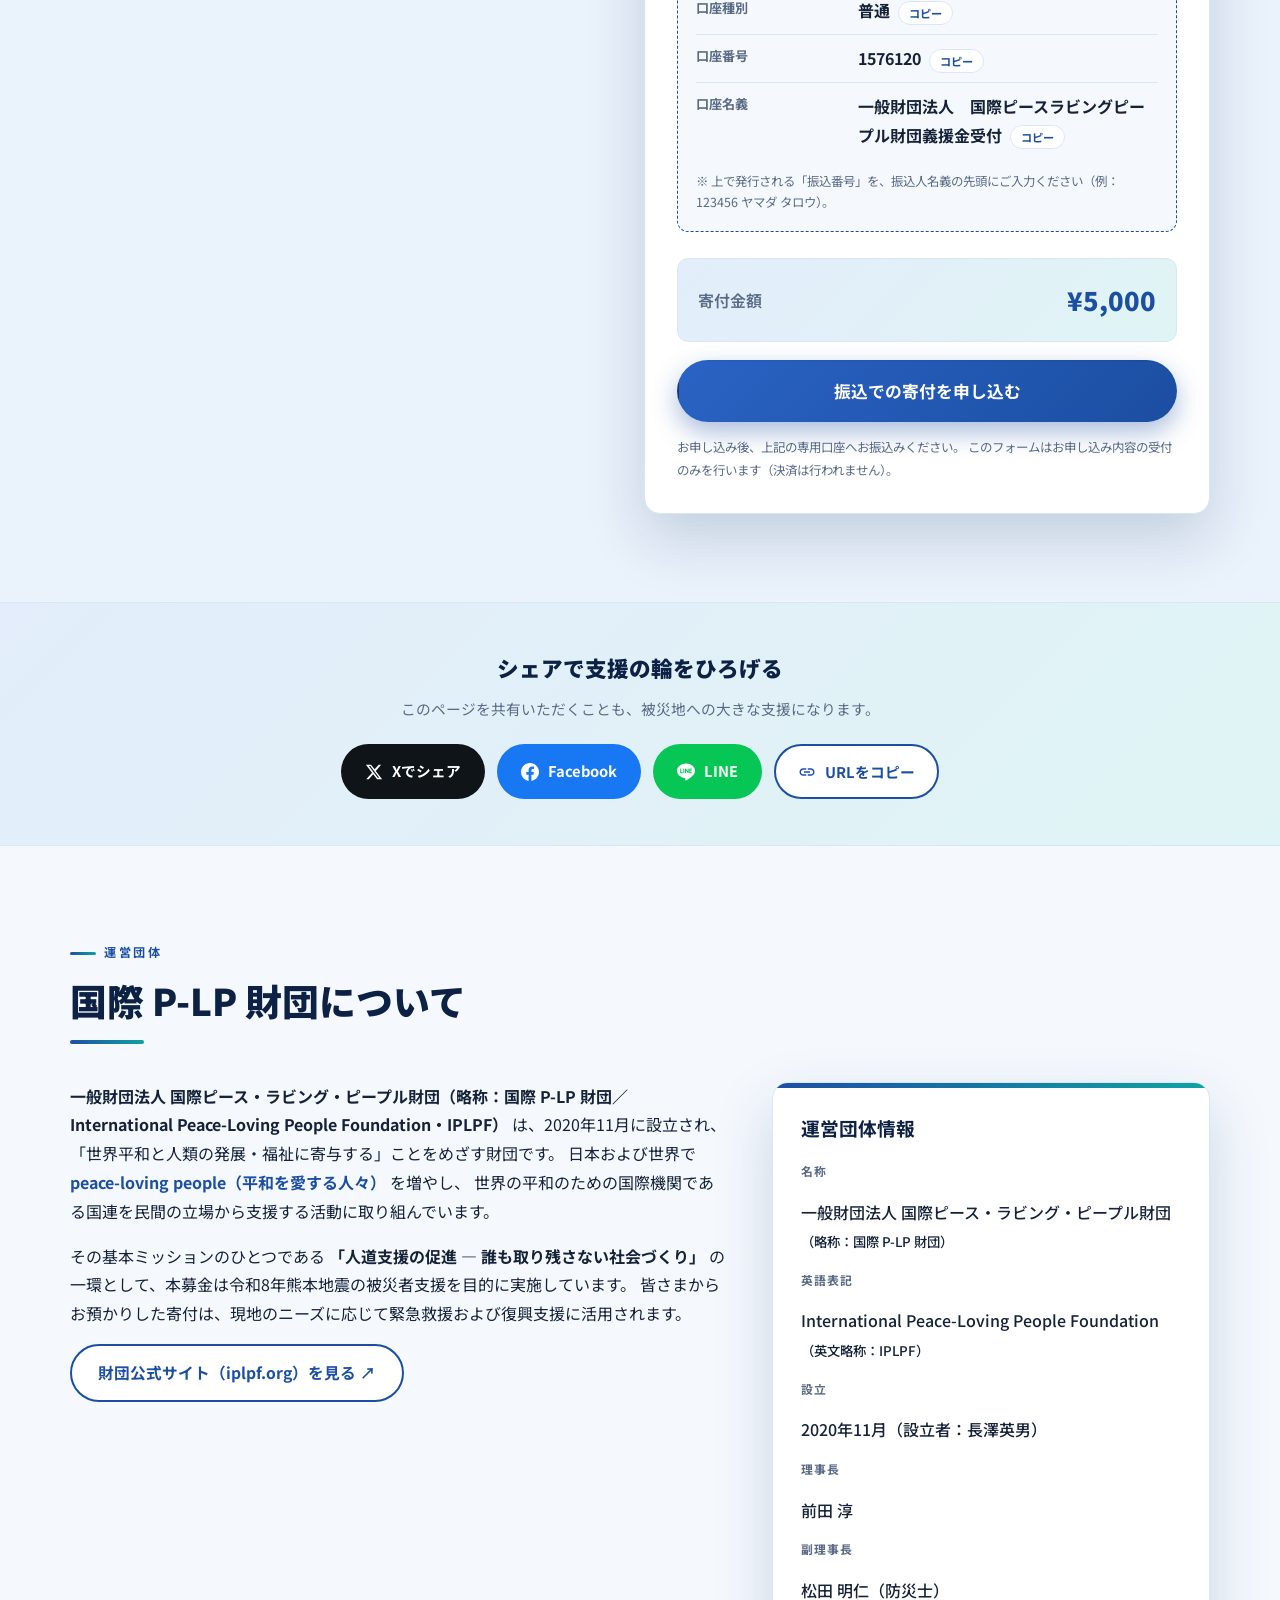
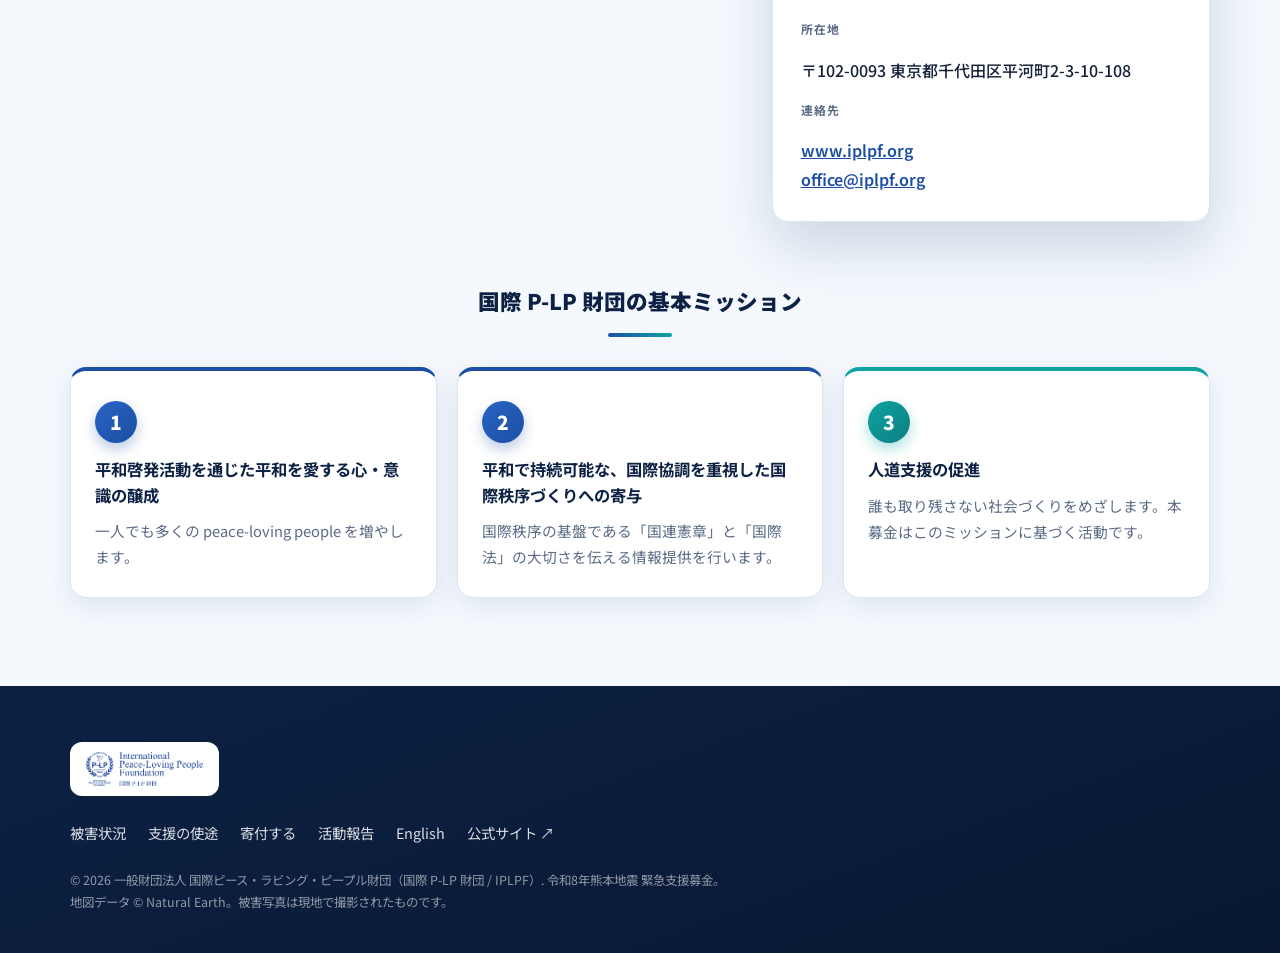
==== commit 708fac01: "英語ページ（en.html）を追加、海外SNS向けの訴求に対応 - 全セクションを英訳した en.html を新設（状況・使途・振込での寄付・   振込番号・団体情報・シェア・完了モーダル） - 日本" ====
--- a/index.html
+++ b/index.html
@@ -12,6 +12,10 @@
   <meta property="og:image" content="assets/images/logo.png" />
   <meta property="og:type" content="website" />
   <meta property="og:locale" content="ja_JP" />
+  <meta property="og:locale:alternate" content="en_US" />
+
+  <link rel="alternate" hreflang="ja" href="index.html" />
+  <link rel="alternate" hreflang="en" href="en.html" />
 
   <link rel="preconnect" href="https://fonts.googleapis.com" />
   <link rel="preconnect" href="https://fonts.gstatic.com" crossorigin />
@@ -37,6 +41,7 @@
         <a href="#use">支援の使途</a>
         <a href="#about">財団について</a>
         <a href="report.html">活動報告</a>
+        <a href="en.html" class="lang-link" lang="en">English</a>
         <a class="nav-cta" href="#donate">寄付する</a>
       </nav>
     </div>
@@ -512,6 +517,7 @@
         <a href="#use">支援の使途</a>
         <a href="#donate">寄付する</a>
         <a href="report.html">活動報告</a>
+        <a href="en.html" lang="en">English</a>
         <a href="https://iplpf.org/" target="_blank" rel="noopener noreferrer">公式サイト ↗</a>
       </nav>
       <p class="footer-note">
--- a/css/style.css
+++ b/css/style.css
@@ -230,6 +230,16 @@
 .site-nav a:not(.nav-cta).is-active::after { right: 0; }
 .site-nav a:hover { color: var(--brand); }
 .site-nav a:not(.nav-cta).is-active { color: var(--brand); font-weight: 700; }
+
+.lang-link {
+  border: 1.5px solid var(--line);
+  border-radius: 999px;
+  padding: 6px 14px;
+  font-size: 0.82rem !important;
+  font-weight: 700 !important;
+}
+.lang-link:hover { border-color: var(--brand); }
+.lang-link::after { display: none !important; }
 
 .nav-cta {
   background: linear-gradient(135deg, var(--brand-600), var(--brand));
@@ -1144,6 +1154,7 @@
 .share-x { background: #0f1419; }
 .share-facebook { background: #1877f2; }
 .share-line { background: #06c755; }
+.share-whatsapp { background: #25d366; }
 .share-copy {
   background: var(--card);
   color: var(--brand);
@@ -1407,7 +1418,7 @@
 /* ===== レスポンシブ ===== */
 @media (max-width: 960px) {
   .site-nav { gap: 14px; }
-  .site-nav a:not(.nav-cta) { display: none; }
+  .site-nav a:not(.nav-cta):not(.lang-link) { display: none; }
   .hero-inner { grid-template-columns: 1fr; gap: 40px; padding: 60px 0 72px; }
   .hero-photo img { height: 320px; }
   .situation-layout,
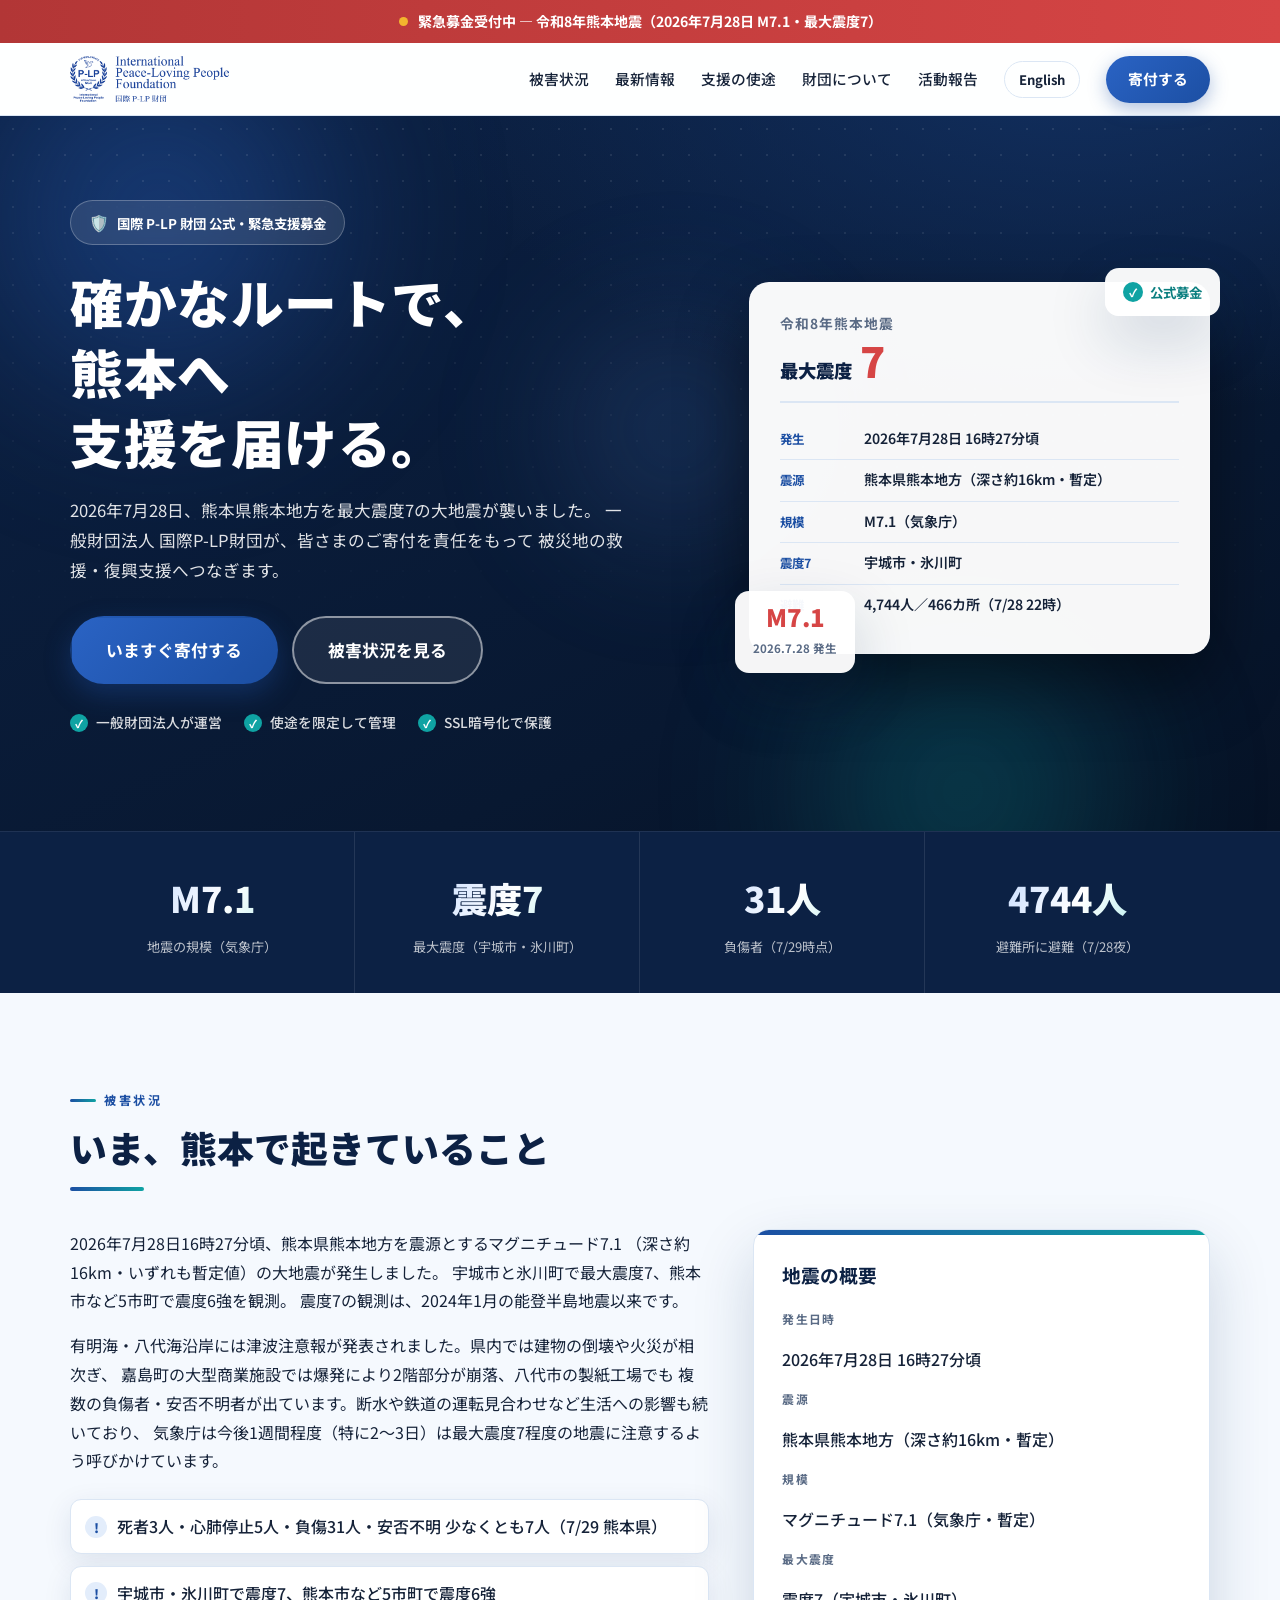
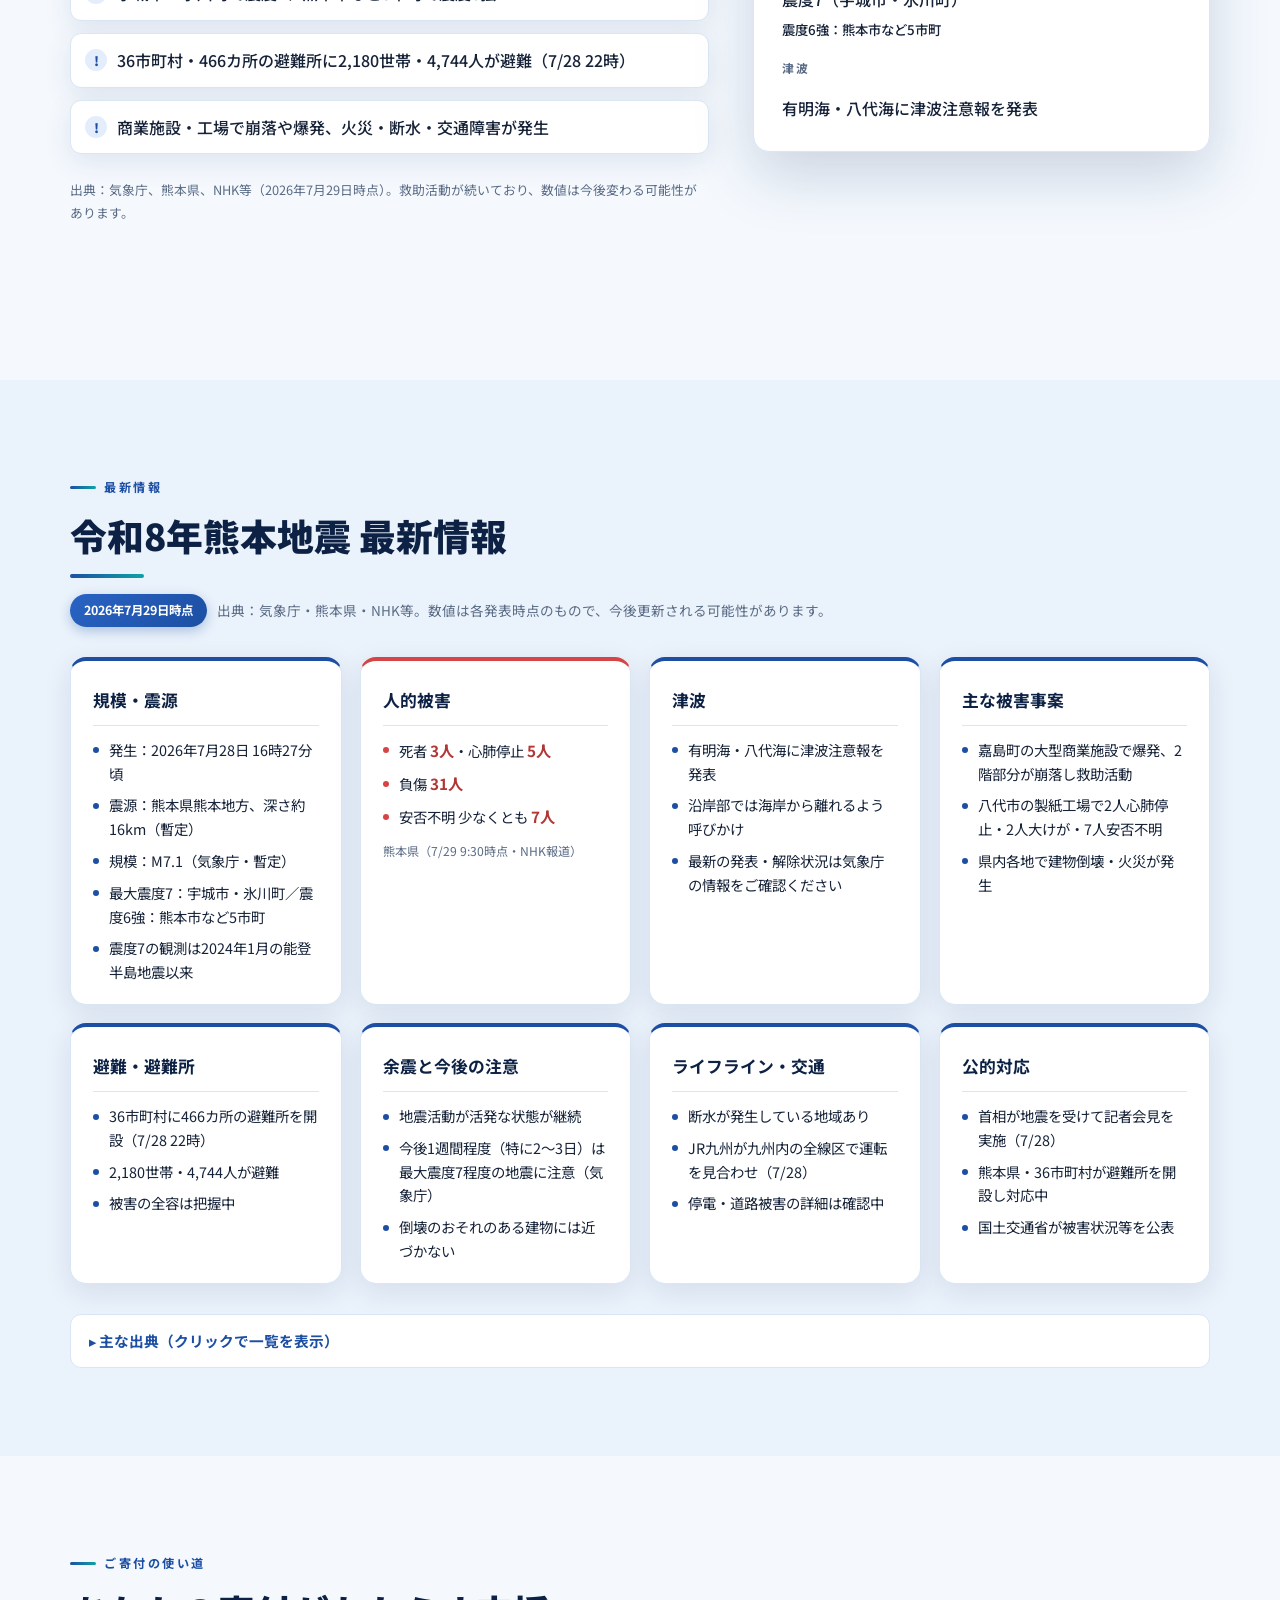
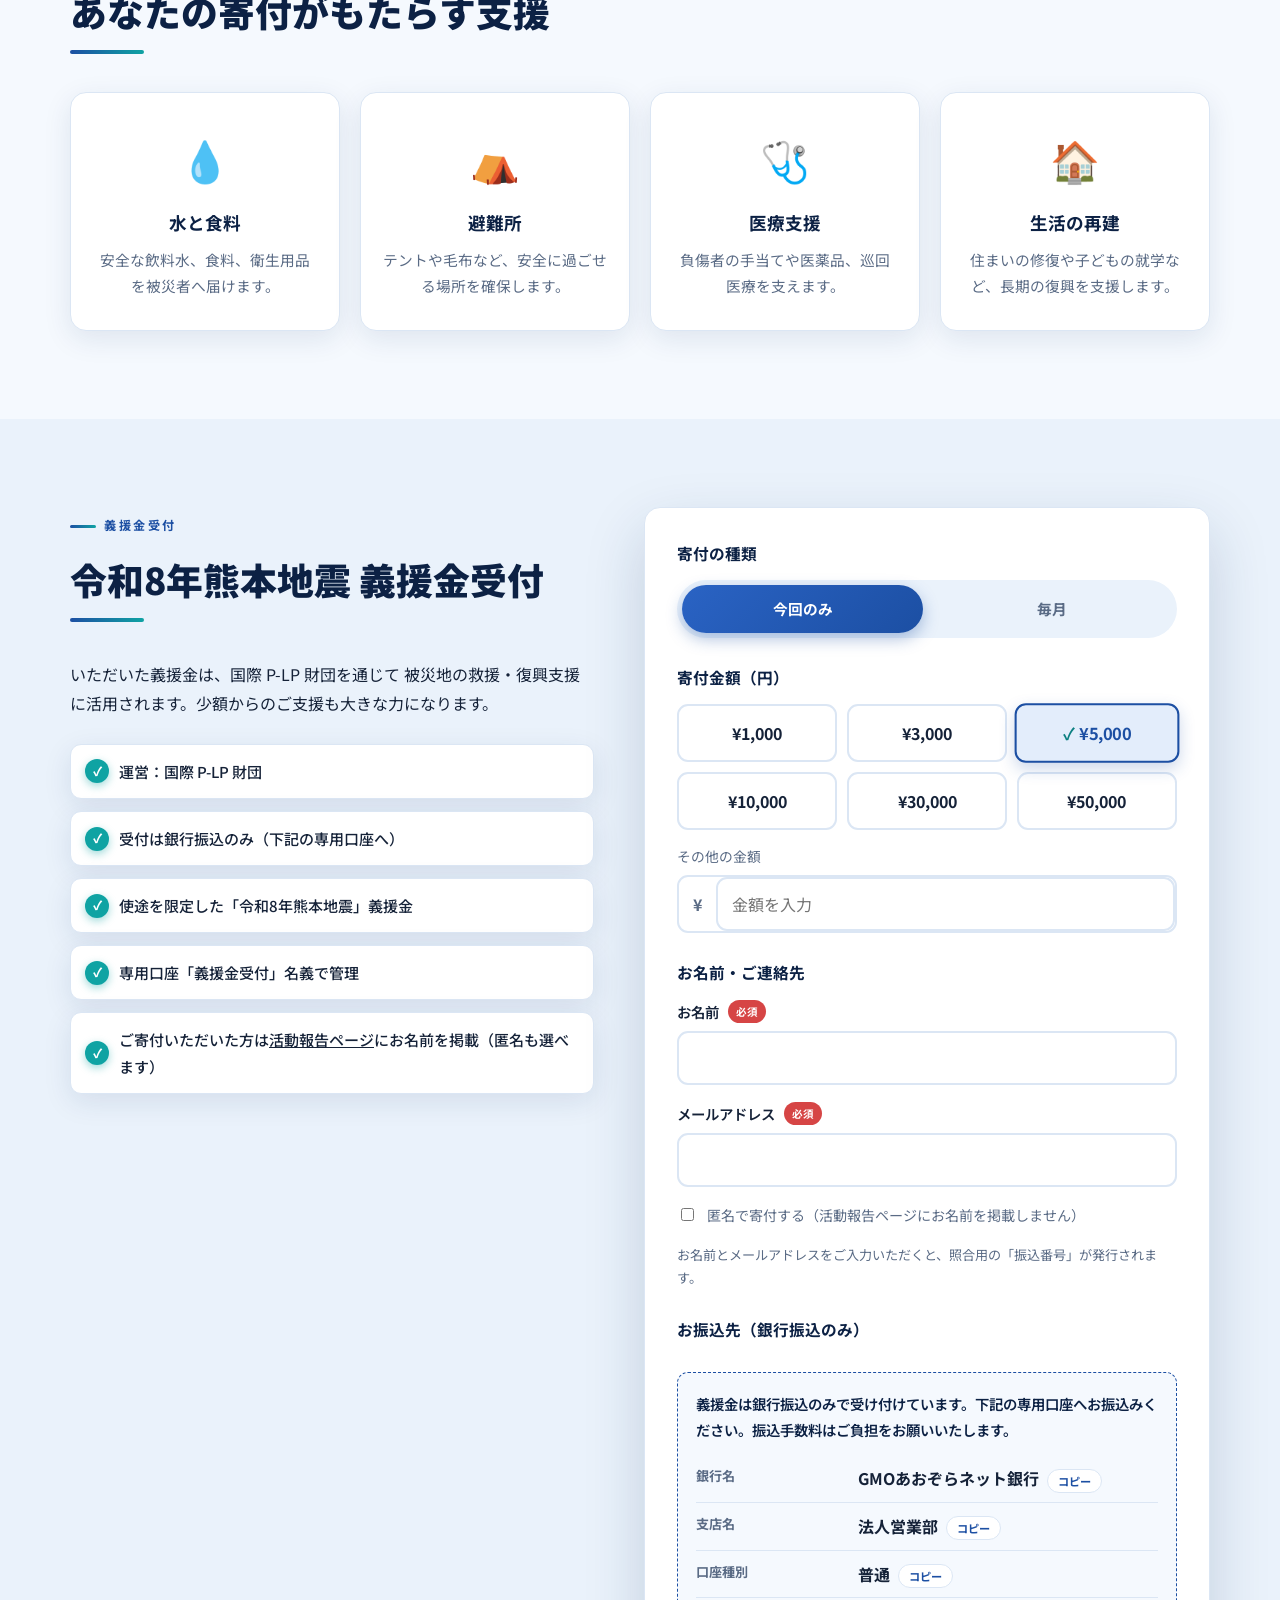
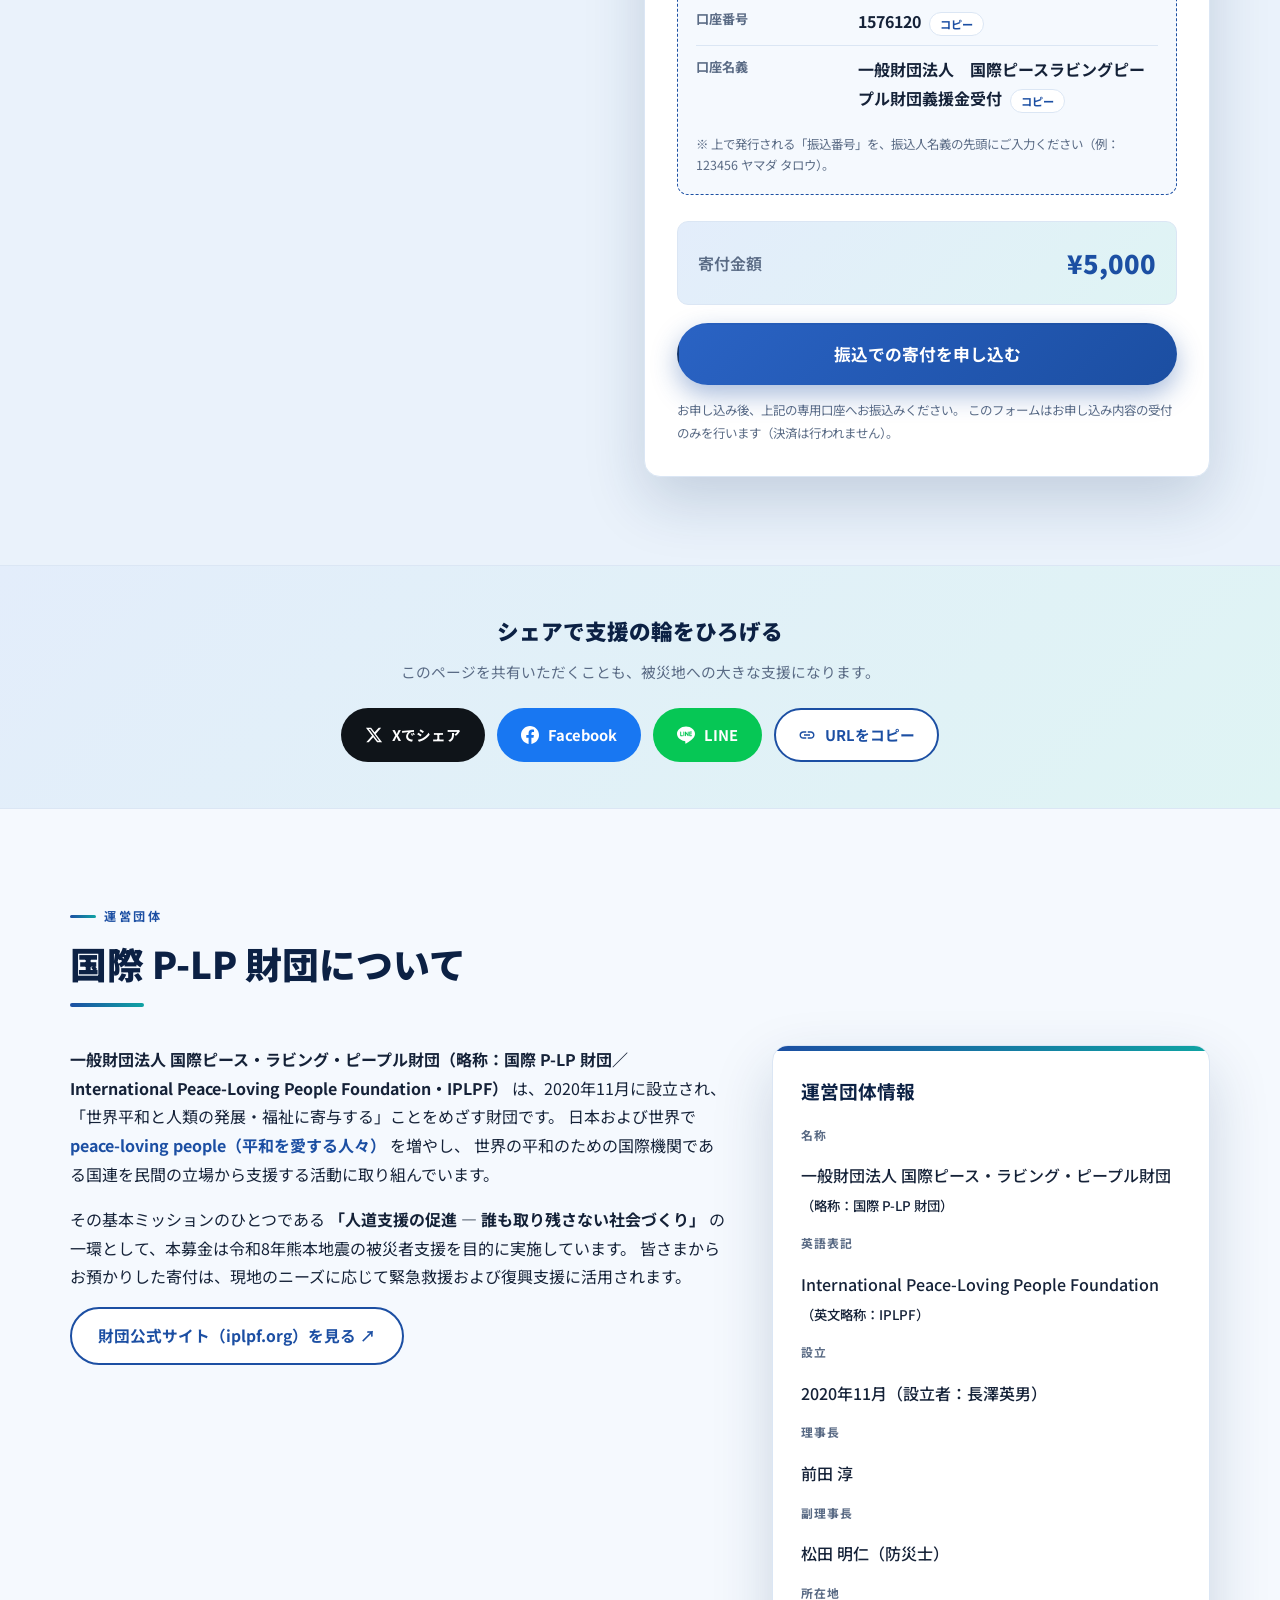
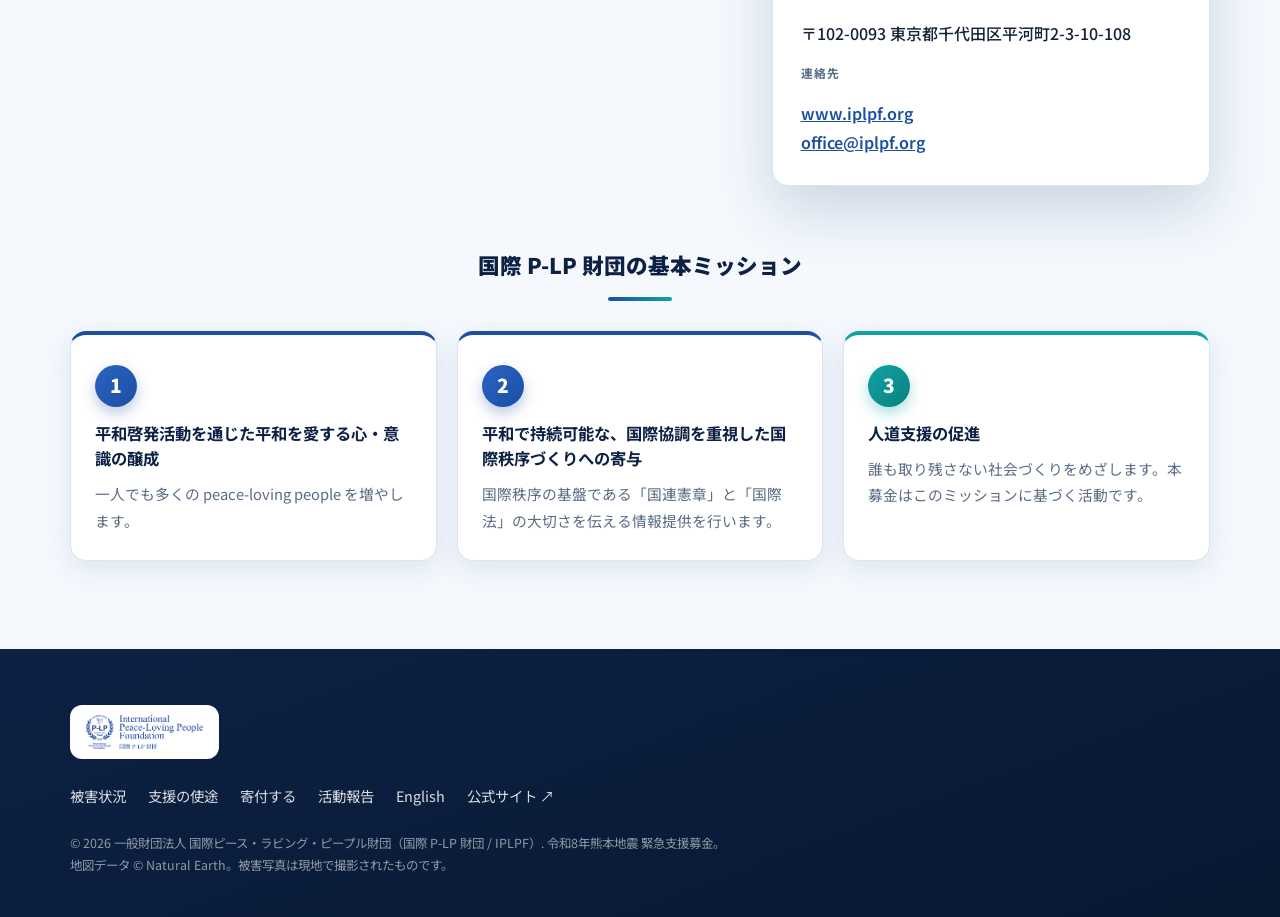
==== commit 486653df: "ご芳名2名を追加、金額選択時の支援イメージ表示を削除 - ご芳名に鹿戸正太郎様・竹崎和枝様を掲載（計3名） - 金額選択時の「〜が買えます」という支援イメージ案内を日英両ページから削除   （災害義援" ====
--- a/index.html
+++ b/index.html
@@ -347,7 +347,6 @@
               <input type="number" id="custom-amount" name="custom-amount" min="100" step="100" inputmode="numeric" placeholder="金額を入力" />
             </div>
           </div>
-          <p class="amount-hint" id="amount-impact"></p>
         </fieldset>
 
         <fieldset>
--- a/css/style.css
+++ b/css/style.css
@@ -908,7 +908,6 @@
 .input-prefix input { border: none; padding: 13px 12px 13px 0; flex: 1; font-family: inherit; font-size: 1rem; background: transparent; }
 .input-prefix input:focus { outline: none; }
 .input-prefix:focus-within { border-color: var(--brand); box-shadow: 0 0 0 4px var(--brand-soft); }
-.amount-hint { font-size: 0.86rem; color: var(--teal-dark); font-weight: 600; min-height: 1.4em; margin: 12px 0 0; }
 
 /* 入力欄 */
 .field { margin-bottom: 16px; }
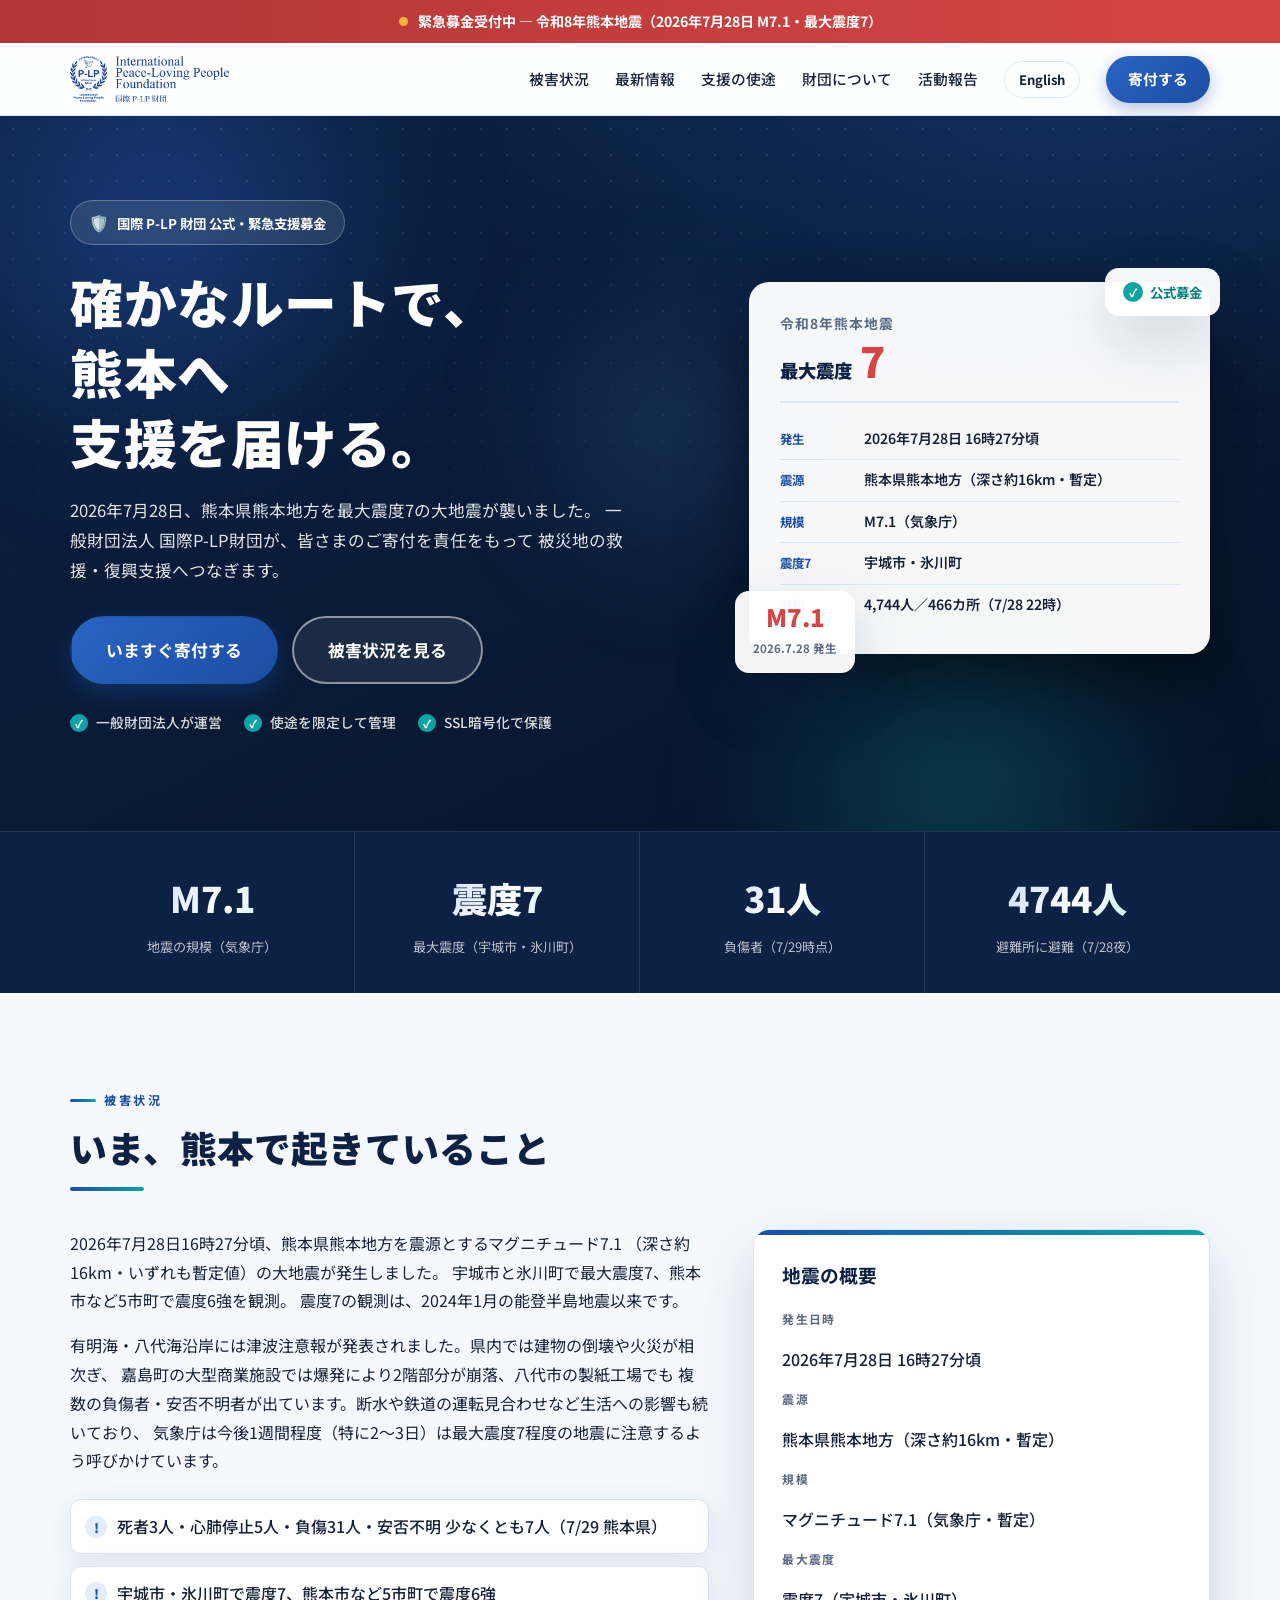
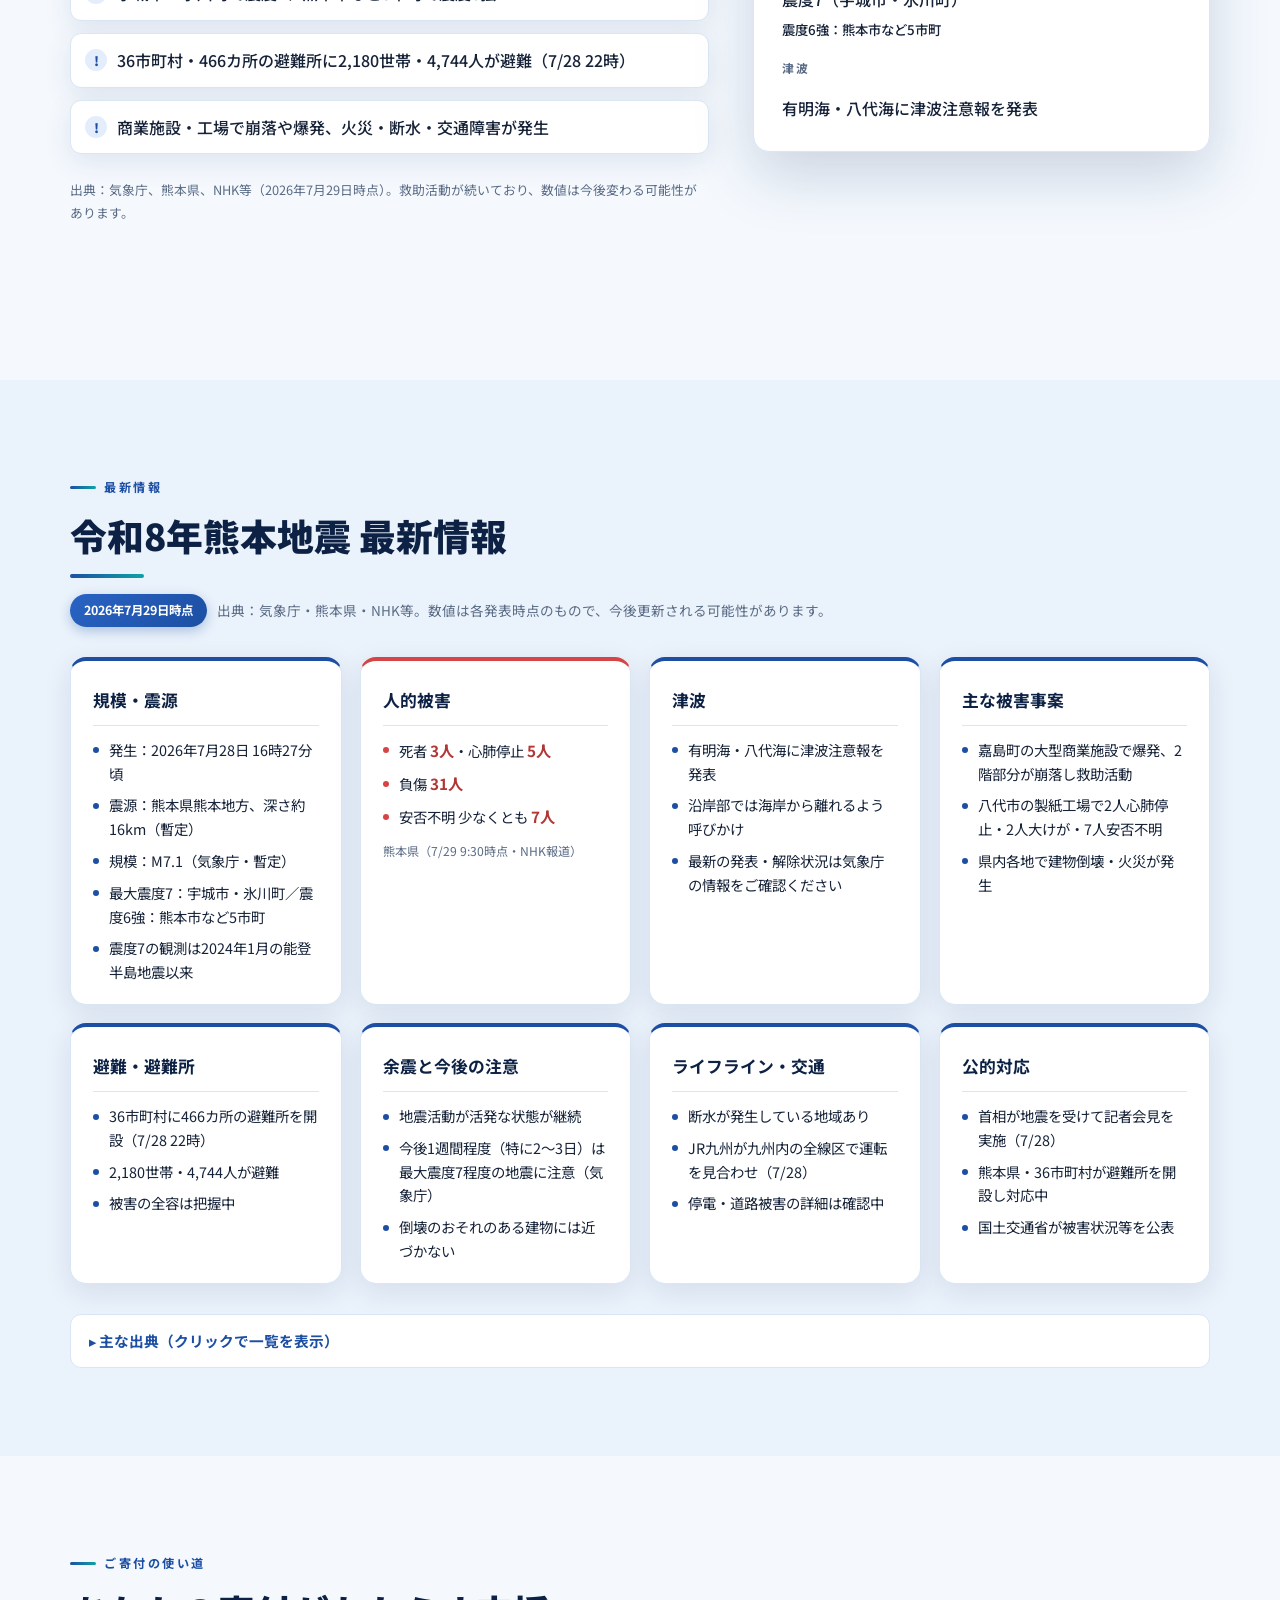
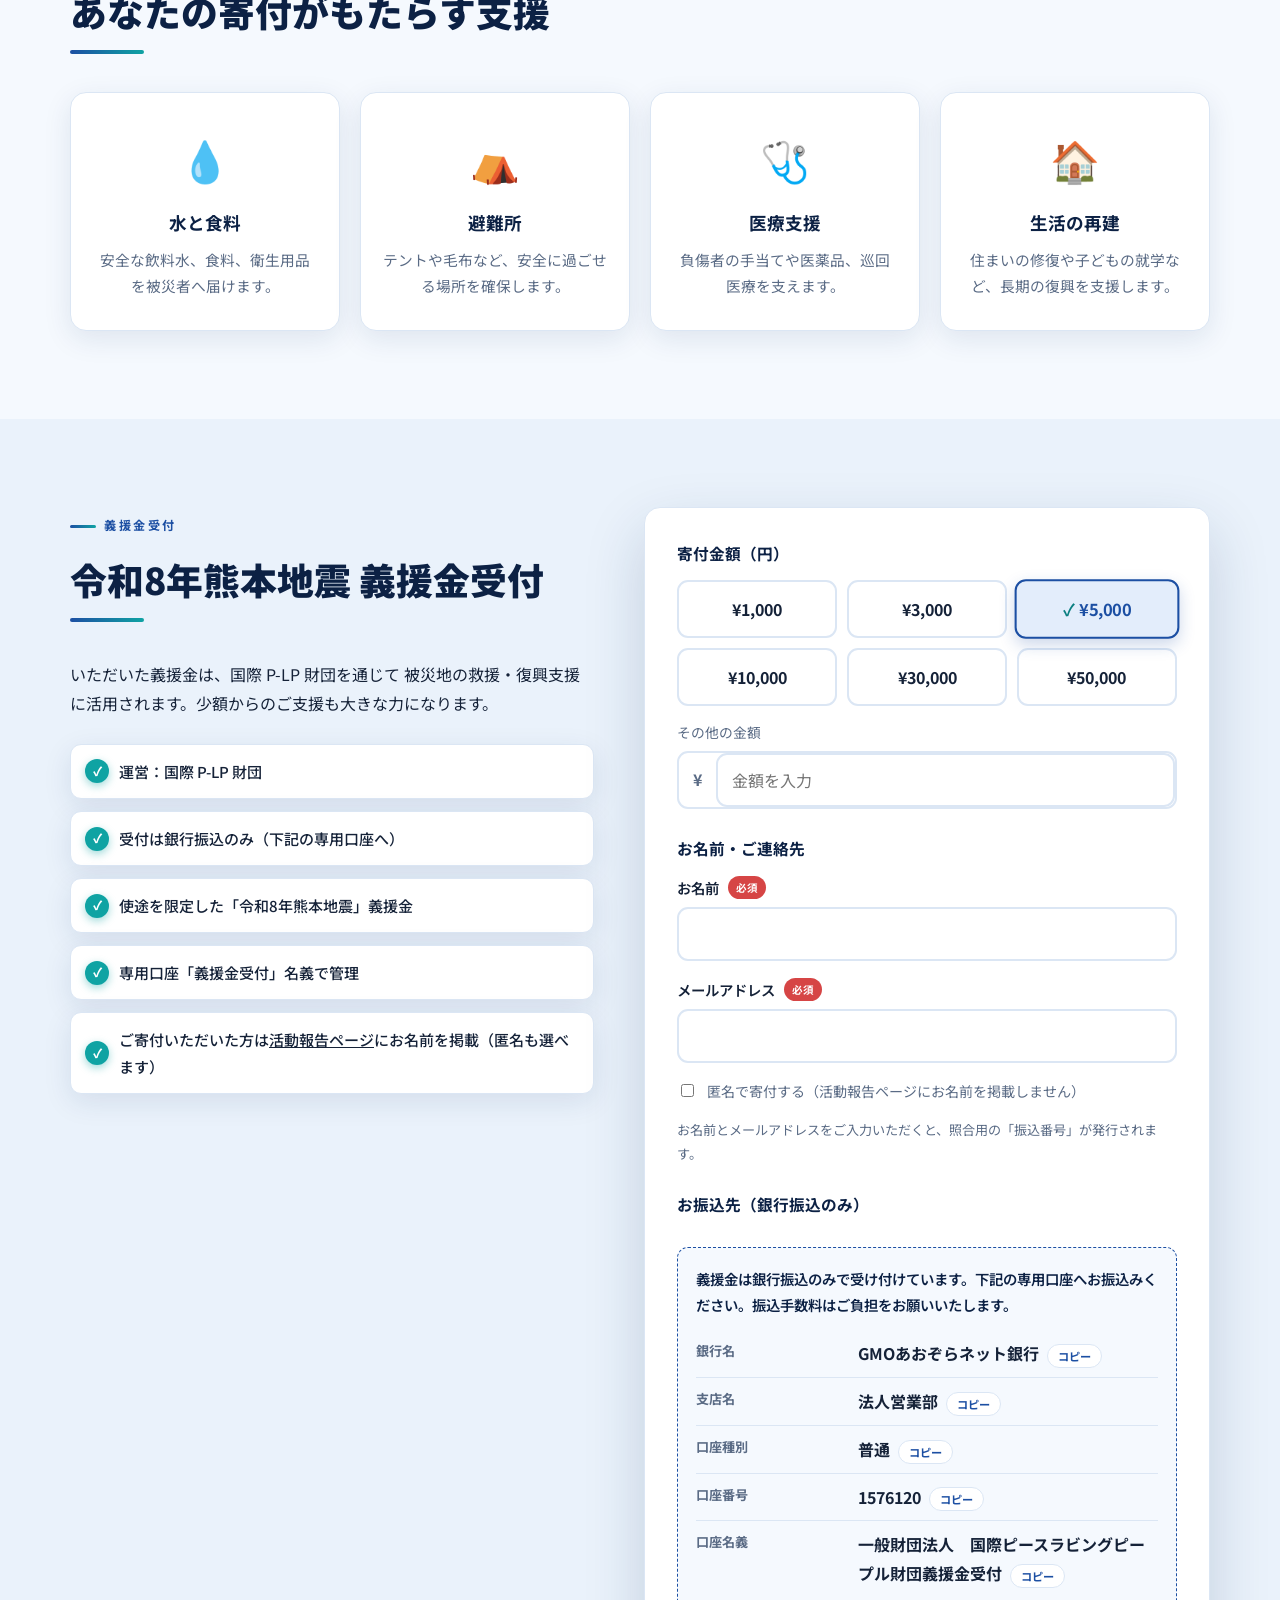
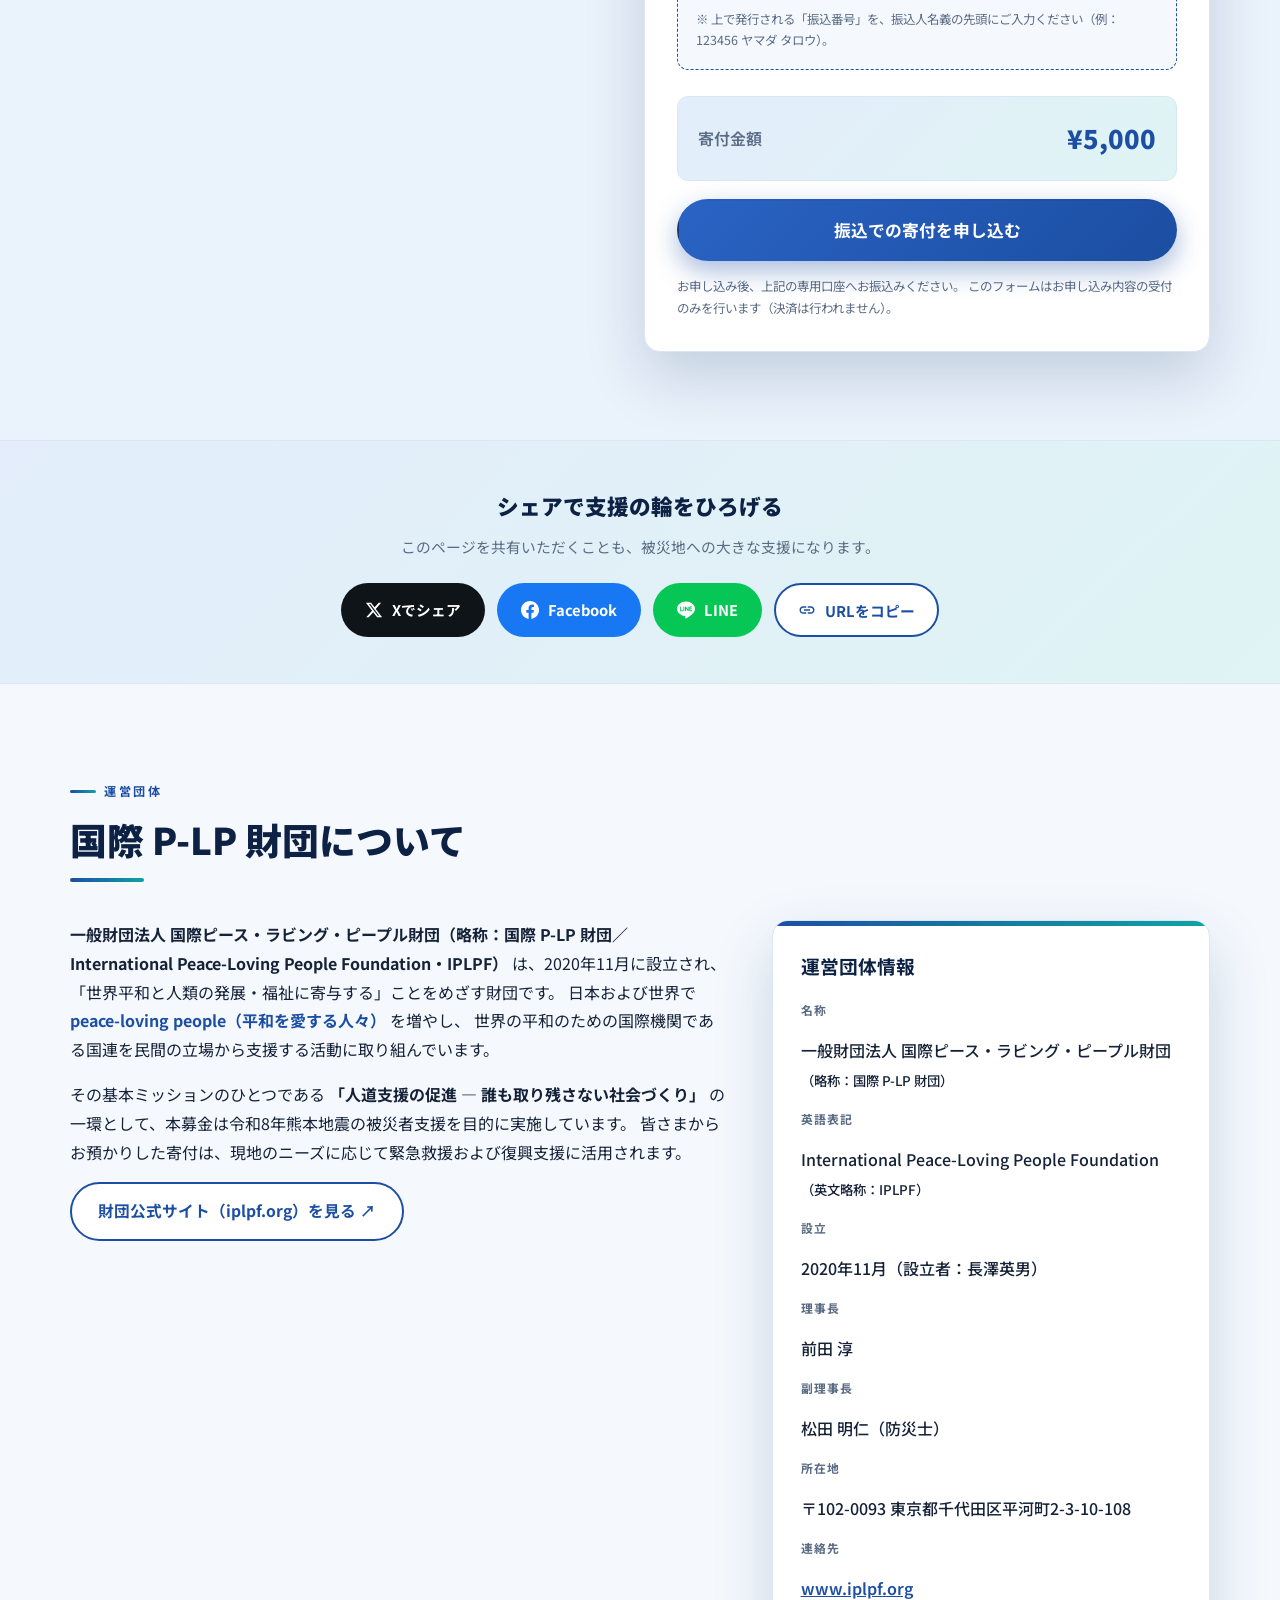
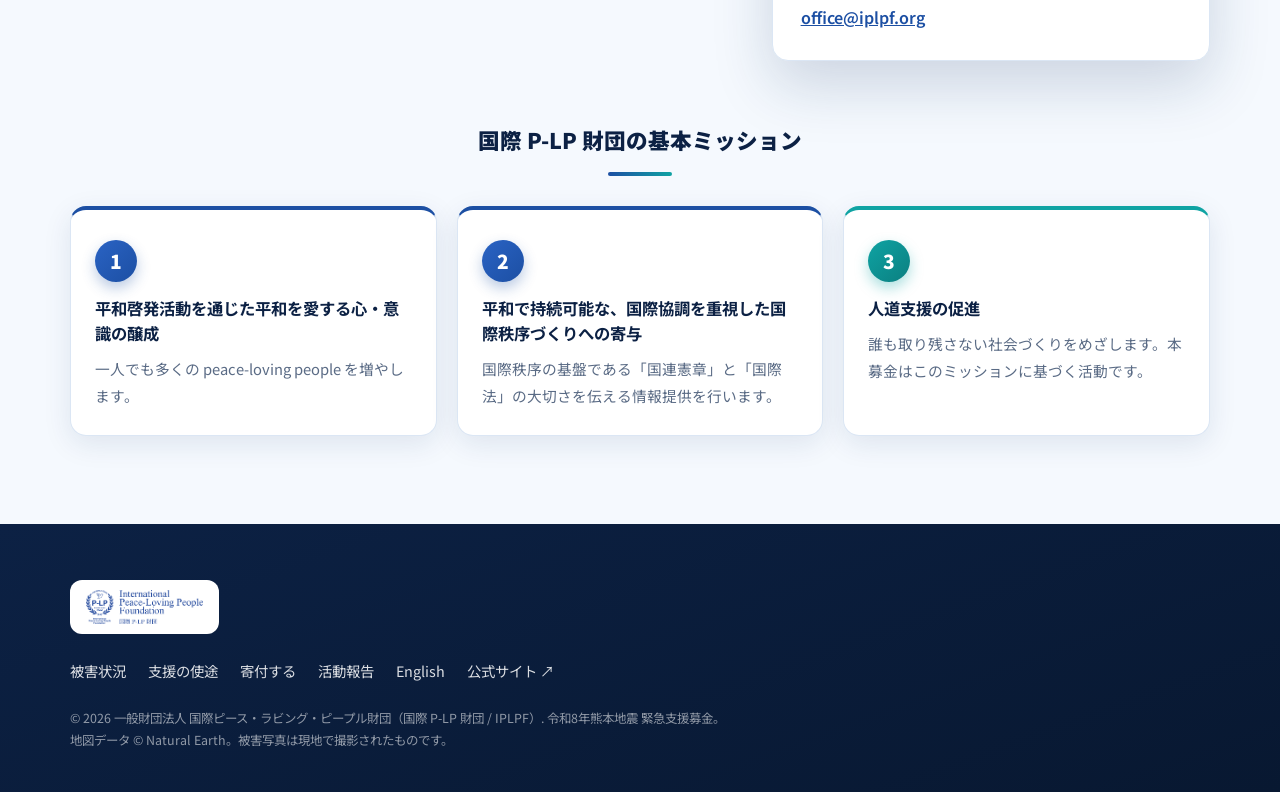
==== commit 769e69e2: "寄付の種類（今回のみ／毎月）の選択を削除 - 日英両ページから「寄付の種類」フィールドセットを削除 - main.js から頻度の判定・記録・完了メッセージの文言を撤去   （英語版の完了メッセージ関" ====
--- a/index.html
+++ b/index.html
@@ -320,16 +320,6 @@
       </div>
 
       <form class="donate-card" id="donation-form" novalidate>
-        <fieldset>
-          <legend>寄付の種類</legend>
-          <div class="toggle-group" role="group" aria-label="寄付の種類">
-            <input type="radio" name="frequency" id="freq-once" value="once" checked />
-            <label for="freq-once">今回のみ</label>
-            <input type="radio" name="frequency" id="freq-monthly" value="monthly" />
-            <label for="freq-monthly">毎月</label>
-          </div>
-        </fieldset>
-
         <fieldset>
           <legend>寄付金額（円）</legend>
           <div class="amount-grid" role="group" aria-label="寄付金額">
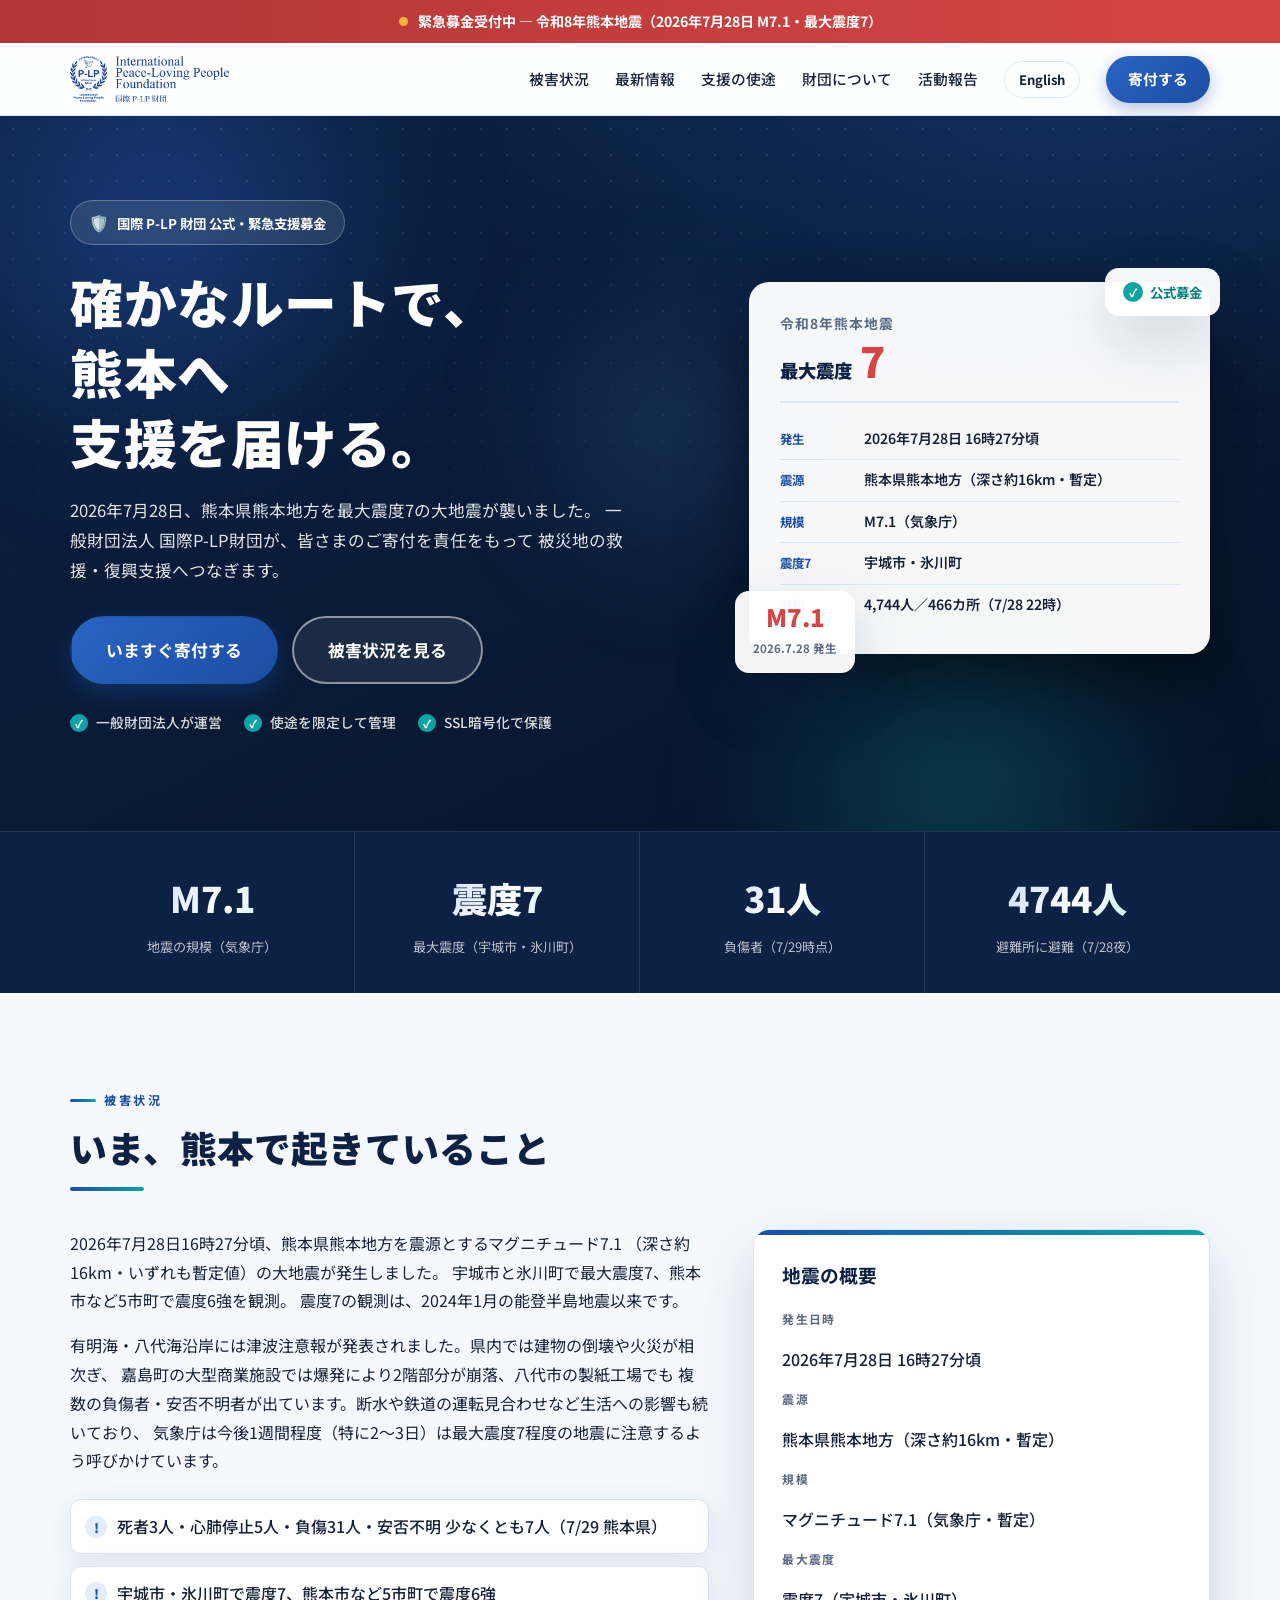
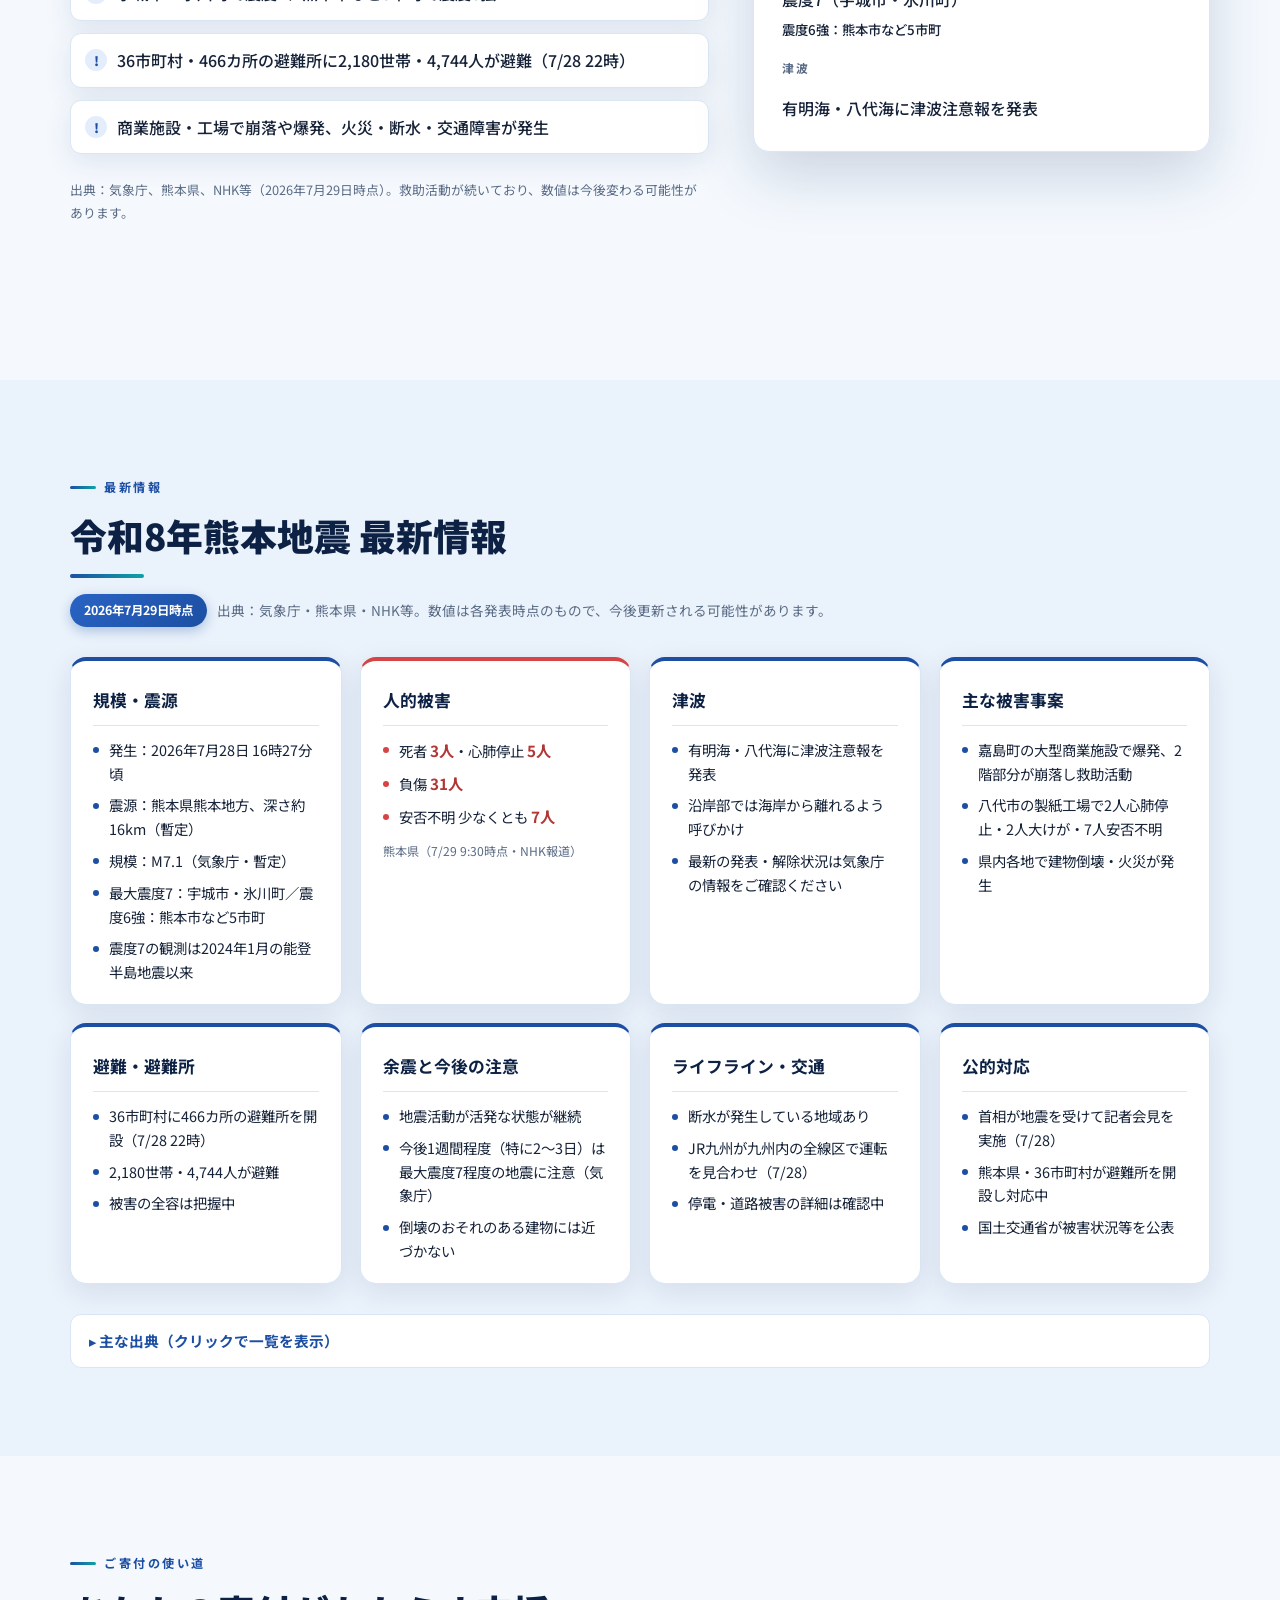
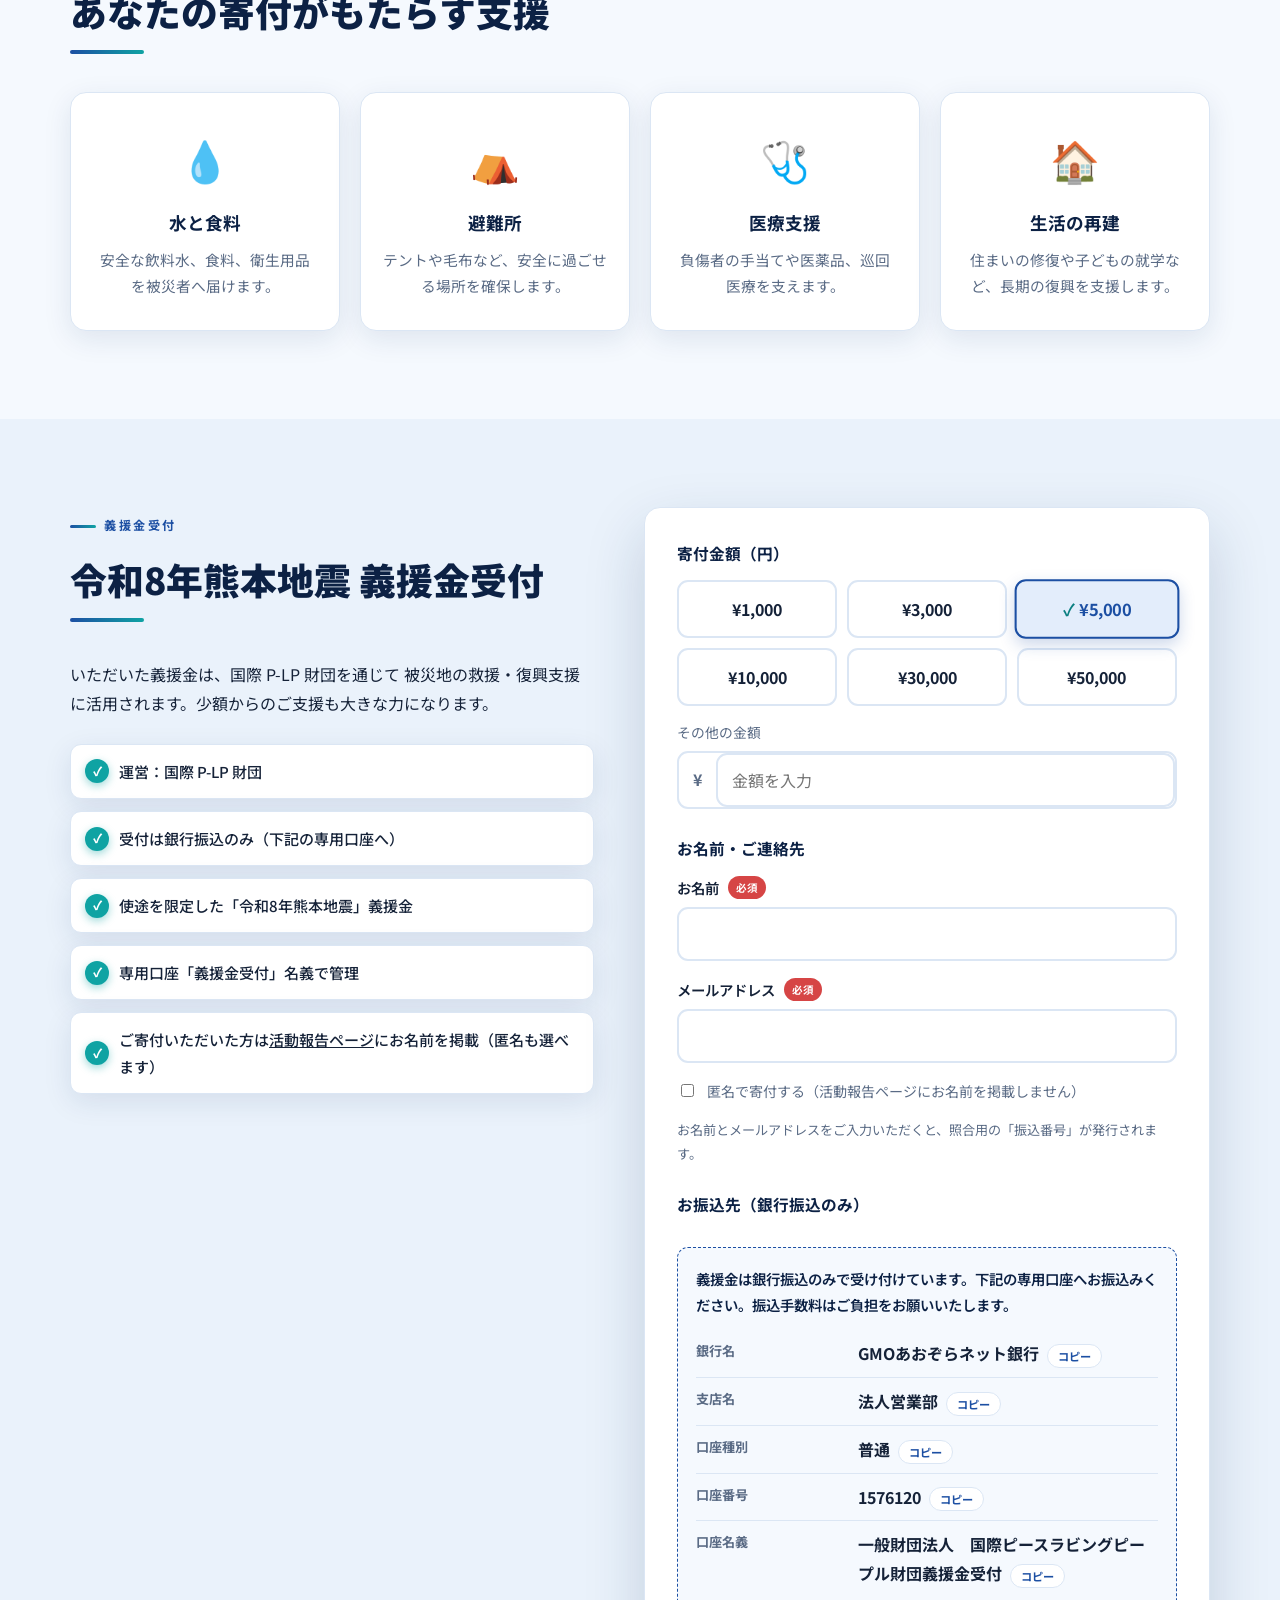
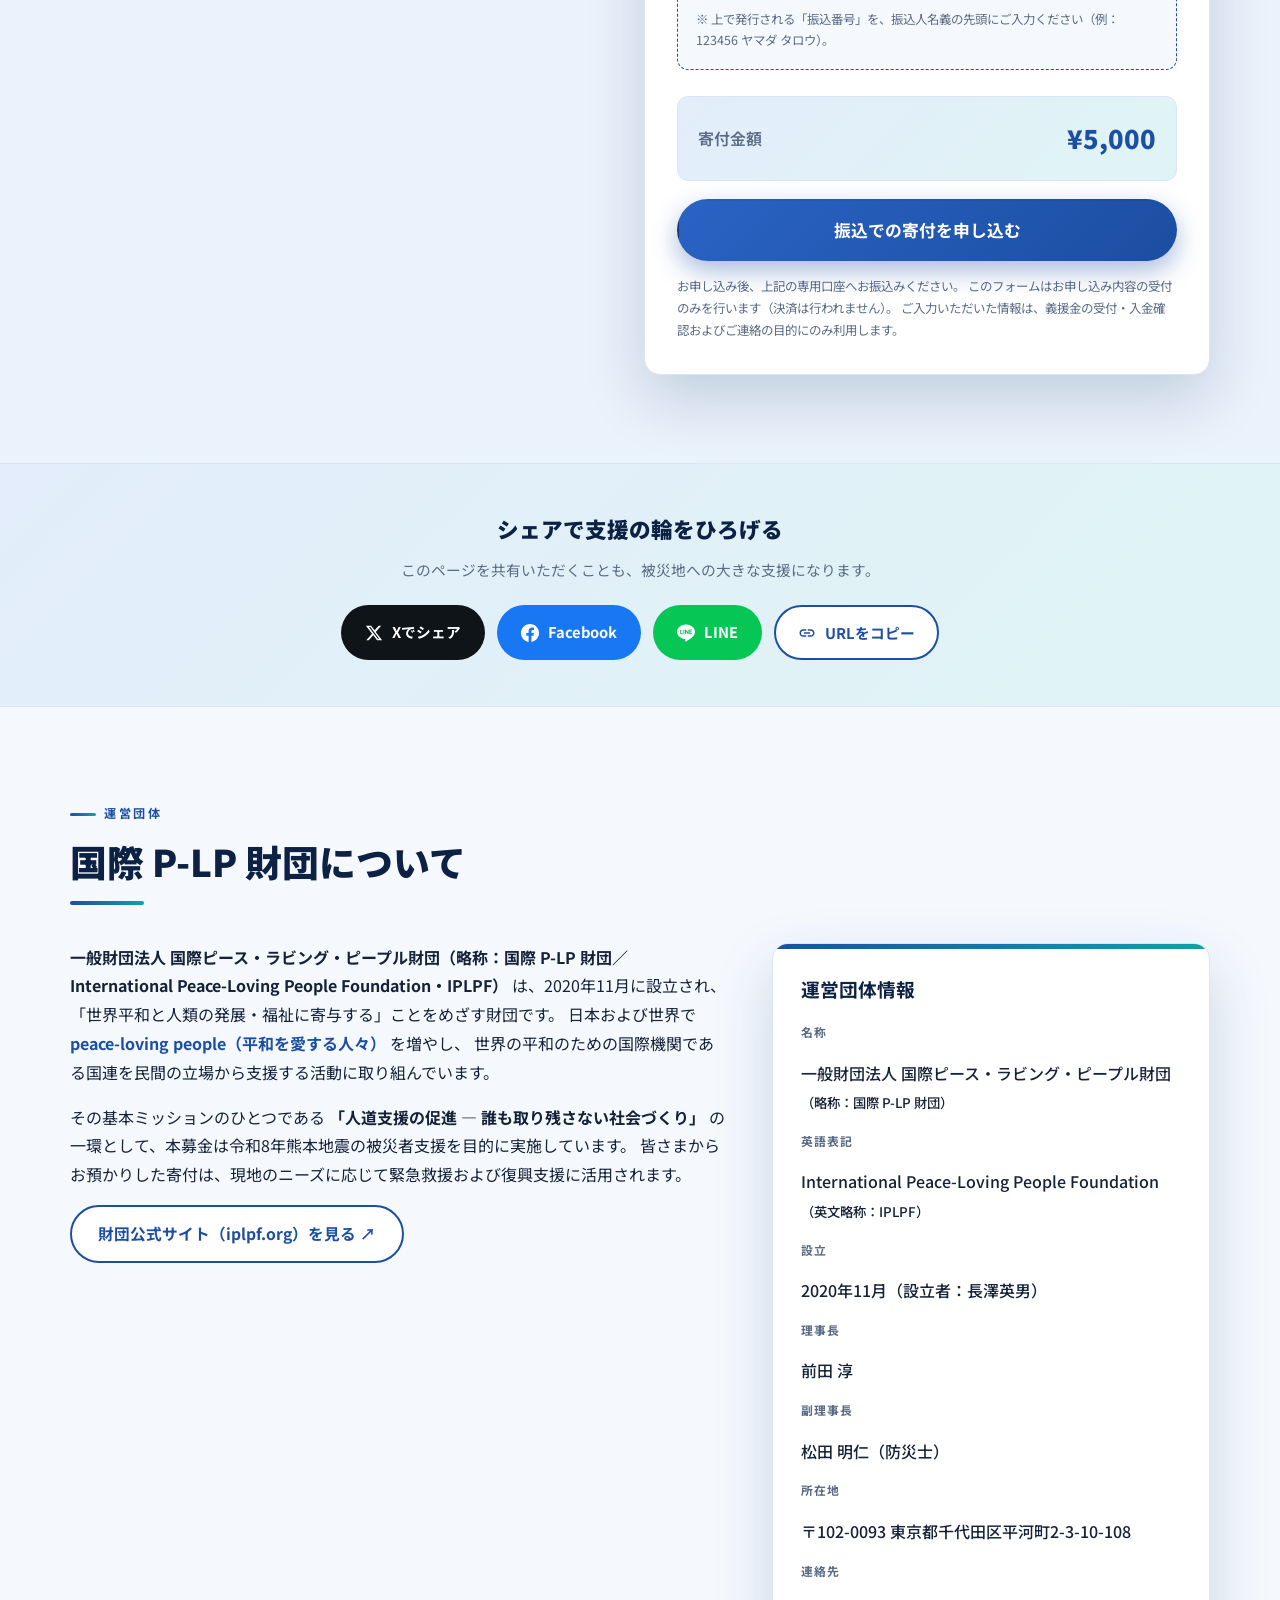
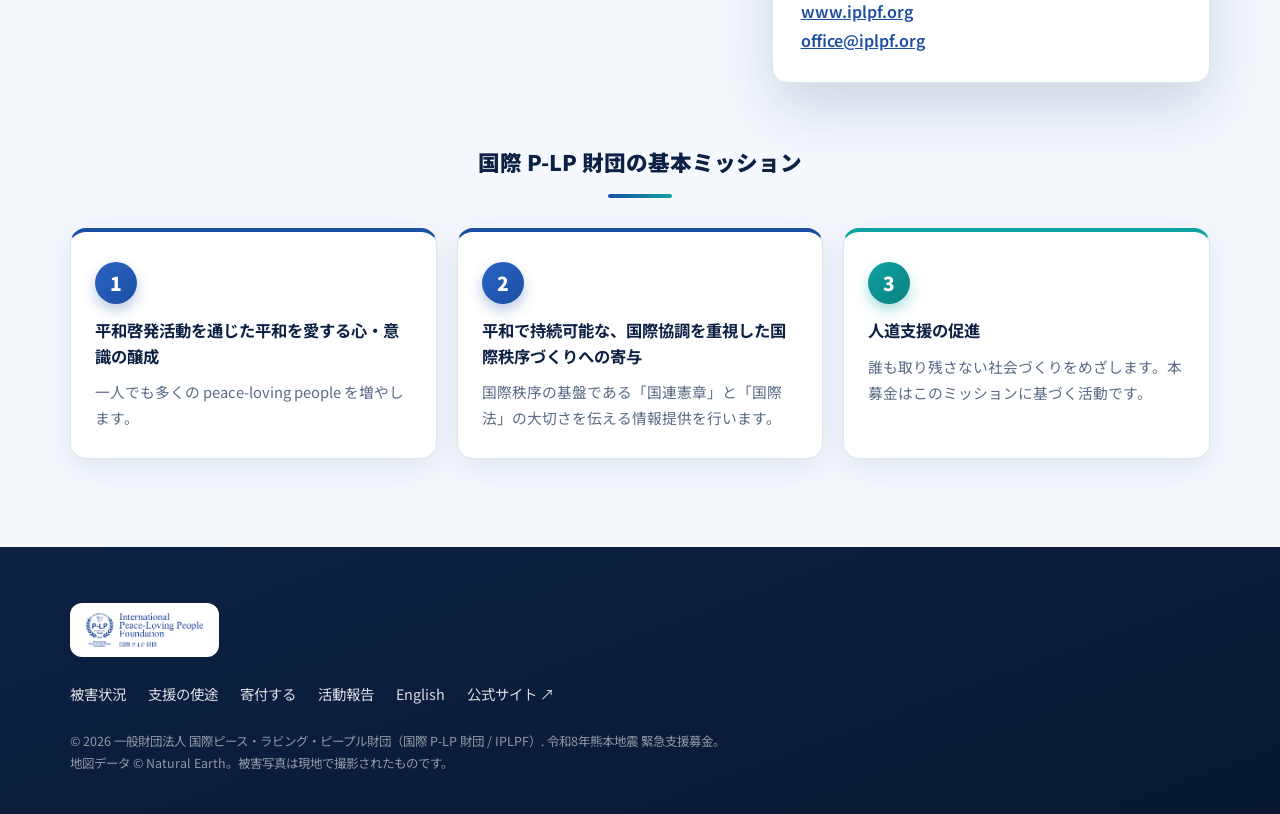
==== commit f7936366: "申込データ（お名前・メール）を財団側で保管できる送信機能を追加 - js/config.js を新設。PLP_SUBMIT_URL に送信先を設定すると、申込のたびに   受付日時・振込番号・お名前・" ====
--- a/index.html
+++ b/index.html
@@ -391,6 +391,7 @@
         <p class="form-note" id="form-note">
           お申し込み後、上記の専用口座へお振込みください。
           このフォームはお申し込み内容の受付のみを行います（決済は行われません）。
+          ご入力いただいた情報は、義援金の受付・入金確認およびご連絡の目的にのみ利用します。
         </p>
       </form>
     </div>
@@ -535,6 +536,7 @@
     </div>
   </div>
 
+  <script src="js/config.js"></script>
   <script src="js/main.js"></script>
   <script src="js/ui.js"></script>
   <script src="js/share.js"></script>
